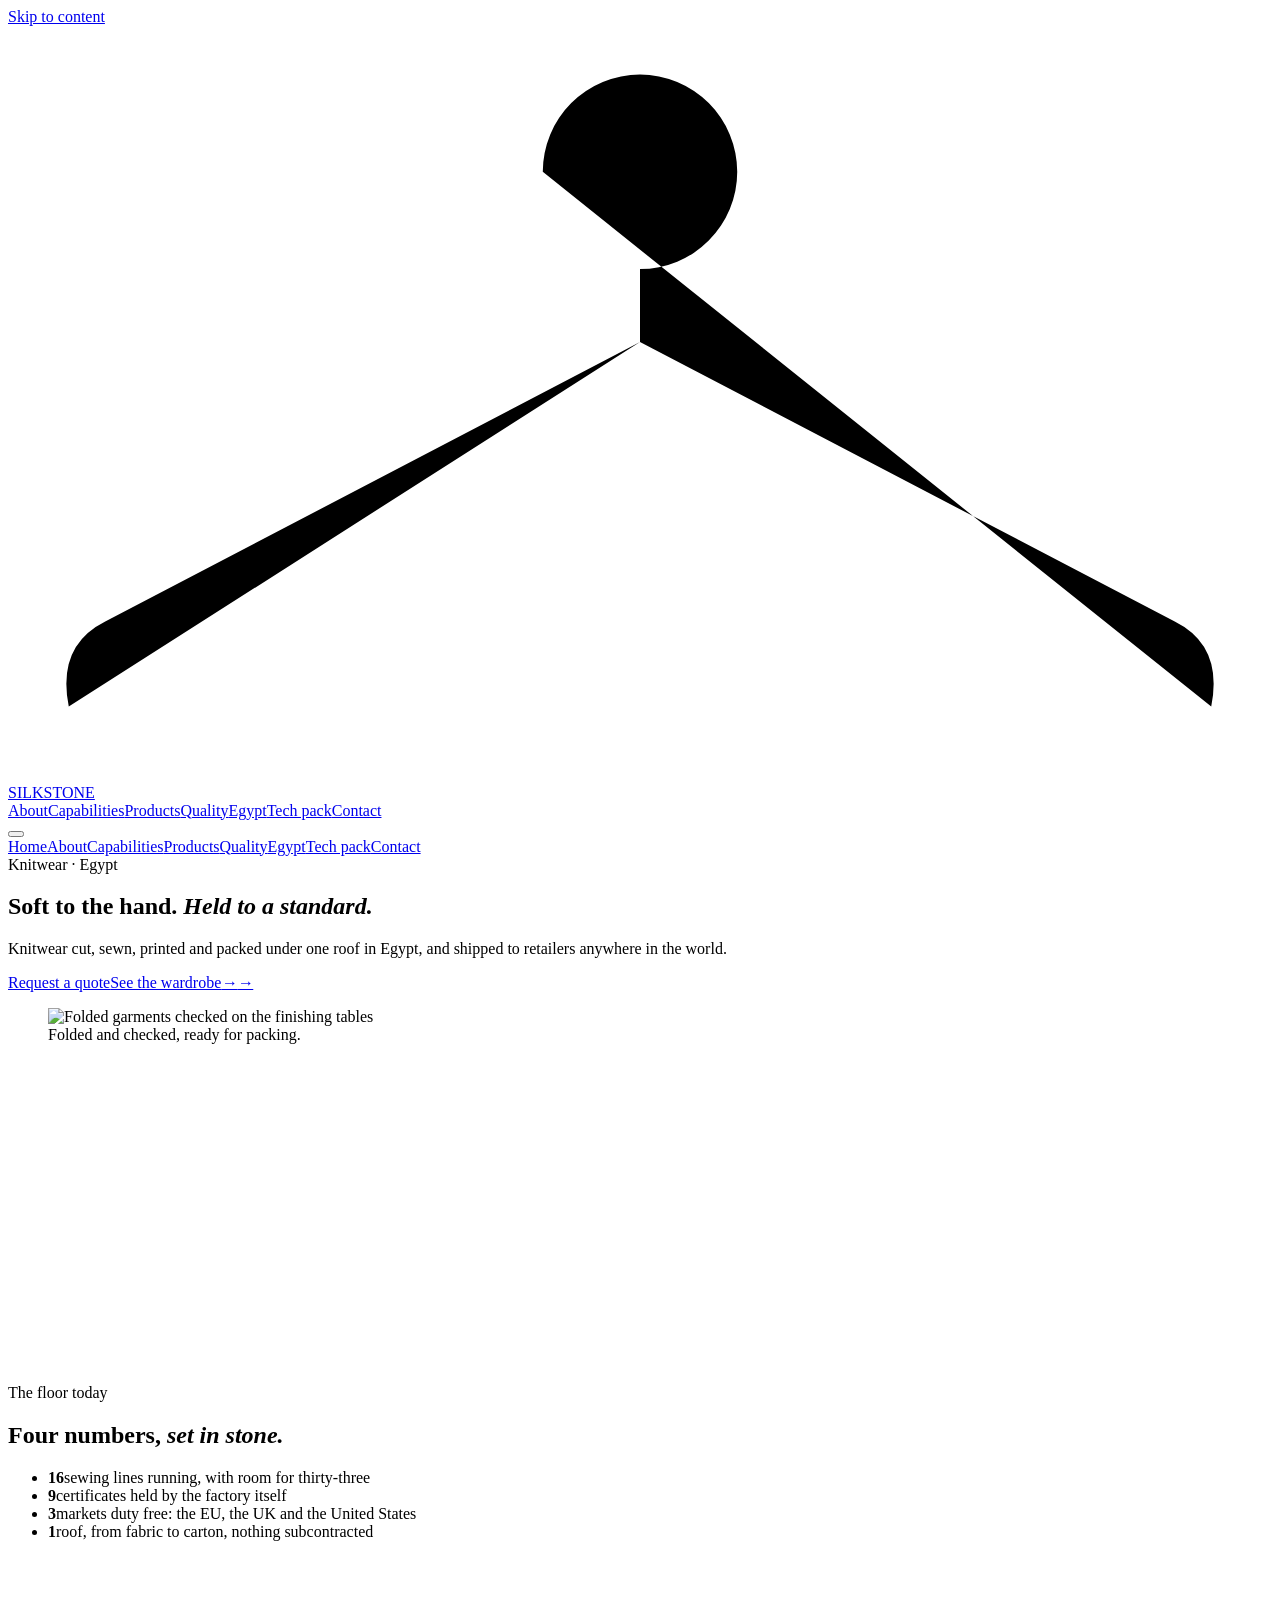
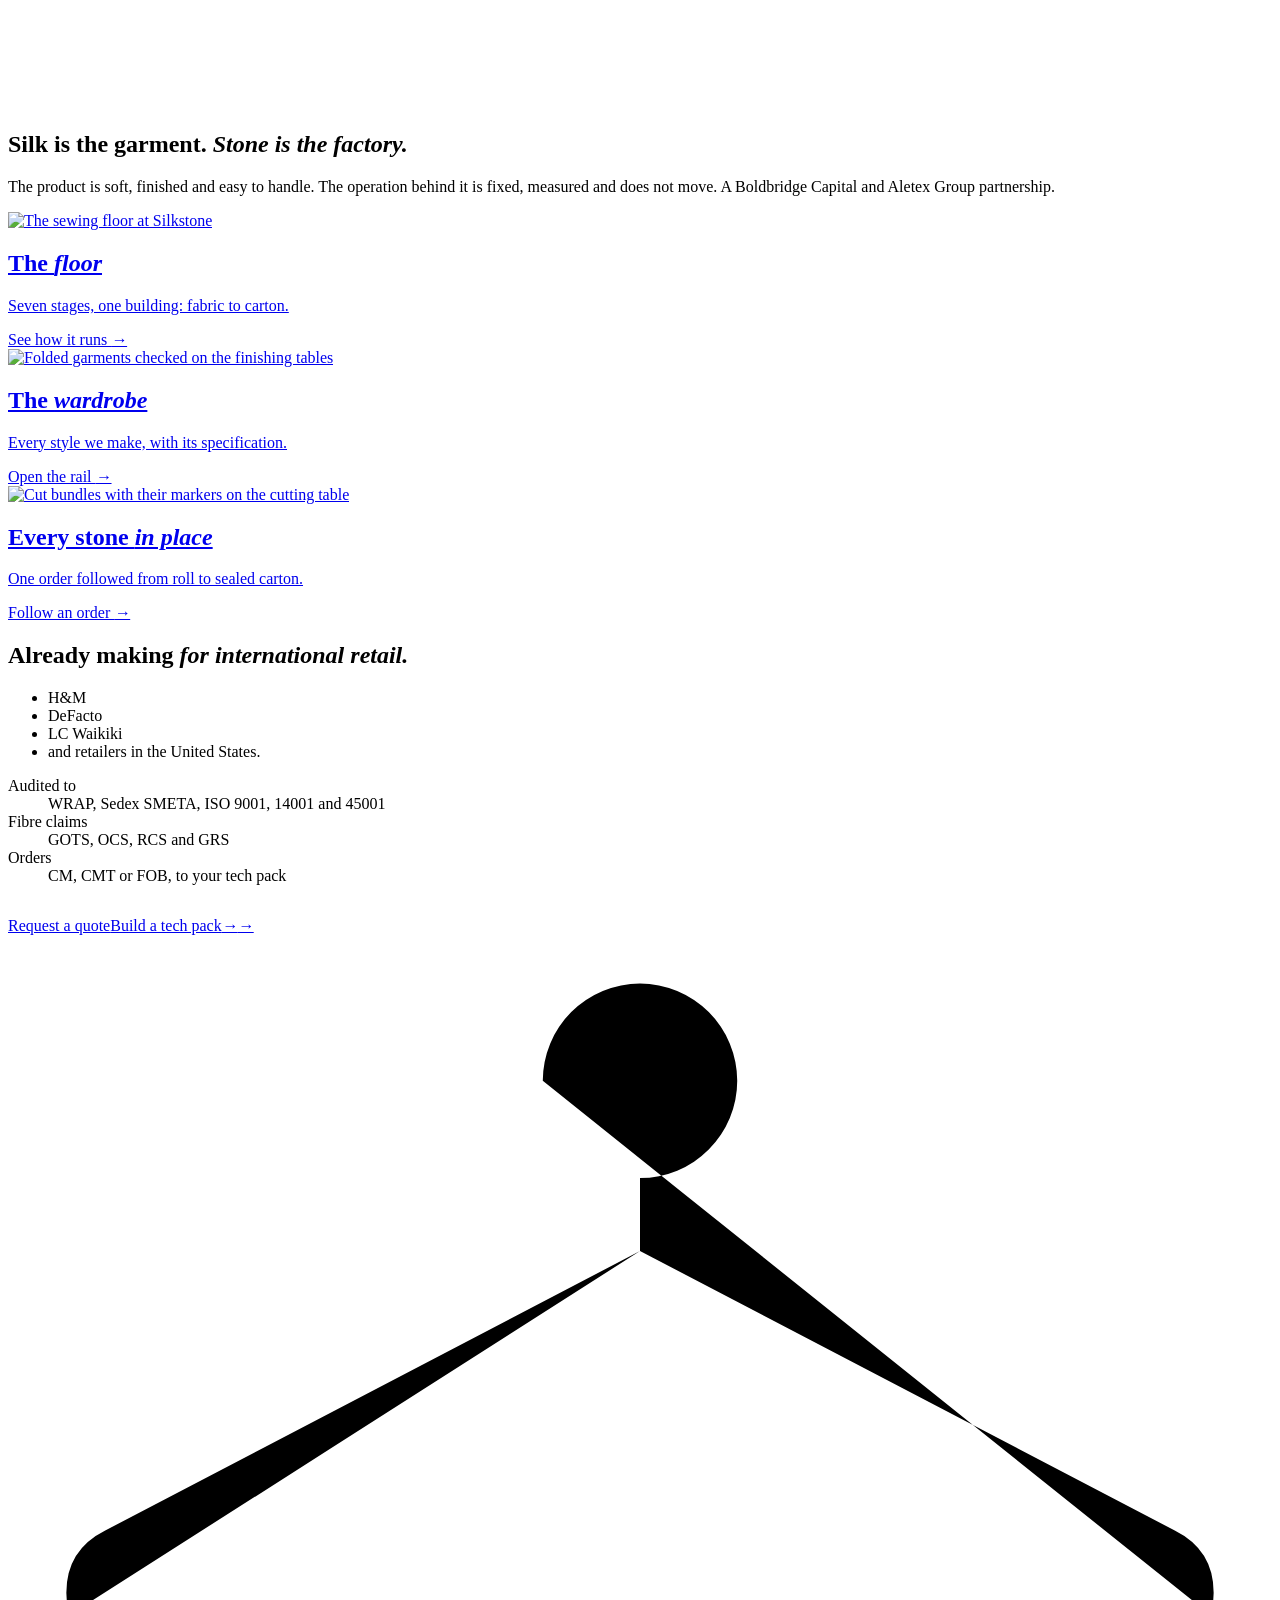
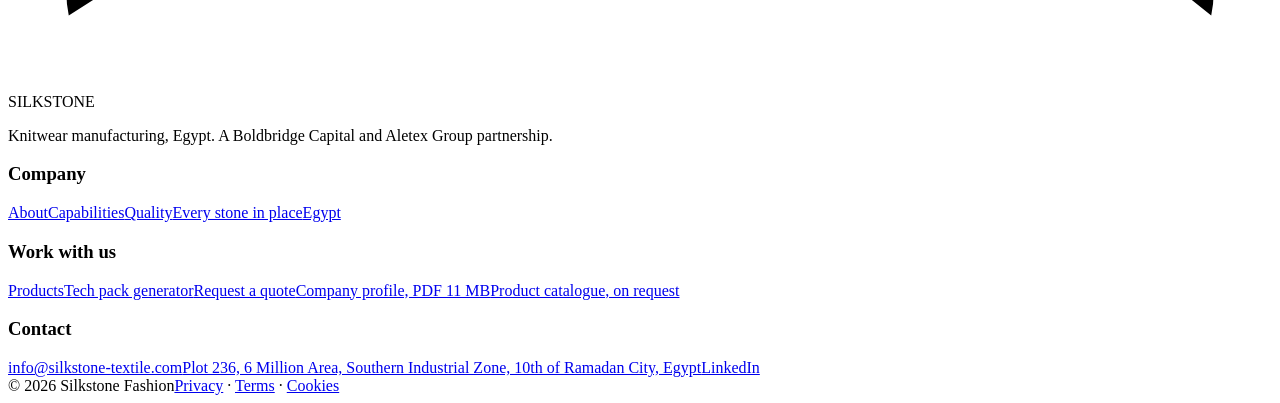
==== index.html @ 03b85264 "Add files via upload" ====
<!DOCTYPE html>
<html lang="en">
<head>
<meta charset="UTF-8">
<meta name="viewport" content="width=device-width, initial-scale=1.0">
<title>Silkstone Fashion · Knitwear manufacturing, Egypt</title>
<meta name="description" content="Silkstone Fashion makes knitwear in Egypt for European and American retail. 16 active lines, 33 at full capacity. WRAP, Sedex, ISO and GOTS certified. Cut, sewn, printed and packed under one roof.">
<link rel="canonical" href="https://silkstone-textile.com/">
<link rel="icon" href="assets/logos/favicon.svg" type="image/svg+xml">
<meta property="og:type" content="website">
<meta property="og:site_name" content="Silkstone Fashion">
<meta property="og:title" content="Silkstone Fashion · Knitwear manufacturing, Egypt">
<meta property="og:description" content="Silkstone Fashion makes knitwear in Egypt for European and American retail. 16 active lines, 33 at full capacity. WRAP, Sedex, ISO and GOTS certified. Cut, sewn, printed and packed under one roof.">
<meta property="og:url" content="https://silkstone-textile.com/">
<meta property="og:image" content="https://silkstone-textile.com/assets/og.jpg">
<meta property="og:image:width" content="1200">
<meta property="og:image:height" content="630">
<meta property="og:image:alt" content="Silkstone Fashion: knitwear made in Egypt, with the sewing floor">
<meta name="twitter:card" content="summary_large_image">
<link rel="apple-touch-icon" href="assets/logos/apple-touch-icon.png">
<link rel="preload" href="assets/fonts/boska-300.woff2" as="font" type="font/woff2" crossorigin>
<link rel="preload" href="assets/fonts/author-300.woff2" as="font" type="font/woff2" crossorigin>
<link rel="stylesheet" href="assets/styles.css?v=30">
<script type="application/ld+json">
{"@context":"https://schema.org","@type":"Organization","@id":"https://silkstone-textile.com/#org","name":"Silkstone Fashion","alternateName":"Silkstone Textile","url":"https://silkstone-textile.com/","logo":"https://silkstone-textile.com/assets/logos/silkstone.svg","email":"info@silkstone-textile.com","description":"Knitwear garment manufacturer in Egypt. T-shirts, sweatshirts, hoodies and jersey basics for European and American retailers. WRAP, Sedex, ISO 9001, ISO 14001, ISO 45001, GOTS, OCS, RCS and GRS certified.","address":{"@type":"PostalAddress","streetAddress":"Plot No. 236, 6 Million Area, Southern Industrial Zone","addressLocality":"10th of Ramadan City","addressCountry":"EG"},"sameAs":["https://www.linkedin.com/company/silkstone-fashion/"],"knowsAbout":["knitwear manufacturing","garment manufacturing","cut and sew","T-shirts","sweatshirts","hoodies","Egypt apparel export"]}
</script>
</head>
<body>

<a class="skip" href="#main">Skip to content</a>
<header class="nav"><div class="wrap">
  <a class="brand" href="index.html" aria-label="Silkstone home"><svg viewBox="0 0 104 62" aria-hidden="true"><path d="M44 12 A8 8 0 1 1 52 20 L52 26 L96 49 Q100 51 99 56 M52 26 L8 49 Q4 51 5 56"/></svg>SILKSTONE</a>
  <nav class="nav-links"><a href="about.html">About</a><a href="capabilities.html">Capabilities</a><a href="products.html">Products</a><a href="quality.html">Quality</a><a href="egypt.html">Egypt</a><a href="techpack.html">Tech pack</a><a class="nav-cta" href="contact.html">Contact</a></nav>
  <button class="burger" aria-label="Menu" aria-expanded="false"><span></span><span></span><span></span></button>
</div></header>
<div class="menu"><a href="index.html">Home</a><a href="about.html">About</a><a href="capabilities.html">Capabilities</a><a href="products.html">Products</a><a href="quality.html">Quality</a><a href="egypt.html">Egypt</a><a href="techpack.html">Tech pack</a><a href="contact.html">Contact</a></div>

<main id="main">
<section class="lw-hero"><div class="wrap">
  <span class="vert" aria-hidden="true">Knitwear · Egypt</span>
  <div class="txt">
    <h1>Soft to the hand. <em>Held to a standard.</em></h1>
    <p class="lead">Knitwear cut, sewn, printed and packed under one roof in Egypt, and shipped to retailers anywhere in the world.</p>
    <div class="hero-actions"><a class="btn solid" href="contact.html">Request a quote</a><a class="link arrow" href="products.html"><span>See the wardrobe</span><i aria-hidden="true"><b>→</b><b>→</b></i></a></div>
  </div>
  <figure class="lw-photo"><img src="assets/img/photo-floor-folded-1400.webp" srcset="assets/img/photo-floor-folded-800.webp 800w, assets/img/photo-floor-folded-1400.webp 1400w" sizes="(max-width:900px) 100vw, 40vw" alt="Folded garments checked on the finishing tables" width="922" height="1152" fetchpriority="high"><figcaption>Folded and checked, ready for packing.</figcaption></figure>
  <div class="strip" aria-hidden="true"><canvas id="silkStrip"></canvas></div>
</div></section>

<section class="lw-stones" style="padding-top:0"><div class="wrap">
  <canvas id="stones" role="img" aria-label="Four stones, each carrying one figure: 16, 9, 3 and 1"></canvas>
  <div>
    <p class="label">The floor today</p>
    <h2>Four numbers, <em>set in stone.</em></h2>
    <ul class="legend">
      <li><b>16</b><span>sewing lines running, with room for thirty-three</span></li>
      <li><b>9</b><span>certificates held by the factory itself</span></li>
      <li><b>3</b><span>markets duty free: the EU, the UK and the United States</span></li>
      <li><b>1</b><span>roof, from fabric to carton, nothing subcontracted</span></li>
    </ul>
  </div>
</div></section>

<section class="silkband-wrap" style="padding-top:0"><div class="wrap">
  <div class="silkband"><canvas id="silkBand" aria-hidden="true"></canvas>
    <div class="t"><h2>Silk is the garment. <em>Stone is the factory.</em></h2><p>The product is soft, finished and easy to handle. The operation behind it is fixed, measured and does not move. A Boldbridge Capital and Aletex Group partnership.</p></div>
  </div>
</div></section>

<section class="tight" style="padding-top:0"><div class="wrap">
  <div class="doors rv">
    <a class="door has-img" href="capabilities.html"><img src="assets/img/photo-floor-sewing-1400.webp" srcset="assets/img/photo-floor-sewing-800.webp 800w, assets/img/photo-floor-sewing-1400.webp 1400w" sizes="(max-width:900px) 100vw, 33vw" alt="The sewing floor at Silkstone" width="922" height="1152" loading="lazy"><div class="t"><h2>The <em>floor</em></h2><p>Seven stages, one building: fabric to carton.</p><span class="go">See how it runs <i aria-hidden="true">→</i></span></div></a>
    <a class="door has-img" href="products.html"><img src="assets/img/photo-floor-folded-1400.webp" srcset="assets/img/photo-floor-folded-800.webp 800w, assets/img/photo-floor-folded-1400.webp 1400w" sizes="(max-width:900px) 100vw, 33vw" alt="Folded garments checked on the finishing tables" width="922" height="1152" loading="lazy"><div class="t"><h2>The <em>wardrobe</em></h2><p>Every style we make, with its specification.</p><span class="go">Open the rail <i aria-hidden="true">→</i></span></div></a>
    <a class="door has-img" href="traced-order.html"><img src="assets/img/photo-floor-bundles-1400.webp" srcset="assets/img/photo-floor-bundles-800.webp 800w, assets/img/photo-floor-bundles-1400.webp 1400w" sizes="(max-width:900px) 100vw, 33vw" alt="Cut bundles with their markers on the cutting table" width="922" height="1152" loading="lazy"><div class="t"><h2>Every stone <em>in place</em></h2><p>One order followed from roll to sealed carton.</p><span class="go">Follow an order <i aria-hidden="true">→</i></span></div></a>
  </div>
</div></section>

<section class="closing white"><div class="wrap">
  <div class="close-grid">
    <div class="rv">
      <h2 class="close-title">Already making <em>for international retail.</em></h2>
      <ul class="clients" aria-label="Clients">
        <li>H&amp;M</li>
        <li>DeFacto</li>
        <li>LC Waikiki</li>
        <li class="silk">and retailers in the United States.</li>
      </ul>
    </div>
    <div class="close-side rv">
      <dl class="close-facts">
        <div><dt>Audited to</dt><dd>WRAP, Sedex SMETA, ISO 9001, 14001 and 45001</dd></div>
        <div><dt>Fibre claims</dt><dd>GOTS, OCS, RCS and GRS</dd></div>
        <div><dt>Orders</dt><dd>CM, CMT or FOB, to your tech pack</dd></div>
      </dl>
      <div class="hero-actions" style="margin-top:32px;justify-content:flex-start"><a class="btn solid" href="contact.html">Request a quote</a><a class="link arrow" href="techpack.html"><span>Build a tech pack</span><i aria-hidden="true"><b>→</b><b>→</b></i></a></div>
    </div>
  </div>
</div></section>
</main>

<footer><div class="wrap">
  <div class="cols">
    <div><div class="brand"><svg viewBox="0 0 104 62" aria-hidden="true"><path d="M44 12 A8 8 0 1 1 52 20 L52 26 L96 49 Q100 51 99 56 M52 26 L8 49 Q4 51 5 56"/></svg>SILKSTONE</div><p class="small" style="margin-top:16px">Knitwear manufacturing, Egypt. A Boldbridge Capital and Aletex Group partnership.</p></div>
    <div><h3>Company</h3><a href="about.html">About</a><a href="capabilities.html">Capabilities</a><a href="quality.html">Quality</a><a href="traced-order.html">Every stone in place</a><a href="egypt.html">Egypt</a></div>
    <div><h3>Work with us</h3><a href="products.html">Products</a><a href="techpack.html">Tech pack generator</a><a href="contact.html">Request a quote</a><a href="profile/Silkstone_Company_Profile_2026.pdf" download>Company profile, PDF 11 MB</a><a href="contact.html">Product catalogue, on request</a></div>
    <div><h3>Contact</h3><a href="mailto:info@silkstone-textile.com">info@silkstone-textile.com</a><a href="contact.html">Plot 236, 6 Million Area, Southern Industrial Zone, 10th of Ramadan City, Egypt</a><a href="https://www.linkedin.com/company/silkstone-fashion/" target="_blank" rel="noopener">LinkedIn</a></div>
  </div>
  <div class="bottom"><span>© 2026 Silkstone Fashion</span><span><a href="legal.html#privacy">Privacy</a> · <a href="legal.html#terms">Terms</a> · <a href="legal.html#cookies">Cookies</a></span></div>
</div></footer>

<script src="assets/site.js?v=30"></script>
<script src="assets/kit.js?v=30"></script>
<script src="assets/home.js?v=30"></script>
</body>
</html>
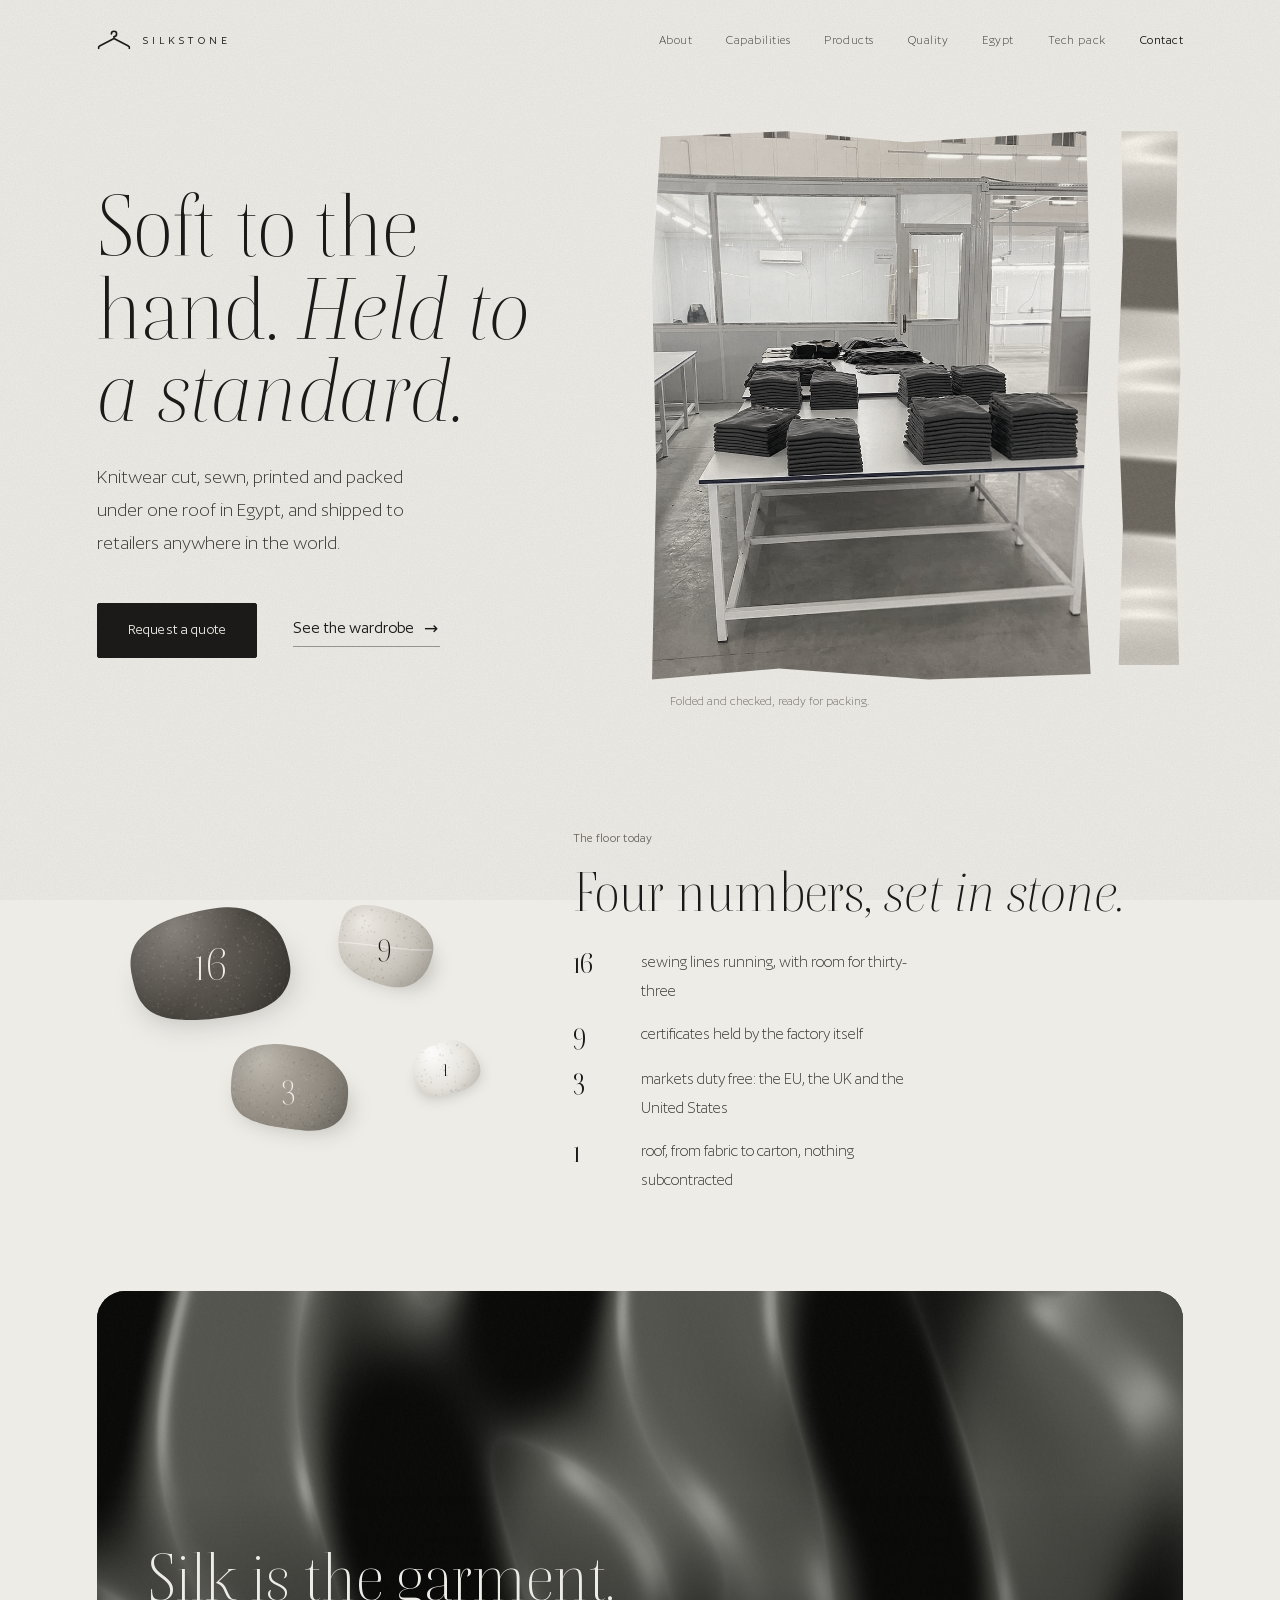
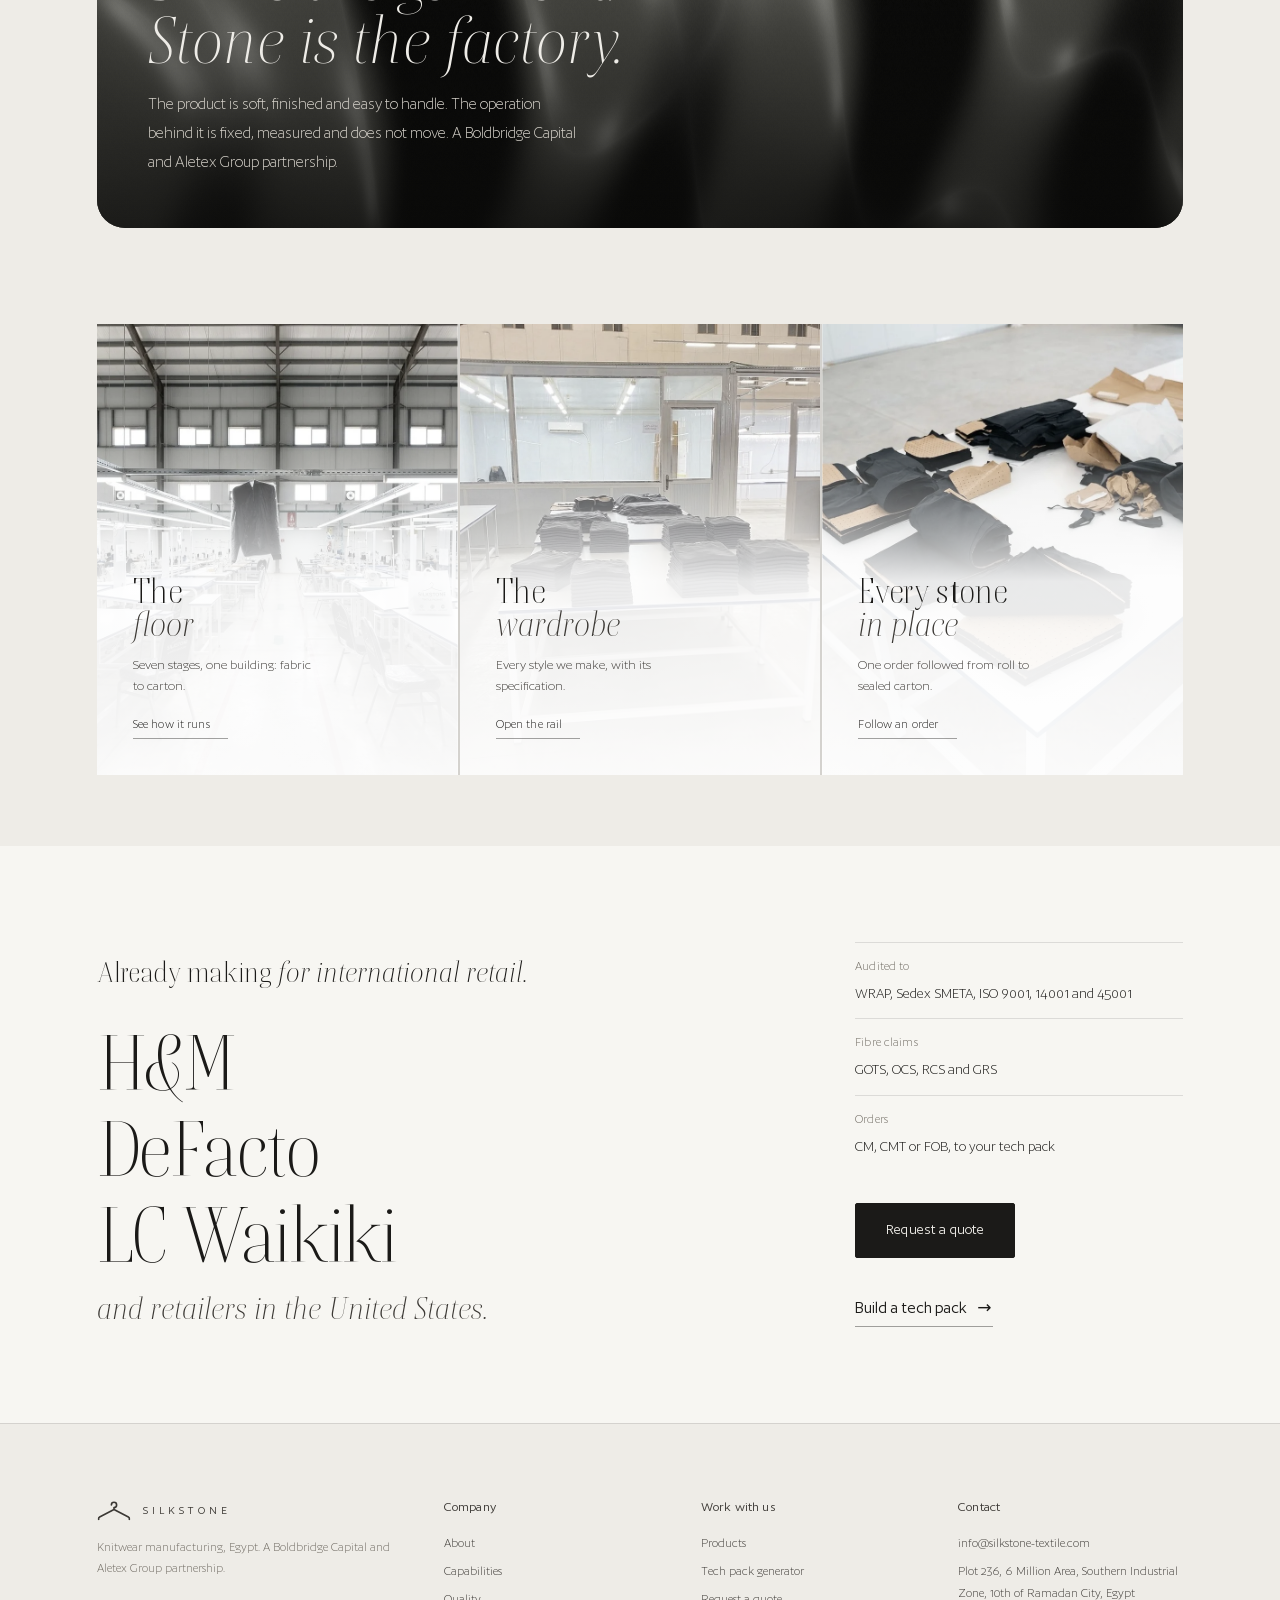
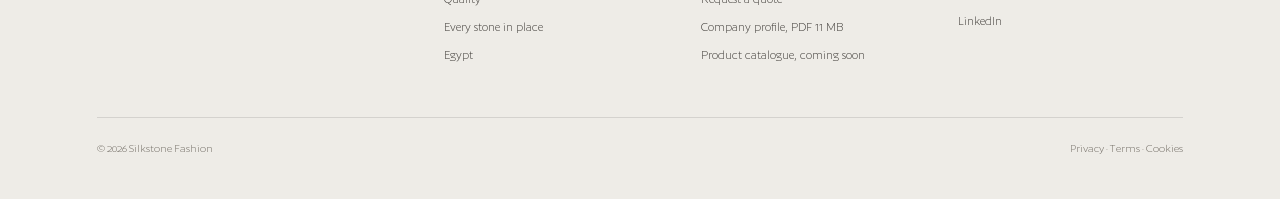
==== commit ae48a901: "Silkstone website, release version: full site with styles, photos, fonts and scripts" ====
--- a/index.html
+++ b/index.html
@@ -4,15 +4,15 @@
 <meta charset="UTF-8">
 <meta name="viewport" content="width=device-width, initial-scale=1.0">
 <title>Silkstone Fashion · Knitwear manufacturing, Egypt</title>
-<meta name="description" content="Silkstone Fashion makes knitwear in Egypt for European and American retail. 16 active lines, 33 at full capacity. WRAP, Sedex, ISO and GOTS certified. Cut, sewn, printed and packed under one roof.">
+<meta name="description" content="Silkstone Fashion makes knitwear in Egypt for international retail: 16 sewing lines, WRAP, Sedex, ISO and GOTS certified, cut, sewn and packed under one roof.">
 <link rel="canonical" href="https://silkstone-textile.com/">
 <link rel="icon" href="assets/logos/favicon.svg" type="image/svg+xml">
 <meta property="og:type" content="website">
 <meta property="og:site_name" content="Silkstone Fashion">
 <meta property="og:title" content="Silkstone Fashion · Knitwear manufacturing, Egypt">
-<meta property="og:description" content="Silkstone Fashion makes knitwear in Egypt for European and American retail. 16 active lines, 33 at full capacity. WRAP, Sedex, ISO and GOTS certified. Cut, sewn, printed and packed under one roof.">
+<meta property="og:description" content="Silkstone Fashion makes knitwear in Egypt for international retail: 16 sewing lines, WRAP, Sedex, ISO and GOTS certified, cut, sewn and packed under one roof.">
 <meta property="og:url" content="https://silkstone-textile.com/">
-<meta property="og:image" content="https://silkstone-textile.com/assets/og.jpg">
+<meta property="og:image" content="https://silkstone-textile.com/assets/og.jpg?v=2">
 <meta property="og:image:width" content="1200">
 <meta property="og:image:height" content="630">
 <meta property="og:image:alt" content="Silkstone Fashion: knitwear made in Egypt, with the sewing floor">
@@ -20,9 +20,9 @@
 <link rel="apple-touch-icon" href="assets/logos/apple-touch-icon.png">
 <link rel="preload" href="assets/fonts/boska-300.woff2" as="font" type="font/woff2" crossorigin>
 <link rel="preload" href="assets/fonts/author-300.woff2" as="font" type="font/woff2" crossorigin>
-<link rel="stylesheet" href="assets/styles.css?v=30">
+<link rel="stylesheet" href="assets/styles.css?v=31">
 <script type="application/ld+json">
-{"@context":"https://schema.org","@type":"Organization","@id":"https://silkstone-textile.com/#org","name":"Silkstone Fashion","alternateName":"Silkstone Textile","url":"https://silkstone-textile.com/","logo":"https://silkstone-textile.com/assets/logos/silkstone.svg","email":"info@silkstone-textile.com","description":"Knitwear garment manufacturer in Egypt. T-shirts, sweatshirts, hoodies and jersey basics for European and American retailers. WRAP, Sedex, ISO 9001, ISO 14001, ISO 45001, GOTS, OCS, RCS and GRS certified.","address":{"@type":"PostalAddress","streetAddress":"Plot No. 236, 6 Million Area, Southern Industrial Zone","addressLocality":"10th of Ramadan City","addressCountry":"EG"},"sameAs":["https://www.linkedin.com/company/silkstone-fashion/"],"knowsAbout":["knitwear manufacturing","garment manufacturing","cut and sew","T-shirts","sweatshirts","hoodies","Egypt apparel export"]}
+{"@context":"https://schema.org","@type":"Organization","@id":"https://silkstone-textile.com/#org","name":"Silkstone Fashion","alternateName":"Silkstone Textile","url":"https://silkstone-textile.com/","logo":"https://silkstone-textile.com/assets/logos/silkstone.svg","email":"info@silkstone-textile.com","description":"Knitwear garment manufacturer in Egypt. T-shirts, sweatshirts, hoodies and jersey basics for international retailers. WRAP, Sedex, ISO 9001, ISO 14001, ISO 45001, GOTS, OCS, RCS and GRS certified.","address":{"@type":"PostalAddress","streetAddress":"Plot No. 236, 6 Million Area, Southern Industrial Zone","addressLocality":"10th of Ramadan City","addressCountry":"EG"},"sameAs":["https://www.linkedin.com/company/silkstone-fashion/"],"knowsAbout":["knitwear manufacturing","garment manufacturing","cut and sew","T-shirts","sweatshirts","hoodies","Egypt apparel export"]}
 </script>
 </head>
 <body>
@@ -102,7 +102,7 @@
   <div class="cols">
     <div><div class="brand"><svg viewBox="0 0 104 62" aria-hidden="true"><path d="M44 12 A8 8 0 1 1 52 20 L52 26 L96 49 Q100 51 99 56 M52 26 L8 49 Q4 51 5 56"/></svg>SILKSTONE</div><p class="small" style="margin-top:16px">Knitwear manufacturing, Egypt. A Boldbridge Capital and Aletex Group partnership.</p></div>
     <div><h3>Company</h3><a href="about.html">About</a><a href="capabilities.html">Capabilities</a><a href="quality.html">Quality</a><a href="traced-order.html">Every stone in place</a><a href="egypt.html">Egypt</a></div>
-    <div><h3>Work with us</h3><a href="products.html">Products</a><a href="techpack.html">Tech pack generator</a><a href="contact.html">Request a quote</a><a href="profile/Silkstone_Company_Profile_2026.pdf" download>Company profile, PDF 11 MB</a><a href="contact.html">Product catalogue, on request</a></div>
+    <div><h3>Work with us</h3><a href="products.html">Products</a><a href="techpack.html">Tech pack generator</a><a href="contact.html">Request a quote</a><a href="profile/Silkstone_Company_Profile_2026.pdf" download>Company profile, PDF 11 MB</a><a href="products.html#catalogue">Product catalogue, coming soon</a></div>
     <div><h3>Contact</h3><a href="mailto:info@silkstone-textile.com">info@silkstone-textile.com</a><a href="contact.html">Plot 236, 6 Million Area, Southern Industrial Zone, 10th of Ramadan City, Egypt</a><a href="https://www.linkedin.com/company/silkstone-fashion/" target="_blank" rel="noopener">LinkedIn</a></div>
   </div>
   <div class="bottom"><span>© 2026 Silkstone Fashion</span><span><a href="legal.html#privacy">Privacy</a> · <a href="legal.html#terms">Terms</a> · <a href="legal.html#cookies">Cookies</a></span></div>
--- a/assets/styles.css
+++ b/assets/styles.css
@@ -0,0 +1,1017 @@
+/* Silkstone Fashion · site styles
+   Ziad's mix (28 Sep 2026): Limewash colours and type, Quarry silk and photo framing, River certificates.
+   Palette: limewash, stone, driftwood, ash, charcoal, soot. Type: Boska (display), Author (text), both self-hosted. */
+
+@font-face{font-family:"Boska";src:url("fonts/boska-300.woff2") format("woff2");font-weight:300;font-style:normal;font-display:swap}
+@font-face{font-family:"Boska";src:url("fonts/boska-300i.woff2") format("woff2");font-weight:300;font-style:italic;font-display:swap}
+@font-face{font-family:"Boska";src:url("fonts/boska-400.woff2") format("woff2");font-weight:400;font-style:normal;font-display:swap}
+@font-face{font-family:"Boska";src:url("fonts/boska-400i.woff2") format("woff2");font-weight:400;font-style:italic;font-display:swap}
+@font-face{font-family:"Author";src:url("fonts/author-300.woff2") format("woff2");font-weight:300;font-display:swap}
+@font-face{font-family:"Author";src:url("fonts/author-400.woff2") format("woff2");font-weight:400;font-display:swap}
+@font-face{font-family:"Author";src:url("fonts/author-500.woff2") format("woff2");font-weight:500;font-display:swap}
+
+:root{
+  --white:#F7F6F2;
+  --bone:#EEECE7;
+  --sand:#E2DED7;
+  --stone:#D6D2CA;
+  --drift:#A39D93;
+  --ash:#6E6961;
+  --ash-soft:#716C64;
+  --graphite:#3B3834;
+  --black:#1B1A18;
+  --error:#8A2F2A;
+  --line:rgba(27,26,24,.12);
+  --line-strong:rgba(27,26,24,.4);
+  --shadow:0 30px 70px rgba(27,26,24,.08), 0 2px 6px rgba(27,26,24,.04);
+  --font:"Author",system-ui,-apple-system,"Segoe UI",Helvetica,Arial,sans-serif;
+  --display:"Boska",Georgia,"Times New Roman",serif;
+  --silk:"Boska",Georgia,serif;
+  --radius:28px;
+  --ease:cubic-bezier(.22,1,.36,1);
+  --t-fast:.2s;
+  --t-med:.45s;
+  --t-slow:.9s;
+  --wrap:1240px;
+  --gap:clamp(28px,4vw,64px);
+  --gutter:clamp(20px,6vw,104px);
+  --grain:url("data:image/svg+xml,%3Csvg xmlns='http://www.w3.org/2000/svg' width='220' height='220'%3E%3Cfilter id='n'%3E%3CfeTurbulence type='fractalNoise' baseFrequency='.85' numOctaves='3' stitchTiles='stitch'/%3E%3CfeColorMatrix values='0 0 0 0 .45 0 0 0 0 .43 0 0 0 0 .40 0 0 0 .55 0'/%3E%3C/filter%3E%3Crect width='100%25' height='100%25' filter='url(%23n)'/%3E%3C/svg%3E");
+}
+*{box-sizing:border-box}
+html{scroll-behavior:smooth;-webkit-text-size-adjust:100%}
+@view-transition{navigation:auto}
+::view-transition-old(root){animation:vt-out .28s var(--ease) both}
+::view-transition-new(root){animation:vt-in .42s var(--ease) both}
+@keyframes vt-out{to{opacity:0}}
+@keyframes vt-in{from{opacity:0;transform:translateY(6px)}to{opacity:1;transform:none}}
+@media (prefers-reduced-motion:reduce){::view-transition-old(root),::view-transition-new(root){animation:none}}
+body{margin:0;background:var(--bone);color:var(--black);font-family:var(--font);font-weight:300;font-size:17px;line-height:1.7;-webkit-font-smoothing:antialiased;overflow-x:hidden;position:relative}
+body::after{content:"";position:fixed;inset:0;pointer-events:none;z-index:60;opacity:.3;mix-blend-mode:multiply;background-image:var(--grain)}
+img{max-width:100%;display:block}
+a{color:inherit;text-decoration:none}
+h1,h2,h3,h4{font-family:var(--display);font-weight:300;margin:0;letter-spacing:-.01em;text-wrap:balance;line-height:1.02}
+h1{font-size:clamp(46px,6.6vw,104px);line-height:.98}
+h2{font-size:clamp(36px,4.2vw,62px);line-height:1.04}
+h3{font-size:26px;font-weight:400}
+h4{font-size:19px;font-weight:400;letter-spacing:0}
+h1 em,h2 em,h3 em,.silk{font-family:var(--silk);font-style:italic;font-weight:300;letter-spacing:0;color:inherit}
+h1 em,h2 em{font-size:1em}
+p{margin:0 0 1.2em;max-width:60ch}
+strong,b{font-weight:500}
+ul{padding-left:0;list-style:none;margin:0}
+.wrap{max-width:var(--wrap);margin:0 auto;padding:0 var(--gutter)}
+.label{font-size:13px;letter-spacing:.02em;color:var(--ash);font-weight:400}
+.muted{color:var(--graphite)}
+.small{font-size:13px;color:var(--ash);line-height:1.6}
+.lead{font-size:clamp(18px,1.6vw,21px);line-height:1.6;max-width:52ch;color:var(--graphite)}
+.hr{height:1px;background:var(--line);border:0;margin:0}
+section{padding:clamp(64px,7.5vw,112px) 0}
+section.tight{padding:clamp(48px,5.5vw,80px) 0}
+section.rule{border-top:1px solid var(--line)}
+.sand{background:var(--sand)}
+.white{background:var(--white)}
+.two{display:grid;grid-template-columns:minmax(0,1fr) minmax(0,1fr);gap:var(--gap);align-items:start}
+.two.tightgap{gap:clamp(24px,4vw,56px)}
+.three{display:grid;grid-template-columns:repeat(3,minmax(0,1fr));gap:var(--gap)}
+.four{display:grid;grid-template-columns:repeat(4,minmax(0,1fr));gap:clamp(24px,3vw,40px)}
+@media (max-width:900px){.two,.three{grid-template-columns:1fr}.four{grid-template-columns:1fr 1fr}}
+@media (max-width:560px){.four{grid-template-columns:1fr}}
+.stack>*+*{margin-top:clamp(20px,3vw,36px)}
+
+/* links and buttons */
+.link{display:inline-block;padding-bottom:3px;border-bottom:1px solid var(--line-strong);transition:border-color var(--t-med) var(--ease);font-weight:400}
+.link:hover{border-color:var(--black)}
+.btn{display:inline-block;line-height:1.5;padding:15px 30px;border:1px solid var(--black);font-size:15px;letter-spacing:.01em;font-weight:400;border-radius:2px;transition:background var(--t-med) var(--ease),color var(--t-med) var(--ease)}
+.btn:hover{background:var(--black);color:var(--bone)}
+.btn.solid{background:var(--black);color:var(--bone)}
+.btn.solid:hover{background:var(--graphite);border-color:var(--graphite)}
+.btn.quiet{border-color:var(--line-strong)}
+.btn.quiet:hover{border-color:var(--black)}
+button{font-family:inherit;font-weight:inherit;cursor:pointer}
+button.btn{background:transparent;color:var(--black)}
+button.btn.solid{background:var(--black);color:var(--bone)}
+:focus-visible{outline:2px solid var(--black);outline-offset:4px}
+
+/* nav */
+.nav{position:fixed;top:0;left:0;right:0;z-index:50;transition:background var(--t-med) var(--ease),box-shadow var(--t-med) var(--ease)}
+.nav.scrolled{background:rgba(243,241,236,.9);backdrop-filter:blur(12px);-webkit-backdrop-filter:blur(12px);box-shadow:0 1px 0 var(--line)}
+.nav .wrap{display:flex;align-items:center;height:80px;gap:34px}
+.brand{display:flex;align-items:center;gap:12px;margin-right:auto;font-size:12px;letter-spacing:.34em;font-weight:400}
+.brand svg{width:34px;height:auto;overflow:visible}
+.brand svg path{fill:none;stroke:currentColor;stroke-width:5;stroke-linecap:round;stroke-linejoin:round}
+.nav-links{display:flex;gap:34px;font-size:13px;letter-spacing:.04em;color:var(--graphite)}
+.nav-links a{padding:4px 0;position:relative;transition:color var(--t-med) var(--ease)}
+.nav-links a::after{content:"";position:absolute;left:0;right:0;bottom:0;height:1px;background:var(--black);transform:scaleX(0);transform-origin:left;transition:transform var(--t-med) var(--ease)}
+.nav-links a:hover::after,.nav-links a.on::after,.nav-links a:focus-visible::after{transform:scaleX(1)}
+.nav-links a:hover,.nav-links a.on{color:var(--black)}
+.nav-cta{color:var(--black)!important;border-color:var(--black)!important;font-weight:400}
+.burger{display:none;background:none;border:0;width:40px;height:40px;position:relative;margin-left:auto}
+.burger span{position:absolute;left:8px;right:8px;height:1px;background:var(--black);transition:transform var(--t-med) var(--ease),opacity var(--t-fast) var(--ease)}
+.burger span:nth-child(1){top:14px}.burger span:nth-child(2){top:20px}.burger span:nth-child(3){top:26px}
+.menu{position:fixed;inset:0;background:var(--bone);z-index:49;display:flex;flex-direction:column;justify-content:center;padding:0 var(--gutter);gap:22px;opacity:0;pointer-events:none;transition:opacity var(--t-med) var(--ease)}
+.menu.open{opacity:1;pointer-events:auto}
+.menu a{font-size:30px;font-weight:300;border-bottom:1px solid var(--line);padding-bottom:12px}
+@media (max-width:980px){.nav-links{display:none}.burger{display:block}}
+body.menu-open{overflow:hidden}
+body.menu-open .burger span:nth-child(1){transform:translateY(6px) rotate(45deg)}
+body.menu-open .burger span:nth-child(2){opacity:0}
+body.menu-open .burger span:nth-child(3){transform:translateY(-6px) rotate(-45deg)}
+
+@keyframes draw{to{stroke-dashoffset:0}}
+
+/* landing: header on stone */
+.hero-stone{position:relative;min-height:min(86vh,900px);display:grid;align-items:center;text-align:center;padding:clamp(150px,18vw,200px) 0 clamp(80px,9vw,120px);background:var(--bone) url(img/limestone.jpg) center/cover no-repeat;isolation:isolate}
+.hero-stone::before{content:"";position:absolute;inset:0;background:linear-gradient(180deg,rgba(243,241,236,.86) 0%,rgba(243,241,236,.72) 45%,rgba(243,241,236,.8) 78%,var(--bone) 100%);z-index:-1}
+.hero-stone .label{display:block;margin-bottom:26px;color:var(--graphite)}
+.hero-stone h1{font-size:clamp(32px,4.3vw,62px);max-width:17ch;line-height:1;margin:0 auto;color:var(--black)}
+.hero-stone .silk-line{display:block;margin-top:22px;font-size:clamp(24px,2.6vw,38px);color:var(--black);line-height:1.2}
+.hero-stone .lead{margin:26px auto 0;color:var(--graphite);max-width:42ch;font-size:17px}
+.hero-stone .hero-actions{margin-top:40px;justify-content:center}
+@supports (background-image:image-set(url("a.webp") type("image/webp"))){
+  .hero-stone{background-image:image-set(url(img/limestone-2000.webp) type("image/webp"),url(img/limestone.jpg) type("image/jpeg"))}
+}
+@media (max-width:700px){.hero-stone{background-position:62% 50%;min-height:auto;padding-top:130px}}
+
+/* landing: stone slab and silk */
+.slab-wrap{position:relative;padding:clamp(64px,7vw,104px) 0 clamp(64px,7.5vw,112px)}
+.slab{position:relative;background:radial-gradient(120% 140% at 20% 0%,#2E2C28 0%,#1B1A17 55%,#151513 100%);color:var(--bone);padding:clamp(56px,7vw,96px) clamp(24px,5vw,72px);box-shadow:var(--shadow)}
+.slab .figs{border:0;display:grid;grid-template-columns:1fr 1fr 1fr 1fr;gap:clamp(24px,4vw,64px);align-items:start}
+.slab .figs>div{border:0;padding:0}
+.slab .figs b{font-family:var(--display);font-weight:400;font-size:clamp(44px,5.2vw,76px);color:var(--white);margin:0 0 4px;letter-spacing:-.03em;white-space:nowrap;font-variant-numeric:tabular-nums}
+.slab .figs i{display:block;font-family:var(--silk);font-style:italic;font-size:clamp(18px,1.6vw,22px);color:var(--bone);font-variation-settings:"opsz" 48}
+.slab .figs small{color:#B4AFA3;margin-top:8px}
+@media (prefers-reduced-motion:no-preference){
+}
+.slab-line{text-align:center;margin-top:clamp(40px,5vw,64px)}
+.slab-line .silk{font-size:clamp(26px,3vw,40px);color:var(--black)}
+.slab-line p{margin:14px auto 0;max-width:52ch;color:var(--graphite)}
+@media (max-width:900px){.slab .figs{grid-template-columns:1fr 1fr;gap:36px 24px}}
+@media (max-width:560px){.slab .figs{grid-template-columns:1fr 1fr;gap:30px 20px}.slab .figs b{font-size:40px}.slab .figs i{font-size:17px}}
+
+/* landing: three doors */
+.doors{display:grid;grid-template-columns:repeat(3,minmax(0,1fr));gap:2px;background:var(--line)}
+.door{position:relative;display:block;aspect-ratio:4/5;overflow:hidden;background:var(--white);color:var(--black)}
+.door img{width:100%;height:100%;object-fit:cover;filter:saturate(.6);transition:transform 1.6s var(--ease)}
+.door:hover img{transform:scale(1.04)}
+.door .blank{position:absolute;inset:0;display:grid;place-items:center;color:var(--ash);font-size:12px;letter-spacing:.24em;text-transform:uppercase;text-align:center;line-height:1.8;padding:24px;background:repeating-linear-gradient(135deg,transparent 0 22px,rgba(21,21,19,.035) 22px 23px)}
+.door .blank{align-content:start;justify-items:start;padding:clamp(16px,2.4vw,28px) clamp(20px,3vw,36px)}.door .blank span{transform:none;text-align:left;line-height:1.5}
+.door .t{position:absolute;left:clamp(20px,3vw,36px);right:clamp(20px,3vw,36px);bottom:clamp(20px,3vw,36px);z-index:1}
+.door .t .label{display:block;margin-bottom:10px}
+.door .t h2{font-size:clamp(24px,2.6vw,36px);color:var(--black);line-height:1}
+.door .t h2 em{color:var(--graphite)}
+.door .t p{margin:12px 0 0;color:var(--graphite);font-size:14px;max-width:30ch;line-height:1.55}
+.door .t .go{display:inline-block;margin-top:16px;font-size:12px;letter-spacing:.2em;text-transform:uppercase;color:var(--black);border-bottom:1px solid var(--line-strong);padding-bottom:3px;transition:border-color var(--t-med) var(--ease)}
+.door:hover .t .go{border-color:var(--black)}
+@media (max-width:900px){.doors{grid-template-columns:1fr}.door{aspect-ratio:auto;min-height:300px}.door .t{position:relative;left:auto;right:auto;bottom:auto;padding:150px clamp(20px,3vw,36px) clamp(24px,3vw,36px) }.door .blank{bottom:auto;height:120px}}
+
+/* hero */
+.hero{padding-top:clamp(150px,20vw,240px);padding-bottom:clamp(60px,8vw,120px)}
+.hero .label{margin-bottom:28px;display:block}
+.hero h1{max-width:14ch}
+.hero .lead{margin-top:32px}
+.hero-actions{display:flex;gap:36px;align-items:center;margin-top:44px;flex-wrap:wrap}
+.hero-image{margin-top:clamp(56px,8vw,120px);position:relative}
+.hero-image img{width:100%;aspect-ratio:16/7;object-fit:cover}
+.pagehead{padding-top:clamp(150px,18vw,220px);padding-bottom:clamp(40px,6vw,80px)}
+.pagehead .label{display:block;margin-bottom:26px}
+.pagehead .lead{margin-top:28px}
+
+
+/* images and placeholders */
+.fig{margin:0}
+.fig img{width:100%;height:auto;border-radius:var(--radius);filter:grayscale(1) contrast(1.06)}
+.fig figcaption{font-size:12px;color:var(--ash);margin-top:12px;letter-spacing:.04em}
+.ph{background:var(--white);border:1px solid var(--line);display:grid;place-items:center;text-align:center;padding:24px;color:var(--ash);font-size:12px;letter-spacing:.14em;text-transform:uppercase;line-height:1.7}
+.ph.tall{aspect-ratio:3/4}.ph.wide{aspect-ratio:16/9}.ph.square{aspect-ratio:1}.ph.portrait{aspect-ratio:4/5}
+.shadowed{box-shadow:var(--shadow)}
+
+/* definition rows */
+.rows{border-top:1px solid var(--line)}
+.row{display:grid;grid-template-columns:minmax(0,.9fr) minmax(0,2fr);gap:24px;padding:22px 0;border-bottom:1px solid var(--line)}
+.row .k{color:var(--ash);font-size:13px;letter-spacing:.06em;padding-top:3px}
+.row .v{color:var(--black)}
+.row .v p:last-child{margin-bottom:0}
+@media (max-width:640px){.row{grid-template-columns:1fr;gap:6px}}
+
+/* list with hairline bullets */
+.dash{padding:0}
+.dash li{position:relative;padding:14px 0 14px 32px;border-bottom:1px solid var(--line);color:var(--graphite)}
+.dash li::before{content:"";position:absolute;left:0;top:27px;width:14px;height:1px;background:var(--black)}
+.dash li b{color:var(--black);font-weight:400}
+
+/* logos */
+.logo-row{display:flex;flex-wrap:wrap;gap:clamp(28px,5vw,72px);align-items:center}
+.logo-row img{height:34px;width:auto;filter:grayscale(1);opacity:.75;transition:opacity var(--t-med) var(--ease)}
+.logo-row img:hover{opacity:1}
+.logo-row img.tall{height:56px}
+.cert-row{display:flex;flex-wrap:wrap;gap:22px;align-items:center}
+.cert-row a,.cert-row span{display:grid;place-items:center;width:104px;height:104px;background:var(--white);border:1px solid var(--line)}
+.cert-row img{max-width:74px;max-height:74px;filter:grayscale(1);opacity:.8;transition:opacity var(--t-med) var(--ease),filter var(--t-med) var(--ease)}
+.cert-row a:hover img{filter:none;opacity:1}
+.cert-row small{display:block}
+
+
+.item{display:grid;grid-template-columns:minmax(0,1fr) minmax(0,1.3fr);gap:clamp(24px,4vw,64px);padding:clamp(28px,4vw,56px) clamp(20px,4vw,48px);border-top:1px solid var(--line);align-items:start}
+@media (max-width:900px){.item{grid-template-columns:1fr}}
+.item h3{font-size:clamp(24px,2.6vw,34px);font-weight:300}
+.item .actions{display:flex;flex-wrap:wrap;gap:12px;margin-top:22px}
+.item .actions .btn{padding:11px 18px;font-size:12px;letter-spacing:.16em}
+.tabs{display:flex;gap:26px;border-bottom:1px solid var(--line);font-size:12px;letter-spacing:.14em;text-transform:uppercase;color:var(--ash)}
+.tabs button{background:none;border:0;padding:0 0 12px;color:inherit;font:inherit;letter-spacing:inherit;text-transform:inherit;margin-bottom:-1px;border-bottom:1px solid transparent}
+.tabs button.on{color:var(--black);border-color:var(--black)}
+.pane{display:none;padding-top:22px}
+.pane.on{display:block}
+.spec{width:100%;border-collapse:collapse;font-size:14px}
+.spec td{padding:10px 0;border-bottom:1px solid var(--line);vertical-align:top}
+.spec td:first-child{color:var(--ash);width:38%;font-size:13px;letter-spacing:.04em}
+model-viewer{width:100%;height:420px;background:var(--bone);--poster-color:transparent}
+.mv-note{font-size:12px;color:var(--ash);margin-top:10px}
+
+/* traced order */
+.order-head{display:grid;grid-template-columns:repeat(4,minmax(0,1fr));gap:20px;border-top:1px solid var(--line);border-bottom:1px solid var(--line);padding:26px 0}
+.order-head .k{font-size:12px;letter-spacing:.24em;text-transform:uppercase;color:var(--ash)}
+.order-head .v{font-size:18px;margin-top:6px}
+@media (max-width:760px){.order-head{grid-template-columns:1fr 1fr}}
+.dept{display:grid;grid-template-columns:220px minmax(0,1fr);gap:clamp(24px,4vw,64px);margin-top:56px}
+@media (max-width:900px){.dept{grid-template-columns:minmax(0,1fr)}}
+.dept-nav{display:flex;flex-direction:column;gap:0;border-top:1px solid var(--line)}
+.dept-nav button{text-align:left;background:none;border:0;border-bottom:1px solid var(--line);padding:16px 0;font:inherit;font-size:14px;color:var(--ash);display:flex;justify-content:space-between;align-items:center;transition:color var(--t-med) var(--ease)}
+.dept-nav button.on,.dept-nav button:hover{color:var(--black)}
+.dept-nav button small{font-size:12px;letter-spacing:.14em}
+.dept-pane{display:none}.dept-pane.on{display:block}
+.dept-pane h2{font-weight:300;font-size:26px;margin-bottom:6px;letter-spacing:0}
+.dept-pane .when{font-size:13px;color:var(--ash);letter-spacing:0;margin-bottom:26px}
+.data{width:100%;border-collapse:collapse;font-size:13.5px;font-variant-numeric:tabular-nums}
+.data th{text-align:left;font-weight:400;font-size:12px;letter-spacing:.18em;text-transform:uppercase;color:var(--ash);padding:0 12px 12px 0;border-bottom:1px solid var(--black)}
+.data td{padding:12px 12px 12px 0;border-bottom:1px solid var(--line);vertical-align:top}
+.data td.num,.data th.num{text-align:right;padding-right:0}
+.ok{color:var(--graphite)}
+.flag{display:inline-block;font-size:12px;letter-spacing:.12em;text-transform:uppercase;padding:2px 8px;border:1px solid var(--line-strong);color:var(--graphite)}
+.chart{width:100%;height:auto;margin:10px 0 6px}
+.chart rect{fill:var(--black)}
+.chart text{font-family:var(--font);font-size:11px;fill:var(--ash)}
+.chart line{stroke:var(--line)}
+.scroll{overflow-x:auto}
+
+/* map */
+.map{position:relative;background:var(--white);border:1px solid var(--line);padding:clamp(16px,3vw,40px)}
+.map img{width:100%;height:auto;opacity:.5;filter:grayscale(1)}
+.map .pin{position:absolute;width:8px;height:8px;border-radius:50%;background:var(--black);transform:translate(-50%,-50%)}
+.map .pin.home{width:12px;height:12px;background:transparent;border:1px solid var(--black)}
+.map .pin span{position:absolute;left:14px;top:-8px;white-space:nowrap;font-size:12px;letter-spacing:.14em;text-transform:uppercase;color:var(--graphite)}
+.map .pin.left span{left:auto;right:14px}
+
+/* contact conversation */
+.choices{display:flex;flex-wrap:wrap;gap:12px}
+.choices button{background:transparent;border:1px solid var(--line-strong);padding:14px 22px;font:inherit;font-size:15px;transition:border-color var(--t-med) var(--ease),background var(--t-med) var(--ease),color var(--t-med) var(--ease)}
+.choices button:hover{border-color:var(--black)}
+.choices button.on{background:var(--black);color:var(--bone);border-color:var(--black)}
+.field{width:100%;background:transparent;border:0;border-bottom:1px solid var(--line-strong);padding:14px 0;font:inherit;font-size:clamp(20px,2.4vw,30px);font-weight:300;color:var(--black);outline:0}
+.field:focus{border-color:var(--black);box-shadow:0 1px 0 var(--black)}
+textarea.field{font-size:18px;line-height:1.6;resize:vertical;min-height:120px}
+.q-actions{display:flex;gap:26px;align-items:center;margin-top:34px}
+.q-actions .back{font-size:13px;color:var(--ash);background:none;border:0;padding:0;font-family:inherit;letter-spacing:.1em;text-transform:uppercase}
+
+
+/* footer */
+footer{border-top:1px solid var(--line);padding:clamp(48px,6vw,80px) 0 40px;font-size:13px;color:var(--graphite)}
+footer .cols{display:grid;grid-template-columns:1.4fr 1fr 1fr 1fr;gap:32px}
+footer h3{font-family:var(--font);font-size:12px;letter-spacing:.28em;text-transform:uppercase;color:var(--ash);font-weight:400;margin-bottom:14px}
+footer a{display:block;padding:3px 0}
+footer a:hover{color:var(--black)}
+footer .bottom{margin-top:48px;padding-top:20px;border-top:1px solid var(--line);display:flex;justify-content:space-between;flex-wrap:wrap;gap:10px;font-size:12px;color:var(--ash)}
+footer .bottom a{display:inline;padding:0}
+@media (max-width:900px){footer .cols{grid-template-columns:1fr 1fr}}
+@media (max-width:560px){footer .cols{grid-template-columns:1fr}}
+
+/* reveal */
+.rv{opacity:1;transform:none}
+@media (prefers-reduced-motion:no-preference){
+  /* blocks that are objects settle in; text is never held back */
+  .motion .rv:is(.slab,.frame,.stamps,.clocks,.order-head,.dept,.contact-facts,.routemap,.rail-wall,.close-side,.partner){opacity:0;transform:translateY(18px);transition:opacity var(--t-slow) var(--ease),transform var(--t-slow) var(--ease)}
+  .motion .rv.in{opacity:1;transform:none}
+  /* photographs are drawn back like fabric */
+  .motion .rv .fig img,.motion .rv.fig img,.motion .doors.rv .door img{clip-path:inset(0 0 100% 0);transition:clip-path 1.2s var(--ease),transform 1.6s var(--ease),filter var(--t-slow) var(--ease)}
+  .motion .rv.in .fig img,.motion .rv.fig.in img,.motion .doors.rv.in .door img{clip-path:inset(0)}
+  .motion .doors.rv .door:nth-child(2) img{transition-delay:.12s,0s,0s}
+  .motion .doors.rv .door:nth-child(3) img{transition-delay:.24s,0s,0s}
+}
+@media (prefers-reduced-motion:reduce){
+  *{animation:none!important;transition:none!important}
+  .loader{display:none}
+}
+
+/* 404 */
+.lost{min-height:82vh;display:grid;place-items:center;text-align:center;padding:120px var(--gutter) 80px}
+.lost svg{width:120px;margin:0 auto 40px;overflow:visible}
+.lost path{fill:none;stroke:var(--black);stroke-width:2.6;stroke-linecap:round;stroke-linejoin:round}
+.lost .swing{transform-origin:50% 8%;animation:swing 4s ease-in-out infinite}
+@keyframes swing{0%,100%{transform:rotate(-3deg)}50%{transform:rotate(3deg)}}
+
+/* print: tech pack */
+@media print{
+  body{background:#fff}
+  .nav,.menu,.loader,footer,.tp-form,.tp-actions,.pagehead,.no-print{display:none!important}
+  .tp{display:block}
+  .tp-sheet{position:static;border:0;box-shadow:none;padding:0}
+  section{padding:0}
+  @page{size:A4;margin:16mm}
+}
+
+/* ---------- products: the rail ---------- */
+.pagehead.short{padding-bottom:clamp(28px,4vw,48px)}
+.cat-tabs{display:flex;gap:clamp(18px,3vw,40px);flex-wrap:wrap;margin-bottom:18px;font-size:12px;letter-spacing:.16em;text-transform:uppercase;color:var(--ash)}
+.cat-tabs button{background:none;border:0;padding:8px 0;color:inherit;font:inherit;letter-spacing:inherit;text-transform:inherit;border-bottom:1px solid transparent;transition:color var(--t-med) var(--ease),border-color var(--t-med) var(--ease);min-height:44px}
+.cat-tabs button:hover,.cat-tabs button.on{color:var(--black);border-color:var(--black)}
+.rail-stage{position:relative;height:clamp(420px,62vh,700px);background:var(--bone);border:1px solid var(--line);overflow:hidden}
+.rail-stage canvas{display:block;width:100%;height:100%;touch-action:pan-y;outline:none}
+.rail-stage canvas:focus-visible{box-shadow:inset 0 0 0 1px var(--black)}
+.rail-labels{position:absolute;inset:0;pointer-events:none}
+.rail-label{position:absolute;left:0;top:0;text-align:center;font-size:12px;letter-spacing:.2em;text-transform:uppercase;color:var(--ash);white-space:nowrap;transition:color var(--t-med) var(--ease),opacity var(--t-fast) var(--ease)}
+.rail-label b{display:block;font-weight:400;color:var(--graphite)}
+.rail-label span{display:block;font-size:12px;letter-spacing:.14em;margin-top:2px}
+.rail-label.on b{color:var(--black)}
+.rail-hint{position:absolute;left:0;right:0;top:20px;margin:0;max-width:none;text-align:center;font-size:13px;letter-spacing:.04em;color:var(--ash);pointer-events:none}
+.rail-fallback{display:none}
+.rail-stage.fallback canvas,.rail-stage.fallback .rail-labels,.rail-stage.fallback .rail-hint{display:none}
+.rail-stage.fallback{height:auto;border:0;background:transparent;overflow:visible}
+.rail-stage.fallback .rail-fallback{display:block}
+.rail-scroller{display:flex;gap:14px;overflow-x:auto;scroll-snap-type:x mandatory;padding:4px 0 14px;-webkit-overflow-scrolling:touch}
+.rail-scroller button{flex:0 0 78%;scroll-snap-align:start;background:var(--white);border:1px solid var(--line);padding:0 0 14px;text-align:center;font:inherit;color:var(--graphite);font-size:12px;letter-spacing:.16em;text-transform:uppercase}
+.rail-scroller button.on{border-color:var(--black);color:var(--black)}
+.rail-scroller img{width:100%;height:auto;display:block;margin-bottom:12px}
+.blank-hanger{aspect-ratio:800/523;display:grid;place-items:center;margin-bottom:12px;background:repeating-linear-gradient(135deg,transparent 0 22px,rgba(21,21,19,.035) 22px 23px)}
+.blank-hanger svg{width:34%;overflow:visible}
+.blank-hanger path{fill:none;stroke:var(--black);stroke-width:2.2;stroke-linecap:round;stroke-linejoin:round}
+.blank{display:grid;place-items:center;text-align:center;color:var(--ash);font-size:13px;letter-spacing:.04em;line-height:1.7;padding:24px;background:var(--white);border:1px solid var(--line);background-image:repeating-linear-gradient(135deg,transparent 0 22px,rgba(21,21,19,.035) 22px 23px)}
+.blank.wide{aspect-ratio:16/9}.blank.tall{aspect-ratio:4/3}
+
+/* item panel */
+:root{--panel-open-dur:520ms;--panel-close-dur:320ms;--panel-translate-y:28px;--panel-blur:2px;--panel-ease:cubic-bezier(.22,1,.36,1)}
+.t-panel-slide{transform:translateY(var(--panel-translate-y));opacity:0;filter:blur(var(--panel-blur));pointer-events:none;transition:transform var(--panel-close-dur) var(--panel-ease),opacity var(--panel-close-dur) var(--panel-ease),filter var(--panel-close-dur) var(--panel-ease)}
+.t-panel-slide[data-open="true"]{transform:none;opacity:1;filter:blur(0);pointer-events:auto;transition-duration:var(--panel-open-dur)}
+.item-panel{margin-top:32px}
+.item{display:grid;grid-template-columns:minmax(0,1fr) minmax(0,1fr);gap:var(--gap);padding:clamp(28px,4vw,48px) 0 0;align-items:start}
+.item[hidden]{display:none}
+.item-head h2{font-size:clamp(28px,3vw,42px)}
+.item-head p{margin-top:16px}
+.item .actions{display:flex;flex-wrap:wrap;gap:12px;margin-top:24px}
+.item .actions .btn{padding:12px 20px;font-size:12px;letter-spacing:.16em;min-height:44px}
+.item-body model-viewer{height:440px}
+@media (max-width:900px){.item{grid-template-columns:1fr}.rail-stage{height:auto}}
+@media (prefers-reduced-motion:reduce){.t-panel-slide{transition:none!important}}
+
+/* accessibility */
+.skip{position:absolute;left:16px;top:-60px;z-index:100;background:var(--black);color:var(--bone);padding:10px 16px;font-size:13px;letter-spacing:.08em;transition:top var(--t-fast) var(--ease)}
+.skip:focus{top:16px}
+button,a,[role="button"]{touch-action:manipulation}
+
+/* ---------- capabilities: drawn process ---------- */
+.pstages{position:relative}
+.pthread{position:absolute;left:0;top:0;pointer-events:none;overflow:visible}
+.pthread path{fill:none;stroke:var(--black);stroke-width:1;stroke-dasharray:4 5;opacity:.5}
+.pstage{position:relative;display:grid;grid-template-columns:minmax(0,1fr) minmax(0,1fr);gap:var(--gap);align-items:center;padding:clamp(40px,6vw,80px) 0}
+.pstage:nth-child(odd) figure{order:2}
+.pstage figure{margin:0;position:relative;color:var(--black)}
+.pstage figure svg{width:100%;max-width:none;height:auto;display:block;margin:0}
+.pstage .anchor{position:absolute;left:50%;top:50%;width:1px;height:1px}
+.pstage .ptext h2{font-size:clamp(26px,3vw,40px)}
+.pstage .ptext p{margin-top:16px;color:var(--graphite);max-width:48ch}
+.pstage .ptext{opacity:0;transform:translateY(10px);transition:opacity var(--t-slow) var(--ease),transform var(--t-slow) var(--ease)}
+.pstage.text .ptext,.pstage.drawn .ptext{opacity:1;transform:none}
+@media (prefers-reduced-motion:reduce){.pstage .ptext{opacity:1;transform:none}}
+@media (max-width:820px){.pstage{grid-template-columns:1fr;gap:20px}.pstage:nth-child(odd) figure{order:0}.pstage figure svg{max-width:300px}.pthread{display:none}}
+
+/* floor plan */
+.plan-wrap{display:grid;grid-template-columns:calc((100% - 2*var(--gap))/3*2 + var(--gap)) minmax(0,1fr);gap:var(--gap);align-items:start;margin-top:40px}
+.plan{width:100%;height:auto;display:block;font-family:var(--font)}
+.plan .shell{fill:none;stroke:var(--black);stroke-width:1.2}
+.plan g[data-room] rect{fill:var(--white);stroke:var(--line-strong);stroke-width:1;transition:fill var(--t-med) var(--ease),stroke var(--t-med) var(--ease);cursor:pointer}
+.plan g[data-room]:hover rect,.plan g[data-room].on rect{fill:var(--bone);stroke:var(--black)}
+.plan g[data-room]:focus-visible{outline:none}
+.plan g[data-room]:focus-visible rect{stroke:var(--black);stroke-width:2}
+.plan text{font-size:16px;fill:var(--black);text-anchor:middle;font-weight:400;pointer-events:none}
+.plan text.sub{font-size:12px;fill:var(--ash);letter-spacing:.02em}
+.plan .lines line{stroke:var(--line);stroke-width:1;pointer-events:none}
+.plan-notes{position:relative;min-height:180px}
+.plan-note{position:absolute;inset:0;opacity:0;transform:translateY(10px);transition:opacity var(--t-med) var(--ease),transform var(--t-med) var(--ease);pointer-events:none}
+.plan-note.on{opacity:1;transform:none;pointer-events:auto}
+.plan-note h3{font-size:22px;margin-bottom:12px}
+.plan-note p{color:var(--graphite)}
+@media (max-width:900px){.plan-wrap{grid-template-columns:1fr}.plan text{font-size:20px}.plan text.sub{font-size:13px}}
+
+/* ---------- quality ---------- */
+.needle-rail{position:fixed;left:clamp(10px,2vw,28px);top:0;bottom:0;width:24px;pointer-events:none;z-index:5;display:none}
+@media (min-width:1100px){.needle-rail{display:block}}
+.needle-thread{position:absolute;left:0;top:0;width:24px;height:100%}
+.needle-thread path{fill:none;stroke:var(--black);stroke-width:1;stroke-dasharray:3 4;opacity:.45}
+.needle{position:absolute;left:0;top:0;width:24px;height:60px;transform:translateY(-60px)}
+.needle path{fill:none;stroke:var(--black);stroke-width:1.6;stroke-linecap:round}
+.qwrap{display:grid;grid-template-columns:minmax(0,1fr) minmax(0,1fr);gap:var(--gap);align-items:center}
+.qgarment{position:relative;padding:0;display:block}
+.qgarment figure{margin:0;color:var(--black)}
+.qgarment figure svg{width:100%;max-width:none;height:auto;display:block;margin:0}
+.qspot{position:absolute;width:44px;height:44px;margin:-22px 0 0 -22px;background:none;border:0;padding:0;display:grid;place-items:center;cursor:pointer}
+.qspot i{width:12px;height:12px;border-radius:50%;background:var(--bone);border:1px solid var(--black);transition:background var(--t-med) var(--ease),transform var(--t-med) var(--ease);position:relative}
+.qspot i::after{content:"";position:absolute;inset:-9px;border-radius:50%;border:1px solid var(--black);opacity:.35;animation:pulse 2.6s ease-out infinite}
+.qspot.on i{background:var(--black);transform:scale(1.15)}
+.qspot.on i::after{animation:none;opacity:0}
+@keyframes pulse{0%{transform:scale(.6);opacity:.5}100%{transform:scale(1.6);opacity:0}}
+.qnotes{position:relative}
+.qnote{display:none}
+.qnote.on{display:block}
+.qwhen{display:block;font-family:var(--silk);font-style:italic;font-size:22px;color:var(--graphite);margin-bottom:10px}
+.qnote h2{font-size:clamp(28px,3.2vw,44px)}
+.qnote p{margin-top:18px;color:var(--graphite);max-width:46ch}
+.qtabs{display:flex;gap:26px;margin-top:28px;font-size:12px;letter-spacing:.16em;text-transform:uppercase;color:var(--ash)}
+.qtabs button{background:none;border:0;padding:8px 0;color:inherit;font:inherit;letter-spacing:inherit;text-transform:inherit;border-bottom:1px solid transparent;min-height:44px}
+.qtabs button.on,.qtabs button:hover{color:var(--black);border-color:var(--black)}
+@media (max-width:820px){.qwrap{grid-template-columns:1fr}}
+.frames{display:grid;grid-template-columns:repeat(3,minmax(0,1fr));gap:var(--gap);margin-top:48px}
+.frame{display:grid;grid-template-rows:auto auto 3.4em auto;background:var(--white);border:1px solid var(--black);padding:10px;box-shadow:0 18px 40px rgba(21,21,19,.10),0 2px 4px rgba(21,21,19,.06);text-align:center;transition:transform var(--t-slow) var(--ease),box-shadow var(--t-slow) var(--ease)}
+.frame:hover{transform:translateY(-3px);box-shadow:0 26px 50px rgba(21,21,19,.14),0 2px 4px rgba(21,21,19,.06)}
+.frame .mat{border:1px solid var(--line);padding:26px;display:grid;place-items:center;aspect-ratio:4/3;background:var(--white)}
+.frame .mat img{max-height:76px;max-width:70%;filter:grayscale(1);opacity:.85}
+.frame b{display:block;font-family:var(--display);font-weight:400;font-size:15px;margin:16px 0 4px}
+.frame span{display:block;font-size:13px;color:var(--graphite);padding:0 10px}
+.frame small{display:block;font-size:12px;letter-spacing:.14em;text-transform:uppercase;color:var(--ash);margin:10px 0 6px}
+@media (max-width:900px){.frames{grid-template-columns:repeat(2,minmax(0,1fr))}}
+@media (max-width:560px){.frames{grid-template-columns:repeat(2,minmax(0,1fr));gap:14px}.frame .mat{padding:14px}.frame .mat img{max-height:56px}.frame span{font-size:12px;padding:0 4px}.frame{grid-template-rows:auto auto 4.2em auto}}
+
+/* ---------- egypt: routes and stamps ---------- */
+.routemap{position:relative;background:var(--white);border:1px solid var(--line);padding:clamp(12px,2vw,28px)}
+.routemap img{width:100%;height:auto;opacity:.22;filter:grayscale(1)}
+.routes{position:absolute;inset:clamp(12px,2vw,28px);width:calc(100% - 2*clamp(12px,2vw,28px));height:auto;font-family:var(--font)}
+.routes .r path{fill:none;stroke:var(--black);stroke-width:1.2;stroke-dasharray:4 4}
+.routes .r circle{fill:var(--black)}
+.routes .r text{font-size:7.5px;letter-spacing:.02em;fill:var(--graphite);opacity:0;transition:opacity var(--t-med) var(--ease)}
+.routes .r.in text{opacity:1}
+.routes .home circle{fill:var(--black)}
+.routes .home .ring{fill:none;stroke:var(--black);stroke-width:1;opacity:.5}
+.routes .home text{font-size:8px;letter-spacing:.08em;fill:var(--black);font-weight:500}
+@media (max-width:700px){.routes .r text{font-size:12px}.routes .home text{font-size:12px}}
+.routemap .crop{position:relative;overflow:hidden;aspect-ratio:530/225}
+.routemap .inner{position:absolute;width:179.2%;left:-23%;top:-52%}
+.routemap .inner img{width:100%}
+.routemap .inner .routes{inset:0;width:100%;height:100%}
+@media (max-width:700px){.routemap .crop{aspect-ratio:1/1}.routemap .inner{width:288%;left:-69.7%;top:-27.3%}}
+.clocks{display:grid;grid-template-columns:repeat(4,minmax(0,1fr));gap:var(--gap);margin-top:clamp(40px,5vw,64px);padding-top:32px;border-top:1px solid var(--line)}
+.clock{display:grid;grid-template-columns:56px 1fr;grid-template-rows:auto auto auto;column-gap:16px;align-items:center}
+.clock svg{grid-row:1/span 3;width:56px;height:56px;overflow:visible}
+.clock svg circle{fill:none;stroke:var(--black);stroke-width:1.2}
+.clock svg circle.c{fill:var(--black)}
+.clock svg line{stroke:var(--black);stroke-width:1.6;stroke-linecap:round;transition:transform var(--t-slow) var(--ease)}
+.clock svg line.h{stroke-width:2.4}
+.clock b{font-family:var(--display);font-weight:400;font-size:15px;letter-spacing:-.01em}
+.clock .time{font-variant-numeric:tabular-nums;font-size:22px;font-weight:300;line-height:1.1}
+.clock small{font-size:12px;letter-spacing:.14em;text-transform:uppercase;color:var(--ash)}
+.clock.home svg circle:first-child{stroke-width:2.2}
+.clocks-note{grid-column:1/-1;margin:8px 0 0;color:var(--graphite);font-size:15px;max-width:60ch}
+@media (max-width:900px){.clocks{grid-template-columns:1fr 1fr}}
+@media (max-width:480px){.clocks{grid-template-columns:1fr}}
+.stamps{display:flex;gap:clamp(20px,4vw,48px);flex-wrap:wrap}
+.stamp{width:176px;aspect-ratio:1;border:1px solid var(--black);border-radius:50%;display:grid;place-content:center;text-align:center;padding:14px;box-shadow:inset 0 0 0 4px var(--white),inset 0 0 0 5px var(--black)}
+.stamp b{font-family:var(--display);font-weight:400;font-size:26px;display:block;line-height:1}
+.stamp span{display:block;font-family:var(--silk);font-style:italic;font-size:16px;color:var(--graphite);margin-top:4px}
+.stamp small{display:block;font-size:12px;letter-spacing:0;text-transform:none;color:var(--ash);margin-top:8px;line-height:1.4}
+
+/* ---------- about ---------- */
+.about-hero{display:grid;grid-template-columns:minmax(0,1fr) minmax(0,1fr);gap:var(--gap);align-items:start}
+.about-facts h2{margin-bottom:18px}
+.facts{display:grid;grid-template-columns:1fr 1fr;gap:18px 32px;margin:28px 0 0}
+.facts div{margin:0}
+.facts dt{font-size:12px;letter-spacing:.2em;text-transform:uppercase;color:var(--ash);margin-bottom:4px}
+.facts dd{margin:0;font-size:15px;color:var(--black)}
+.partners{display:grid;grid-template-columns:1fr 1fr;gap:var(--gap);margin-top:48px;align-items:start}
+.partner{display:grid;grid-template-rows:120px auto 1fr auto;gap:18px;height:100%}
+.partner .plogo{height:120px;display:flex;align-items:center}
+.partner .plogo img{height:100px;width:auto}
+.partner .plogo.dark{background:var(--black);padding:0 24px;width:max-content}
+.partner .plogo.dark img{height:auto;width:120px}
+.partner h3{font-size:24px}
+.partner p{color:var(--graphite);margin:0}
+.leader{display:grid;grid-template-columns:repeat(3,minmax(0,1fr));gap:var(--gap);margin-top:48px;align-items:start}
+.leader h3{font-size:28px;margin-bottom:6px}
+.blank.portrait{aspect-ratio:4/5}
+@media (max-width:900px){.about-hero,.partners,.leader{grid-template-columns:1fr}.facts{grid-template-columns:1fr}}
+
+/* ---------- contact ---------- */
+.qstep{display:block;font-family:var(--silk);font-style:italic;font-size:18px;color:var(--graphite);margin-bottom:14px}
+
+/* ---------- tech pack tabs ---------- */
+.order-head{border:0;padding:0;gap:28px}
+.order-head .v{font-family:var(--display);font-size:20px}
+.dept-nav{border-top:0}
+.dept-nav button{border-bottom:0;padding:10px 0}
+.dept-nav button.on{color:var(--black);font-weight:500}
+
+/* traced illustrations */
+.pstage figure svg.traced{width:100%;height:auto;display:block}
+.pstage figure svg.traced path{fill:currentColor;fill-opacity:0;stroke:currentColor;stroke-width:1.4;stroke-linejoin:round;stroke-linecap:round;transition:fill-opacity var(--t-slow) var(--ease),stroke-width var(--t-slow) var(--ease)}
+.pstage.drawn figure svg.traced path{fill-opacity:1;stroke-width:.4}
+
+/* paired image and text share top and bottom edges */
+.two{align-items:stretch}
+.fig.match,.blank.match{height:100%;margin:0;display:flex;flex-direction:column}
+.fig.match img{flex:1;min-height:0;height:100%;object-fit:cover}
+.fig.match figcaption{flex:0 0 auto}
+.blank.match{aspect-ratio:auto;min-height:320px}
+.about-hero{align-items:stretch}
+
+/* partners: identical blocks */
+.partner{grid-template-rows:120px auto 1fr auto}
+.partner .plogo{height:120px;display:flex;align-items:center}
+.partner .plogo img{height:100px;width:auto}
+.partner .plogo .dark{background:var(--black);height:100px;display:flex;align-items:center;padding:0 26px}
+.partner .plogo .dark img{height:auto;width:130px}
+.partner p{max-width:none}
+
+/* product panel */
+.item{grid-template-columns:1fr;gap:0}
+.item-head{display:grid;grid-template-columns:minmax(0,1fr) minmax(0,1fr);gap:var(--gap);align-items:start;padding-bottom:28px}
+.item-head h2{grid-column:1}
+.item-head p{grid-column:2;grid-row:1/span 2;margin:8px 0 0}
+.item .actions{grid-column:1;margin-top:18px}
+.item-body{grid-column:1/-1}
+.tabs button{white-space:nowrap}
+@media (max-width:900px){.item-head{grid-template-columns:1fr}.item-head p{grid-column:1;grid-row:auto}}
+
+/* contact: open layout */
+.contact-facts{display:grid;grid-template-columns:repeat(3,minmax(0,1fr));gap:var(--gap);margin-top:clamp(48px,6vw,80px);padding-top:28px;border-top:1px solid var(--line);font-size:15px;color:var(--graphite)}
+.contact-facts .k{display:block;font-size:12px;letter-spacing:.2em;text-transform:uppercase;color:var(--ash);margin-bottom:8px}
+@media (max-width:900px){.contact-facts{grid-template-columns:1fr 1fr}}
+@media (max-width:560px){.contact-facts{grid-template-columns:1fr}}
+@keyframes qenter{from{opacity:0;transform:translateY(14px);filter:blur(2px)}to{opacity:1;transform:none;filter:blur(0)}}
+.t-shake{animation:shake .45s cubic-bezier(.36,.07,.19,.97)}
+@keyframes shake{10%,90%{transform:translateX(-1px)}20%,80%{transform:translateX(2px)}30%,50%,70%{transform:translateX(-4px)}40%,60%{transform:translateX(4px)}}
+.btn.send{position:relative}
+.btn.send .t-check{position:absolute;inset:0;margin:auto;width:22px;height:22px;fill:none;stroke:var(--bone);stroke-width:2;stroke-linecap:round;stroke-linejoin:round;stroke-dasharray:30;stroke-dashoffset:30;opacity:0}
+.btn.send.sent .t-text{opacity:0}
+.btn.send.sent .t-check{opacity:1;transition:stroke-dashoffset var(--t-med) var(--ease) .1s;stroke-dashoffset:0}
+
+/* buttons: expanding fill from the pointer */
+.btn{position:relative;overflow:hidden;isolation:isolate;--fx:50%;--fy:50%}
+.btn::before{content:"";position:absolute;left:var(--fx);top:var(--fy);width:300%;aspect-ratio:1;border-radius:50%;background:var(--black);transform:translate(-50%,-50%) scale(0);transition:transform var(--t-med) var(--ease);z-index:-1}
+.btn:hover::before,.btn:focus-visible::before{transform:translate(-50%,-50%) scale(1)}
+.btn:hover,.btn:focus-visible{color:var(--bone);background:transparent}
+.btn.solid::before{background:var(--graphite)}
+.btn.solid:hover{background:var(--black)}
+.btn.quiet:hover{border-color:var(--black)}
+
+/* arrow relay links */
+.link.arrow{display:inline-flex;align-items:center;gap:10px}
+.link.arrow i{position:relative;display:inline-block;width:16px;height:1.4em;line-height:1.4em;overflow:hidden;font-style:normal}
+.link.arrow i b{position:absolute;left:0;top:0;font-weight:400;transition:transform var(--t-med) var(--ease),opacity var(--t-med) var(--ease)}
+.link.arrow i b:last-child{transform:translateX(-120%);opacity:0}
+.link.arrow:hover i b:first-child{transform:translateX(120%);opacity:0}
+.link.arrow:hover i b:last-child{transform:none;opacity:1}
+
+/* digit pop-in (transitions-dev) */
+:root{--digit-dur:500ms;--digit-distance:10px;--digit-stagger:60ms;--digit-blur:2px;--digit-ease:cubic-bezier(.22,1,.36,1)}
+.t-digit-group .t-digit{display:inline-block;opacity:0;transform:translateY(var(--digit-distance));filter:blur(var(--digit-blur))}
+.t-digit-group.is-animating .t-digit{animation:digit var(--digit-dur) var(--digit-ease) forwards;animation-delay:calc(var(--i) * var(--digit-stagger))}
+@keyframes digit{to{opacity:1;transform:none;filter:blur(0)}}
+
+/* quality flat */
+.qgarment figure svg.traced{width:100%;height:auto}
+.qgarment figure svg.traced path{fill:currentColor;fill-rule:evenodd}
+
+@media (prefers-reduced-motion:reduce){.t-digit-group .t-digit{opacity:1;transform:none;filter:none;animation:none}.q.enter{animation:none}.btn::before{transition:none}}
+/* doors: titles share one baseline block */
+.door .t h2{min-height:2em;display:flex;flex-direction:column;justify-content:flex-end}
+.door .t .go{position:relative}.door .t .go::after{content:"";position:absolute;left:0;right:0;bottom:-1px;height:1px;background:var(--black);transform:scaleX(0);transform-origin:left;transition:transform var(--t-med) var(--ease)}.door:hover .t .go::after{transform:scaleX(1)}
+.item-head p{margin-top:0}
+@media (max-width:700px){.tp-bar .wrap{display:grid;grid-template-columns:1fr 1fr;gap:8px}.tp-bar .note{display:none}.tp-bar .btn{text-align:center;padding:12px 8px}}
+
+/* ---------- products: the photographic rail ---------- */
+.rail-wall{position:relative;background:var(--white);border:1px solid var(--line);padding:0;overflow:hidden}
+.rail-wall .steel{position:absolute;left:0;right:0;top:clamp(18px,2vw,26px);height:6px;background:linear-gradient(180deg,#8f8b84,#c9c5bd 45%,#6f6b63);border-radius:3px;z-index:2;pointer-events:none;display:flex;justify-content:space-between;padding:0 10%}
+.rail-wall .steel i{width:3px;height:clamp(18px,2vw,26px);margin-top:calc(-1*clamp(18px,2vw,26px) + 3px);background:linear-gradient(90deg,#7a766f,#b9b5ad,#7a766f)}
+.rail-strip{display:flex;gap:2px;overflow-x:auto;scroll-snap-type:x proximity;scrollbar-width:none;-webkit-overflow-scrolling:touch;cursor:grab;--swing:0deg}
+.rail-strip::-webkit-scrollbar{display:none}
+.rail-strip.grab{cursor:grabbing;scroll-snap-type:none}
+.rail-strip button{flex:0 0 clamp(220px,25%,320px);scroll-snap-align:center;background:none;border:0;padding:0 0 22px;text-align:center;font:inherit;color:var(--ash);font-size:12px;letter-spacing:.2em;text-transform:uppercase;position:relative;transition:color var(--t-med) var(--ease)}
+.rail-strip button img,.rail-strip button .blank-hanger{width:100%;aspect-ratio:4/5;object-fit:cover;object-position:50% 0;display:block;margin:0 0 14px;transform-origin:50% 8%;transform:rotate(var(--swing));transition:transform var(--t-med) var(--ease),filter var(--t-med) var(--ease),opacity var(--t-med) var(--ease);filter:saturate(.35);opacity:.78}
+.rail-strip button .blank-hanger{background:var(--bone);display:grid;place-items:center;aspect-ratio:4/5}
+.rail-strip button:hover img,.rail-strip button.on img,.rail-strip button:focus-visible img,.rail-strip button:hover .blank-hanger,.rail-strip button.on .blank-hanger{filter:saturate(1);opacity:1}
+.rail-strip button.on{color:var(--black)}
+.rail-strip button span{position:relative;display:inline-block;padding-bottom:4px}
+.rail-strip button span::after{content:"";position:absolute;left:0;right:0;bottom:0;height:1px;background:var(--black);transform:scaleX(0);transform-origin:left;transition:transform var(--t-med) var(--ease)}
+.rail-strip button.on span::after{transform:scaleX(1)}
+.rail-strip button:focus-visible{outline:none}
+.rail-strip button:focus-visible span{outline:1px solid var(--black);outline-offset:4px}
+.rail-foot{display:flex;justify-content:space-between;align-items:center;gap:20px;margin-top:14px}
+.rail-nav{display:flex;gap:6px}
+.rail-nav button{width:40px;height:40px;border:1px solid var(--line-strong);background:rgba(255,255,255,.85);font:inherit;font-size:16px;color:var(--black);transition:border-color var(--t-med) var(--ease),background var(--t-med) var(--ease)}
+.rail-nav button:hover{border-color:var(--black);background:var(--white)}
+.rail-hint{position:static;margin:0;text-align:left;font-size:13px;color:var(--ash);pointer-events:auto}
+@media (max-width:700px){.rail-strip button{flex-basis:62%}.rail-nav{display:none}.rail-wall .steel{padding:0 6%}}
+@media (prefers-reduced-motion:reduce){.rail-strip button img,.rail-strip button .blank-hanger{transform:none!important}}
+
+/* ---------- contact: three-step brief with a live sheet ---------- */
+.brief-grid{display:grid;grid-template-columns:calc((100% - 2*var(--gap))/3*2 + var(--gap)) minmax(0,1fr);gap:var(--gap);align-items:start}
+.brief{margin:0;padding:0;border:0;min-width:0}
+.brief-steps{list-style:none;margin:0 0 36px;padding:0 0 18px;display:flex;gap:clamp(18px,3vw,40px);border-bottom:1px solid var(--line);font-size:13px;color:var(--ash);letter-spacing:.02em}
+.brief-steps li{display:flex;align-items:center;gap:10px;cursor:pointer;transition:color var(--t-fast) var(--ease);white-space:nowrap}
+.brief-steps li i{font-style:normal;font-family:var(--display);font-size:12px;width:24px;height:24px;border:1px solid var(--line-strong);display:grid;place-items:center;transition:background var(--t-fast) var(--ease),color var(--t-fast) var(--ease),border-color var(--t-fast) var(--ease)}
+.brief-steps li.on{color:var(--black)}
+.brief-steps li.on i{background:var(--black);color:var(--bone);border-color:var(--black)}
+.brief-steps li.done i{border-color:var(--black);font-size:0}
+.brief-steps li.done i::before{content:"✓";font-family:var(--font);font-size:12px}
+.bstep{display:none;border:0;padding:0;margin:0;min-width:0}
+.bstep.on{display:block}
+.bstep.enter{animation:qenter .5s var(--ease)}
+.bstep legend{padding:0;margin:0 0 26px}
+.bstep legend h2{font-size:clamp(30px,3.6vw,48px)}
+.bstep .choices button{min-height:52px}
+.bstep .choices.multi button{min-height:44px;padding:10px 18px;font-size:14px}
+.bstep .choices button:focus-visible{outline:1px solid var(--black);outline-offset:3px}
+.fgrid{display:grid;grid-template-columns:1fr 1fr;gap:24px clamp(24px,4vw,48px)}
+.fgrid .full{grid-column:1/-1}
+.fgrid .field{font-size:20px;padding:10px 0}
+.fgrid select.field{appearance:none;-webkit-appearance:none;background:url("data:image/svg+xml,%3Csvg xmlns='http://www.w3.org/2000/svg' width='12' height='7'%3E%3Cpath d='M1 1l5 5 5-5' fill='none' stroke='%23151513'/%3E%3C/svg%3E") right center no-repeat;padding-right:20px;cursor:pointer;border-radius:0}
+.fgrid textarea.field{font-size:17px;min-height:90px}
+.fgrid .hint{display:block;font-size:12px;color:var(--ash);margin-top:8px}
+.field.bad,.doc-field.bad{border-color:var(--error)}
+/* form messages: errors say what to fix, status says what happened */
+::placeholder{color:var(--ash);opacity:1}
+.req{font-size:12px;letter-spacing:.04em;text-transform:none;color:var(--ash);margin-left:6px}
+.err{font-size:13px;line-height:1.5;color:var(--error);margin:8px 0 0}
+.err::before{content:"";display:inline-block;width:6px;height:6px;border-radius:50%;background:currentColor;margin-right:8px;vertical-align:2px}
+.send-status{margin-top:22px;padding:16px 18px;background:var(--white);border-left:2px solid var(--black);font-size:15px;line-height:1.6;color:var(--graphite)}
+.send-status strong{color:var(--black);font-weight:500}
+.linkbtn{font:inherit;color:var(--black);background:none;border:0;padding:0;text-decoration:underline;text-underline-offset:3px;cursor:pointer}
+.btn.busy{opacity:.6;pointer-events:none}
+.hp{position:absolute;left:-9999px;width:1px;height:1px;opacity:0}
+.tbc{background:repeating-linear-gradient(135deg,transparent 0 5px,rgba(21,21,19,.06) 5px 6px);box-shadow:inset 0 -1px 0 var(--ash);padding:0 3px}
+.tbc::after{content:" · to be confirmed";font-size:.78em;color:var(--ash);letter-spacing:.02em}
+.brief-sheet{background:var(--white);border:1px solid var(--line);padding:clamp(22px,2.6vw,32px);position:sticky;top:100px;box-shadow:var(--shadow)}
+.sheet-head{display:flex;justify-content:space-between;align-items:center;padding-bottom:16px;border-bottom:1px solid var(--black);margin-bottom:6px}
+.sheet-head .brand{margin:0;font-size:12px}
+.sheet-head .brand svg{width:26px}
+.sheet-rows{margin:0}
+.sheet-rows div{display:grid;grid-template-columns:96px 1fr;gap:12px;padding:12px 0;border-bottom:1px solid var(--line);font-size:14px}
+.sheet-rows dt{color:var(--ash);font-size:12px;letter-spacing:.14em;text-transform:uppercase;padding-top:3px}
+.sheet-rows dd{margin:0;color:var(--ash);transition:color var(--t-med) var(--ease);overflow-wrap:anywhere}
+.sheet-rows dd.set{color:var(--black)}
+.sheet-foot{margin:16px 0 0;font-size:12px;color:var(--ash)}
+@media (max-width:900px){.brief-grid{grid-template-columns:1fr}.brief-sheet{position:static}.fgrid{grid-template-columns:1fr}.brief-steps{overflow-x:auto;scrollbar-width:none}.brief-steps::-webkit-scrollbar{display:none}}
+.doc-label{display:block;font-size:12px;letter-spacing:.18em;text-transform:uppercase;color:var(--ash);margin-bottom:4px}
+
+@media (max-width:700px){.cat-tabs{flex-wrap:nowrap;overflow-x:auto;scrollbar-width:none;margin-left:calc(-1*var(--gutter));margin-right:calc(-1*var(--gutter));padding:0 var(--gutter)}.cat-tabs::-webkit-scrollbar{display:none}.cat-tabs button{white-space:nowrap;flex:0 0 auto}.stamps{justify-content:space-between;gap:10px;flex-wrap:nowrap}.stamp{width:30%;padding:8px;box-shadow:inset 0 0 0 3px var(--white),inset 0 0 0 4px var(--black)}.stamp b{font-size:20px}.stamp span{font-size:13px}.stamp small{display:none}}
+
+/* doors with photographs */
+.door.has-img::after{content:"";position:absolute;left:0;right:0;bottom:0;height:62%;background:linear-gradient(180deg,rgba(255,255,255,0) 0%,rgba(255,255,255,.82) 45%,rgba(255,255,255,.96) 100%);pointer-events:none}
+.door.has-img .t{z-index:1}
+.door.has-img img{filter:saturate(.7)}
+.door.has-img:hover img{filter:saturate(.85)}
+@media (max-width:900px){.door.has-img{aspect-ratio:4/5;min-height:0}.door.has-img .t{position:absolute;left:clamp(20px,3vw,36px);right:clamp(20px,3vw,36px);bottom:clamp(20px,3vw,36px);padding:0}}
+
+/* ================= review build 2026-09-23 ================= */
+/* 2 · order tables slide sideways on phones instead of squeezing */
+.scroll{-webkit-overflow-scrolling:touch}
+.scroll>table.data{min-width:600px}
+
+/* 5 · home closing band */
+.closing{padding:clamp(64px,7.5vw,112px) 0}
+.close-grid{display:grid;grid-template-columns:calc((100% - 2*var(--gap))/3*2 + var(--gap)) minmax(0,1fr);gap:var(--gap);align-items:end}
+.close-title{font-size:clamp(22px,2.2vw,30px);margin-bottom:clamp(20px,3vw,34px)}
+.clients{margin:0;padding:0}
+.clients li{font-family:var(--display);font-size:clamp(40px,6vw,88px);line-height:1;letter-spacing:-.03em;padding:.06em 0}
+.clients li.silk{font-family:var(--silk);font-size:clamp(22px,2.4vw,34px);letter-spacing:0;padding-top:.5em;color:var(--graphite)}
+.close-facts{margin:0}
+.close-facts div{padding:12px 0;border-top:1px solid var(--line)}
+.close-facts dt{font-size:12px;letter-spacing:.2em;text-transform:uppercase;color:var(--ash);margin-bottom:4px}
+.close-facts dd{margin:0;font-size:15px}
+@media (max-width:700px){.close-grid{grid-template-columns:1fr}}
+
+/* 3 · About: owner beside reception, flags band */
+.leader-text{align-self:end}
+.flags-band{margin-top:clamp(40px,5vw,72px)}
+.flags-band img{aspect-ratio:21/9;object-fit:cover;width:100%;height:auto}
+
+/* 4 · tablet is designed, not a stretched phone */
+@media (min-width:701px) and (max-width:900px){
+  .two{grid-template-columns:minmax(0,1fr) minmax(0,1fr)}
+  .three{grid-template-columns:repeat(3,minmax(0,1fr))}
+  .doors{grid-template-columns:repeat(3,minmax(0,1fr))}
+  .door.has-img{aspect-ratio:3/4}
+  .door .t h2{font-size:22px}
+  .door .t p{font-size:13px}
+  .about-hero,.partners{grid-template-columns:minmax(0,1fr) minmax(0,1fr)}
+  .facts{grid-template-columns:1fr}
+  .frames{grid-template-columns:repeat(3,minmax(0,1fr));gap:20px}
+  .qwrap{grid-template-columns:minmax(0,1fr) minmax(0,1fr)}
+  .pstage{grid-template-columns:minmax(0,1fr) minmax(0,1fr);gap:32px}
+  .pstage:nth-child(odd) figure{order:2}
+  .pstage figure svg{max-width:none}
+  .pthread{display:block}
+  .dept{grid-template-columns:170px minmax(0,1fr)}
+  .item-head{grid-template-columns:minmax(0,1fr) minmax(0,1fr)}
+  .item-head p{grid-column:2;grid-row:1/span 2}
+  .slab .figs{grid-template-columns:repeat(4,minmax(0,1fr))}
+}
+
+/* ================= motion build 2026-09-23 ================= */
+/* 15 · headlines arrive line by line */
+.motion h1.lines .w,.motion h2.lines .w{display:inline-block;opacity:0;transform:translateY(.42em);transition:opacity var(--t-slow) var(--ease),transform var(--t-slow) var(--ease);transition-delay:calc(var(--l,0) * 110ms)}
+.motion h1.lines.in .w,.motion h2.lines.in .w{opacity:1;transform:none}
+
+/* 16 · slow light across the stone */
+.hero-stone{overflow:hidden}
+.hero-stone::after{content:"";position:absolute;inset:0 -30%;z-index:-1;pointer-events:none;background:linear-gradient(105deg,transparent 38%,rgba(255,255,255,.5) 50%,transparent 62%);transform:translateX(-30%);animation:stonelight 34s ease-in-out infinite alternate}
+@keyframes stonelight{to{transform:translateX(30%)}}
+
+/* 14 · press states and touch equivalents */
+.btn{transition:background var(--t-med) var(--ease),color var(--t-med) var(--ease),border-color var(--t-med) var(--ease),transform var(--t-fast) var(--ease)}
+.btn:active,.choices button:active,.rail-nav button:active{transform:scale(.97)}
+.cat-tabs button:active,.tabs button:active,.qtabs button:active,.tpsteps button:active,.brief-steps li:active{color:var(--black)}
+.door:active img{transform:scale(1.03)}
+.rail-strip button:active img{transform:rotate(var(--swing)) scale(.98)}
+a,button,.brief-steps li{-webkit-tap-highlight-color:transparent}
+@media (hover:none){
+  .btn:active::before,.choices button:active::before{transform:translate(-50%,-50%) scale(1)}
+  .btn:active,.choices button:active{color:var(--bone)}
+  .door.touch-in .t{transform:translateY(-6px)}
+  .door.touch-in .t .go i{opacity:1;transform:none}
+  .door.touch-in .t .go::after{transform:scaleX(1)}
+  .link.arrow.touch-in i b:first-child{transform:translateX(120%);opacity:0}
+  .link.arrow.touch-in i b:last-child{transform:none;opacity:1}
+}
+
+/* 20 · choice buttons get the expanding fill; tabs get a drawn underline */
+.choices button{position:relative;overflow:hidden;isolation:isolate;--fx:50%;--fy:50%;transition:color var(--t-med) var(--ease),border-color var(--t-med) var(--ease),transform var(--t-fast) var(--ease)}
+.choices button::before{content:"";position:absolute;left:var(--fx);top:var(--fy);width:300%;aspect-ratio:1;border-radius:50%;background:var(--black);transform:translate(-50%,-50%) scale(0);transition:transform var(--t-med) var(--ease);z-index:-1}
+.choices button:hover::before,.choices button:focus-visible::before,.choices button.on::before{transform:translate(-50%,-50%) scale(1)}
+.choices button:hover,.choices button:focus-visible{color:var(--bone);border-color:var(--black)}
+.choices button.on{background:transparent}
+.cat-tabs button,.tabs button,.qtabs button{position:relative;border-bottom-color:transparent!important}
+.cat-tabs button::after,.tabs button::after,.qtabs button::after{content:"";position:absolute;left:0;right:0;bottom:-1px;height:1px;background:var(--black);transform:scaleX(0);transform-origin:left;transition:transform var(--t-med) var(--ease)}
+.cat-tabs button:hover::after,.cat-tabs button.on::after,.tabs button:hover::after,.tabs button.on::after,.qtabs button:hover::after,.qtabs button.on::after{transform:scaleX(1)}
+
+/* 21 · home tiles: caption lifts, arrow slides in */
+.door .t{transition:transform var(--t-med) var(--ease)}
+.door:hover .t,.door:focus-visible .t{transform:translateY(-6px)}
+.door .t .go i{display:inline-block;font-style:normal;margin-left:4px;opacity:0;transform:translateX(-6px);transition:opacity var(--t-med) var(--ease),transform var(--t-med) var(--ease)}
+.door:hover .t .go i,.door:focus-visible .t .go i{opacity:1;transform:none}
+
+/* 13 · the needle used by every stitch */
+.st-needle{position:absolute;display:block;width:14px;height:34px;pointer-events:none}
+.st-needle svg{width:14px;height:34px;display:block;overflow:visible}
+.st-needle ellipse,.st-needle path{fill:none;stroke:var(--black);stroke-width:1.3;stroke-linecap:round;stroke-linejoin:round}
+.st-line{position:absolute;display:block;pointer-events:none}
+
+/* 13 · stitch tracks: traced order, tech pack steps, contact steps */
+.stitch-track{position:relative}
+.stitch-track.v .st-line{left:-14px;top:0;bottom:0;width:1px;background:repeating-linear-gradient(180deg,var(--black) 0 6px,transparent 6px 11px);clip-path:inset(0 0 calc(100% - var(--len,0px)) 0);transition:clip-path var(--t-slow) var(--ease)}
+.stitch-track.v .st-needle{left:-21px;top:0;transform:translateY(calc(var(--len,0px) - 31px));transition:transform var(--t-slow) var(--ease)}
+.stitch-track.h .st-line{left:0;bottom:-1px;height:1px;width:max(100%,var(--len,0px));background:repeating-linear-gradient(90deg,var(--black) 0 6px,transparent 6px 11px);clip-path:inset(0 calc(100% - var(--len,0px)) 0 0);transition:clip-path var(--t-slow) var(--ease)}
+.stitch-track.h .st-needle{left:0;bottom:-17px;transform:translateX(calc(var(--len,0px) - 24px)) rotate(-90deg);transition:transform var(--t-slow) var(--ease)}
+.brief-steps.stitch-track{border-bottom-color:var(--line)}
+
+/* 13 · home seam along the foot of the figures band */
+.slab .seam{position:absolute;left:clamp(24px,5vw,72px);right:clamp(24px,5vw,72px);bottom:clamp(18px,2.2vw,30px);height:1px}
+.seam .thread,.needle-top .thread{position:absolute;inset:0;display:block;background:repeating-linear-gradient(90deg,rgba(243,241,236,.55) 0 8px,transparent 8px 14px);clip-path:inset(0 calc((1 - var(--p,0)) * 100%) 0 0)}
+.seam .st-needle{left:calc(var(--p,0) * 100%);top:-17px;margin-left:-24px;transform:rotate(-90deg);opacity:0;transition:opacity var(--t-med) var(--ease)}
+.seam .st-needle ellipse,.seam .st-needle path{stroke:var(--bone)}
+.seam.sewing .st-needle{opacity:1}
+
+/* 13 · quality: needle and thread follow the page where the margin needle does not fit */
+.needle-top{position:fixed;left:0;right:0;top:6px;height:1px;z-index:60;pointer-events:none}
+.needle-top .thread{background:repeating-linear-gradient(90deg,var(--black) 0 6px,transparent 6px 11px);opacity:.55}
+.needle-top .st-needle{left:calc(var(--p,0) * 100%);top:-17px;margin-left:-24px;transform:rotate(-90deg);opacity:0;transition:opacity var(--t-med) var(--ease)}
+.needle-top.sewing .st-needle{opacity:1}
+@media (min-width:1100px){.needle-top{display:none}}
+
+/* 13 · capabilities: scissors cut the dashed line and leave */
+.cut-section{position:relative;overflow-x:clip}
+.cutline{position:absolute;left:0;right:0;top:-1px;height:1px;pointer-events:none;opacity:0}
+.cutline .cl-dash{position:absolute;inset:0;display:block;background:repeating-linear-gradient(90deg,var(--black) 0 7px,transparent 7px 12px)}
+.cutline .scissors{position:absolute;top:0;left:0;width:56px;height:28px;overflow:visible;transform:translate(-28px,-50%)}
+.cutline .scissors circle,.cutline .scissors path{fill:var(--white);stroke:var(--black);stroke-width:1.3;stroke-linecap:round}
+.cutline .scissors .pivot{fill:var(--black);stroke:none}
+.cutline .blade{transform-origin:0 0}
+.motion .cutline.in{animation:cutshow 3.2s var(--ease) forwards}
+.motion .cutline.in .cl-dash{animation:cutdash 2.8s cubic-bezier(.45,0,.35,1) .2s both}
+.motion .cutline.in .scissors{animation:cutmove 2.8s cubic-bezier(.45,0,.35,1) .2s both}
+.motion .cutline.in .blade.a{animation:snipa .26s ease-in-out .2s 11 alternate}
+.motion .cutline.in .blade.b{animation:snipb .26s ease-in-out .2s 11 alternate}
+@keyframes cutshow{0%{opacity:0}6%{opacity:1}88%{opacity:1}100%{opacity:0}}
+@keyframes cutdash{from{clip-path:inset(0 0 0 0)}to{clip-path:inset(0 0 0 100%)}}
+@keyframes cutmove{from{left:0}to{left:100%}}
+@keyframes snipa{from{transform:rotate(-12deg)}to{transform:rotate(0)}}
+@keyframes snipb{from{transform:rotate(12deg)}to{transform:rotate(0)}}
+
+/* 13 · products: details unroll off a fabric roll */
+.item-panel{position:relative}
+.item-panel .roll{position:absolute;left:-10px;right:-10px;top:0;height:18px;border-radius:9px;background:linear-gradient(180deg,#bdb8ae 0%,#ece9e2 30%,#fff 48%,#e2ded5 72%,#a7a196 100%);box-shadow:0 10px 16px rgba(21,21,19,.14);transform:translateY(-50%);opacity:0;pointer-events:none;z-index:3}
+.item-panel.unroll .roll{animation:rolldown 1.15s var(--ease) both}
+.item-panel.unroll .item:not([hidden]){animation:unroll 1.15s var(--ease) both}
+@keyframes unroll{from{clip-path:inset(0 0 100% 0)}to{clip-path:inset(0 0 0 0)}}
+@keyframes rolldown{0%{top:0;opacity:1;transform:translateY(-50%) scaleY(1.25)}88%{opacity:1}100%{top:100%;opacity:0;transform:translateY(-50%) scaleY(.6)}}
+
+/* 13 · about: the thread between the partners */
+.partners{position:relative}
+.join-thread{position:absolute;left:0;top:0;pointer-events:none;overflow:visible}
+.join-thread path{fill:none;stroke:var(--graphite);stroke-width:1.2;transition:stroke-dashoffset 1.8s var(--ease) .2s}
+.join-thread circle{fill:var(--graphite);opacity:0;transition:opacity var(--t-med) var(--ease)}
+.join-thread.in circle:last-child{opacity:1;transition-delay:1.8s}
+.join-thread.in circle:nth-of-type(1){opacity:1;transition-delay:.15s}
+
+/* 18 · page fade where view transitions are not supported */
+.pt body{animation:ptin var(--t-med) var(--ease) both}
+.pt.leaving body{opacity:0;transition:opacity .18s var(--ease)}
+@keyframes ptin{from{opacity:0}to{opacity:1}}
+
+/* 17 · temporary motion tuner (?tune) */
+.tuner{position:fixed;left:16px;bottom:16px;z-index:300;width:280px;background:var(--white);border:1px solid var(--black);padding:16px;font-size:13px;box-shadow:var(--shadow);display:grid;gap:10px}
+.tuner strong{font-family:var(--display);font-weight:400;font-size:15px}
+.tuner label{display:grid;gap:4px}
+.tuner label b{font-weight:400;float:right}
+.tuner input,.tuner select{width:100%;accent-color:var(--black)}
+.tuner button{border:1px solid var(--black);background:var(--black);color:var(--bone);padding:8px;font:inherit;font-size:12px;cursor:pointer}
+.tuner code{font-size:12px;color:var(--graphite);overflow-wrap:anywhere}
+
+@media (prefers-reduced-motion:reduce){
+  .hero-stone::after,.cutline,.item-panel .roll,.needle-top .st-needle,.seam .st-needle,.stitch-track .st-needle{display:none}
+  .motion h1.lines .w,.motion h2.lines .w{opacity:1;transform:none}
+}
+
+/* contact: buyer questions */
+.faq{margin-top:calc(var(--gap)*1.6);max-width:860px}
+.faq h2{font-family:var(--display);font-size:clamp(26px,3vw,38px);line-height:1.1;margin:0 0 20px}
+.faq-item{border-top:1px solid var(--line)}
+.faq-item:last-child{border-bottom:1px solid var(--line)}
+.faq-item summary{cursor:pointer;list-style:none;padding:20px 40px 20px 0;position:relative;font-size:18px;font-weight:400;color:var(--black)}
+.faq-item summary::-webkit-details-marker{display:none}
+.faq-item summary::after{content:"";position:absolute;right:6px;top:50%;width:12px;height:12px;border-right:1px solid var(--black);border-bottom:1px solid var(--black);transform:translateY(-70%) rotate(45deg);transition:transform var(--t-fast) var(--ease)}
+.faq-item[open] summary::after{transform:translateY(-30%) rotate(-135deg)}
+.faq-item summary:focus-visible{outline:2px solid var(--black);outline-offset:4px}
+.faq-item p{margin:0 0 22px;max-width:68ch;color:var(--graphite)}
+/* touch areas: at least 24px without changing the look */
+.nav .brand{padding-block:8px;margin-block:-8px}
+footer .bottom a{display:inline-block;padding-block:6px;margin-block:-6px}
+
+
+/* ---------- round 3: Limewash first screen, stones, Quarry silk band ---------- */
+.lw-hero{padding:calc(80px + clamp(24px,4vw,56px)) 0 clamp(80px,9vw,140px)}
+.lw-hero .wrap{display:grid;grid-template-columns:repeat(12,minmax(0,1fr));gap:24px;align-items:end;position:relative}
+.lw-hero .txt{grid-column:1/7;align-self:center}
+.lw-hero h1{font-size:clamp(52px,6.6vw,108px);line-height:.98}
+.lw-hero .lead{margin:28px 0 36px;max-width:32ch;color:var(--graphite)}
+.lw-hero .hero-actions{justify-content:flex-start}
+.lw-hero .lw-photo{grid-column:7/12;margin:0}
+.lw-hero .lw-photo img{width:100%;height:auto;aspect-ratio:4/5;object-fit:cover;filter:grayscale(.75) sepia(.06) contrast(.96);clip-path:polygon(2% 1%,31% 0,58% 2%,99% 0,100% 34%,98% 71%,100% 99%,63% 100%,29% 98%,0 100%,1% 62%,0 27%)}
+.lw-hero .lw-photo figcaption{font-size:13px;color:var(--ash);margin:10px 0 0 4%}
+.lw-hero .strip{grid-column:12/13;align-self:stretch;min-height:420px;position:relative}
+.lw-hero .strip canvas{position:absolute;inset:0 0 8% 0;width:100%;height:92%;clip-path:polygon(10% 0,92% 0,90% 20%,96% 45%,88% 70%,94% 100%,6% 100%,12% 74%,4% 48%,12% 22%)}
+.lw-hero .vert{position:absolute;left:calc(var(--gutter) * -.55);top:40px;writing-mode:vertical-rl;transform:rotate(180deg);font-size:12px;letter-spacing:.2em;color:var(--ash)}
+@media (max-width:900px){.lw-hero .txt,.lw-hero .lw-photo{grid-column:1/-1}.lw-hero .strip,.lw-hero .vert{display:none}.lw-hero .lw-photo img{aspect-ratio:4/3}}
+.lw-stones .wrap{display:grid;grid-template-columns:5fr 7fr;gap:40px;align-items:center}
+.lw-stones canvas{width:100%;aspect-ratio:1.35/1;display:block}
+.legend{margin:28px 0 0;display:grid;gap:14px;max-width:38ch}
+.legend li{display:grid;grid-template-columns:56px 1fr;gap:12px;color:var(--graphite)}
+.legend b{font-family:var(--display);font-weight:400;font-size:28px;line-height:1.1;color:var(--black)}
+@media (max-width:900px){.lw-stones .wrap{grid-template-columns:1fr}}
+.silkband{position:relative;height:clamp(380px,42vw,560px);border-radius:var(--radius);overflow:hidden;background:#1b1a18}
+.silkband canvas{position:absolute;inset:0;width:100%;height:100%}
+.silkband::after{content:"";position:absolute;inset:0;background:linear-gradient(0deg,rgba(10,10,9,.78),rgba(10,10,9,0) 62%)}
+.silkband .t{position:absolute;z-index:1;inset:auto clamp(24px,4vw,64px) clamp(24px,4vw,56px);color:var(--bone)}
+.silkband h2{font-size:clamp(40px,5vw,80px);line-height:.98;max-width:16ch}
+.silkband p{max-width:48ch;color:var(--stone);margin:18px 0 0}
+
+
+/* ---------- round 3: rail, every hook on the bar ---------- */
+.rail-wall{background:#F2F0EB;border:0;border-radius:var(--radius);--bar:clamp(22px,2.2vw,30px)}
+.rail-wall .steel{top:var(--bar);height:5px;padding:0;background:linear-gradient(180deg,#6f6b63,#bdb8af 45%,#5d5953);border-radius:3px;left:-2%;right:-2%}
+.rail-strip{gap:0;padding-top:0}
+.rail-strip button{flex:0 0 clamp(200px,22%,290px);padding:0 0 22px;font-size:14px;letter-spacing:.01em;text-transform:none;color:var(--ash)}
+.rail-strip button .hang{position:relative;display:block;width:100%;aspect-ratio:4/5;overflow:hidden;margin:0 0 14px;transform-origin:50% var(--bar);transform:rotate(var(--swing));transition:transform var(--t-med) var(--ease)}
+.rail-strip button .hang img{position:absolute;left:50%;top:calc(var(--bar) - 9px - var(--hook) * 118%);height:118%;width:auto;max-width:none;aspect-ratio:auto;transform:translateX(-50%);margin:0;object-fit:initial;filter:saturate(.45);opacity:.85;transition:filter var(--t-med) var(--ease),opacity var(--t-med) var(--ease)}
+.rail-strip button:hover .hang img,.rail-strip button.on .hang img,.rail-strip button:focus-visible .hang img{filter:none;opacity:1}
+.rail-strip button .blank-hanger{background:transparent;display:grid;place-items:start center;padding-top:calc(var(--bar) - 10px)}
+.rail-strip button .blank-hanger svg{width:44%;height:auto;fill:none;stroke:var(--graphite);stroke-width:1.6;stroke-linecap:round;stroke-linejoin:round}
+.rail-strip button .nm{position:relative;display:inline-block;padding-bottom:4px}
+.rail-strip button .nm::after{content:"";position:absolute;left:0;right:0;bottom:0;height:1px;background:var(--black);transform:scaleX(0);transform-origin:left;transition:transform var(--t-med) var(--ease)}
+.rail-strip button.on{color:var(--black)}
+.rail-strip button.on .nm::after{transform:scaleX(1)}
+.cat-tabs{font-size:15px;letter-spacing:.01em;text-transform:none}
+.rail-strip button .hang img{mix-blend-mode:multiply}
+
+
+/* ---------- round 3: quality, three checks on a moving line ---------- */
+.qline{display:grid;grid-template-columns:minmax(0,7fr) minmax(0,5fr);gap:clamp(28px,5vw,72px);align-items:center}
+.qstage{background:#F2F0EB;border-radius:var(--radius);padding:clamp(12px,2vw,24px)}
+.qstage svg{width:100%;height:auto;display:block;overflow:visible}
+.qstage text{font-family:var(--font);font-size:17px;fill:var(--black)}
+.qstage .q-soft{fill:var(--ash);font-size:14px}
+.q-ink{fill:none;stroke:var(--black);stroke-width:2.2;stroke-linecap:round}
+.q-ink-fill{fill:var(--graphite)}
+.q-paper{fill:#FBFAF7;stroke:var(--black);stroke-width:1.6}
+.q-roll{fill:var(--stone);stroke:var(--black);stroke-width:1.6}
+.q-weave path{stroke:var(--drift);stroke-width:1}
+.q-scan{fill:var(--black);opacity:.75}
+.q-fault{fill:var(--black)}
+.q-ring{fill:none;stroke:var(--black);stroke-width:2}
+.q-seam{fill:none;stroke:var(--black);stroke-width:3;stroke-dasharray:1;stroke-dashoffset:1}
+.q-tick{fill:none;stroke:var(--black);stroke-width:2.4;stroke-linecap:round;stroke-linejoin:round;stroke-dasharray:30;stroke-dashoffset:30}
+.q-arch{fill:none;stroke:var(--graphite);stroke-width:14;stroke-linejoin:round}
+.q-beam{fill:var(--drift);opacity:.3}
+.q-stamp-ring{fill:none;stroke:var(--black);stroke-width:2;stroke-dasharray:4 5}
+.qs{opacity:0;transition:opacity .5s var(--ease)}
+.qline[data-q="before"] .qs-before,.qline[data-q="during"] .qs-during,.qline[data-q="after"] .qs-after{opacity:1}
+.qline:not([data-q]) .qs-before{opacity:1}
+/* animations run each time a check comes up */
+.qline.run[data-q="before"] .q-weave{animation:q-feed 2.4s linear infinite}
+.qline.run[data-q="before"] .q-scan{animation:q-scan 1.6s var(--ease) infinite alternate}
+.q-ring,.q-fault,.q-card{opacity:0}
+.qline.run[data-q="before"] .q-fault{animation:q-show .3s 1.4s forwards}
+.qline.run[data-q="before"] .q-ring{transform-origin:332px 214px;animation:q-ring .6s 1.5s var(--ease) forwards}
+.qline.run[data-q="before"] .q-card{animation:q-rise .6s 1.9s var(--ease) forwards}
+.qline.run[data-q="during"] .q-seam1{animation:q-draw 1.4s .3s var(--ease) forwards}
+.qline.run[data-q="during"] .q-seam2{animation:q-draw 1.2s 1.7s var(--ease) forwards}
+.qline.run[data-q="during"] .q-needle{animation:q-needle .16s linear 18 alternate}
+.q-ticks g{opacity:0}
+.qline.run[data-q="during"] .q-ticks g{animation:q-rise .5s var(--ease) forwards}
+.qline.run[data-q="during"] .q-ticks g:nth-child(1){animation-delay:.6s}.qline.run[data-q="during"] .q-ticks g:nth-child(2){animation-delay:1.6s}.qline.run[data-q="during"] .q-ticks g:nth-child(3){animation-delay:2.8s}
+.qline.run[data-q="during"] .q-ticks g:nth-child(1) .q-tick{animation:q-tick .4s 1s forwards}.qline.run[data-q="during"] .q-ticks g:nth-child(2) .q-tick{animation:q-tick .4s 2s forwards}.qline.run[data-q="during"] .q-ticks g:nth-child(3) .q-tick{animation:q-tick .4s 3.2s forwards}
+.qline.run[data-q="after"] .q-parcel{animation:q-ride 3.2s var(--ease) forwards}
+.qline.run[data-q="after"] .q-beam{animation:q-beam .5s 1.2s 3 alternate}
+.q-stamp{opacity:0}
+.qline.run[data-q="after"] .q-stamp{transform-origin:520px 180px;animation:q-stamp .5s 2.6s var(--ease) forwards}
+@keyframes q-feed{to{transform:translateY(30px)}}
+@keyframes q-scan{from{transform:translateY(-90px)}to{transform:translateY(90px)}}
+@keyframes q-show{to{opacity:1}}
+@keyframes q-ring{from{opacity:0;transform:scale(2.2)}to{opacity:1;transform:scale(1)}}
+@keyframes q-rise{from{opacity:0;transform:translateY(10px)}to{opacity:1;transform:none}}
+@keyframes q-draw{to{stroke-dashoffset:0}}
+@keyframes q-needle{from{transform:translateY(-10px)}to{transform:translateY(0)}}
+@keyframes q-tick{to{stroke-dashoffset:0}}
+@keyframes q-ride{from{transform:translateX(40px)}to{transform:translateX(470px)}}
+@keyframes q-beam{to{opacity:.95;fill:var(--black)}}
+@keyframes q-stamp{from{opacity:0;transform:scale(1.4) rotate(-8deg)}to{opacity:1;transform:rotate(-8deg)}}
+@media (prefers-reduced-motion:reduce){.qline .q-fault,.qline .q-ring,.qline .q-card,.qline .q-ticks g,.qline .q-stamp{opacity:1;animation:none}.q-seam,.q-tick{stroke-dashoffset:0;animation:none}.q-parcel{transform:translateX(470px)}}
+.qthread{position:relative;display:grid;gap:0;margin:0 0 30px;padding:0}
+.qthread::before{content:"";position:absolute;left:21px;top:22px;bottom:22px;border-left:2px dashed var(--drift)}
+.qthread li{position:relative}
+.qthread button{display:flex;align-items:center;gap:16px;width:100%;background:none;border:0;padding:8px 0;text-align:left;color:var(--ash);font-size:16px;min-height:44px}
+.qthread b{display:grid;place-items:center;width:44px;height:44px;border-radius:50%;background:var(--bone);border:1px solid var(--line-strong);font-family:var(--display);font-weight:400;font-size:20px;color:var(--ash);transition:background var(--t-med) var(--ease),color var(--t-med) var(--ease)}
+.qthread button.on{color:var(--black)}
+.qthread button.on b{background:var(--black);border-color:var(--black);color:var(--bone)}
+.qline .qnote{display:none}
+.qline .qnote.on{display:block;animation:q-rise .5s var(--ease)}
+.qline .qnote h2{font-size:clamp(32px,3.4vw,48px);margin-bottom:16px}
+.qcontrols{display:flex;gap:10px;margin-top:24px}
+.qcontrols button{min-width:44px;min-height:44px;padding:0 16px;border:1px solid var(--line-strong);background:none;border-radius:2px;color:var(--black)}
+.qcontrols button:hover{border-color:var(--black)}
+@media (max-width:900px){.qline{grid-template-columns:1fr}}
+.qcerts{display:grid;grid-template-columns:minmax(0,5fr) minmax(0,7fr);gap:clamp(28px,5vw,72px);align-items:start}
+@media (max-width:900px){.qcerts{grid-template-columns:1fr}}
+.pills{display:flex;flex-wrap:wrap;gap:12px}
+.pills li{display:flex;align-items:center;gap:12px;padding:7px 22px 7px 7px;border-radius:999px;background:var(--sand);font-size:16px;color:var(--black)}
+.pills small{font-size:14px;color:var(--ash)}
+.pills .lg{display:grid;place-items:center;width:40px;height:40px;border-radius:50%;background:#fff;overflow:hidden}
+.pills .lg img{width:30px;height:30px;object-fit:contain}
+.qthread{list-style:none}
+
+
+/* ---------- round 3: Egypt, the whole world ---------- */
+.world-h1{font-size:clamp(56px,9vw,150px);line-height:.94;max-width:12ch}
+.routemap{background:#F2F0EB;border:0;border-radius:var(--radius)}
+.routemap.world .crop{aspect-ratio:950/560}
+.routemap.world .inner{width:100%;left:0;top:-3%}
+.routes .r text{font-size:11px}
+.routes .home text{font-size:12px}
+@media (max-width:700px){.routemap.world .crop{aspect-ratio:950/560}.routemap.world .inner{width:100%;left:0;top:-3%}.routes .r text{font-size:15px}.routes .home text{font-size:16px}}
+.duty{display:grid;grid-template-columns:repeat(4,minmax(0,1fr));column-gap:40px}
+.duty div{padding:18px 0;background:linear-gradient(90deg,var(--drift),transparent 85%) bottom/100% 1px no-repeat}
+.duty b{display:block;font-family:var(--display);font-weight:400;font-size:26px;line-height:1.15}
+.duty span{display:block;font-family:var(--display);font-style:italic;font-weight:300;font-size:20px;color:var(--graphite);margin-top:4px}
+.duty small{display:block;font-size:14px;color:var(--ash);margin-top:6px;line-height:1.45}
+@media (max-width:900px){.duty{grid-template-columns:1fr 1fr}}
+@media (max-width:560px){.duty{grid-template-columns:1fr}}
+@media (max-width:560px){.brief-steps{gap:14px;font-size:12px}.brief-steps li{white-space:normal;line-height:1.3}}
+
+/* ---------- round 3: small labels in sentence case, as in Limewash ---------- */
+.door .t .go,.tabs,.order-head .k,.data th,.flag,.q-actions .back,footer h3,.qtabs,.clock small,.facts dt,.contact-facts .k,.sheet-rows dt,.doc-label,.close-facts dt,.k{text-transform:none;letter-spacing:.01em;font-size:13px}
+footer h3{font-size:14px;color:var(--graphite)}
+.rail-strip .ri{flex:0 0 clamp(200px,22%,290px);scroll-snap-align:center;display:block}
+.rail-strip .ri button{width:100%}
+.next-steps{margin-top:clamp(64px,8vw,110px)}
+.next-steps ol{list-style:none;margin:28px 0 0;padding:0;display:grid;grid-template-columns:repeat(3,minmax(0,1fr));gap:clamp(20px,3vw,40px)}
+.next-steps li{display:grid;grid-template-columns:48px 1fr;gap:14px;align-items:start;color:var(--graphite)}
+.next-steps b{font-family:var(--display);font-weight:300;font-size:34px;line-height:1;color:var(--black)}
+@media (max-width:900px){.next-steps ol{grid-template-columns:1fr}}
+
+/* Release pass, 30 Sep 2026: spacing, tables, headings, legibility, touch */
+.next-steps,.faq{padding:0}
+.faq h2{font-size:clamp(36px,4.2vw,62px);line-height:1.04;margin:0 0 28px}
+.data th.num,.data td.num{padding-right:28px}
+.leader-text{align-self:center}
+.door.has-img::after{height:74%;background:linear-gradient(180deg,rgba(255,255,255,0) 0%,rgba(255,255,255,.9) 42%,rgba(255,255,255,.97) 100%)}
+.item .actions .btn{padding:12px 22px;font-size:14px;letter-spacing:.01em;min-height:44px}
+.routes .r text{font-size:9px;paint-order:stroke;stroke:var(--bone);stroke-width:3px;stroke-linejoin:round}
+.routes .home text{font-size:9.5px;paint-order:stroke;stroke:var(--bone);stroke-width:3px;stroke-linejoin:round}
+.sources-label{font-size:13px;color:var(--ash);margin:0 0 14px}
+@media (max-width:700px){footer .cols a{padding:9px 0}}
+@media (max-width:700px){ul.dash a{display:inline-block;padding:8px 0}}
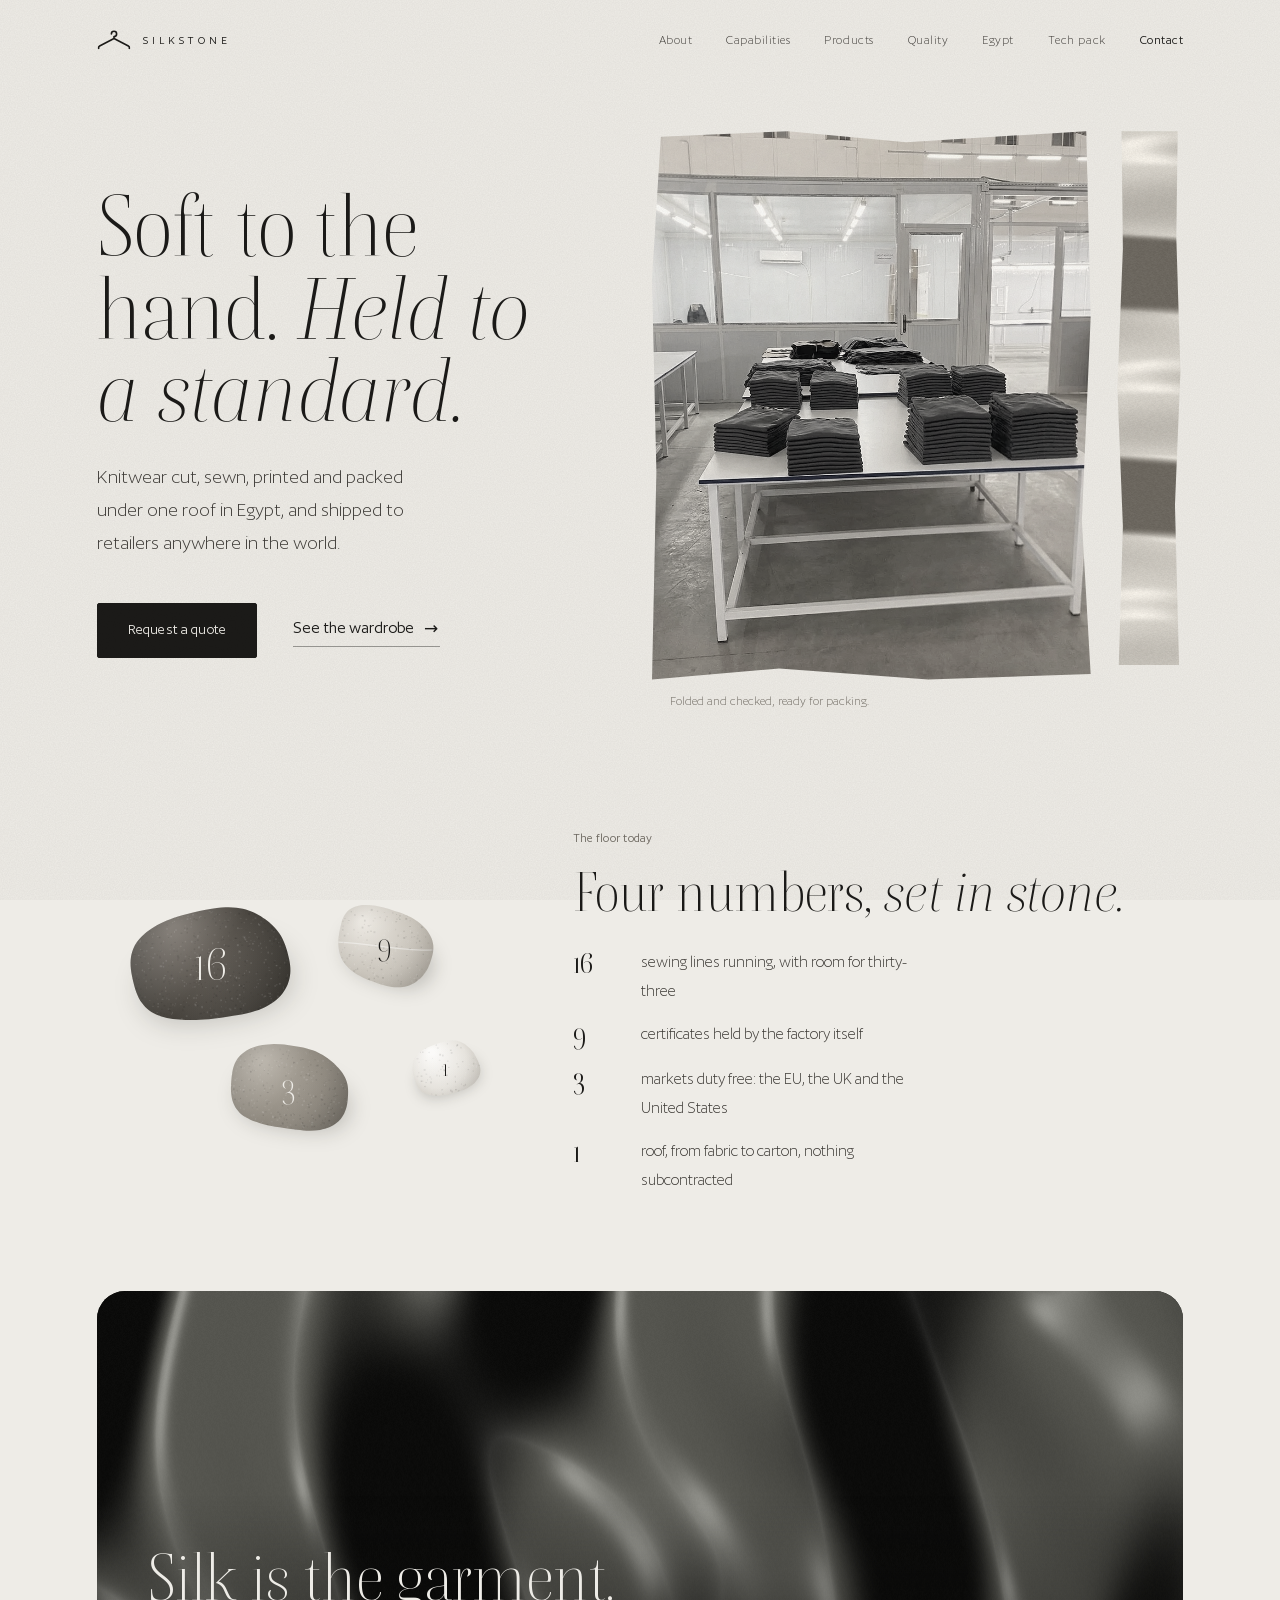
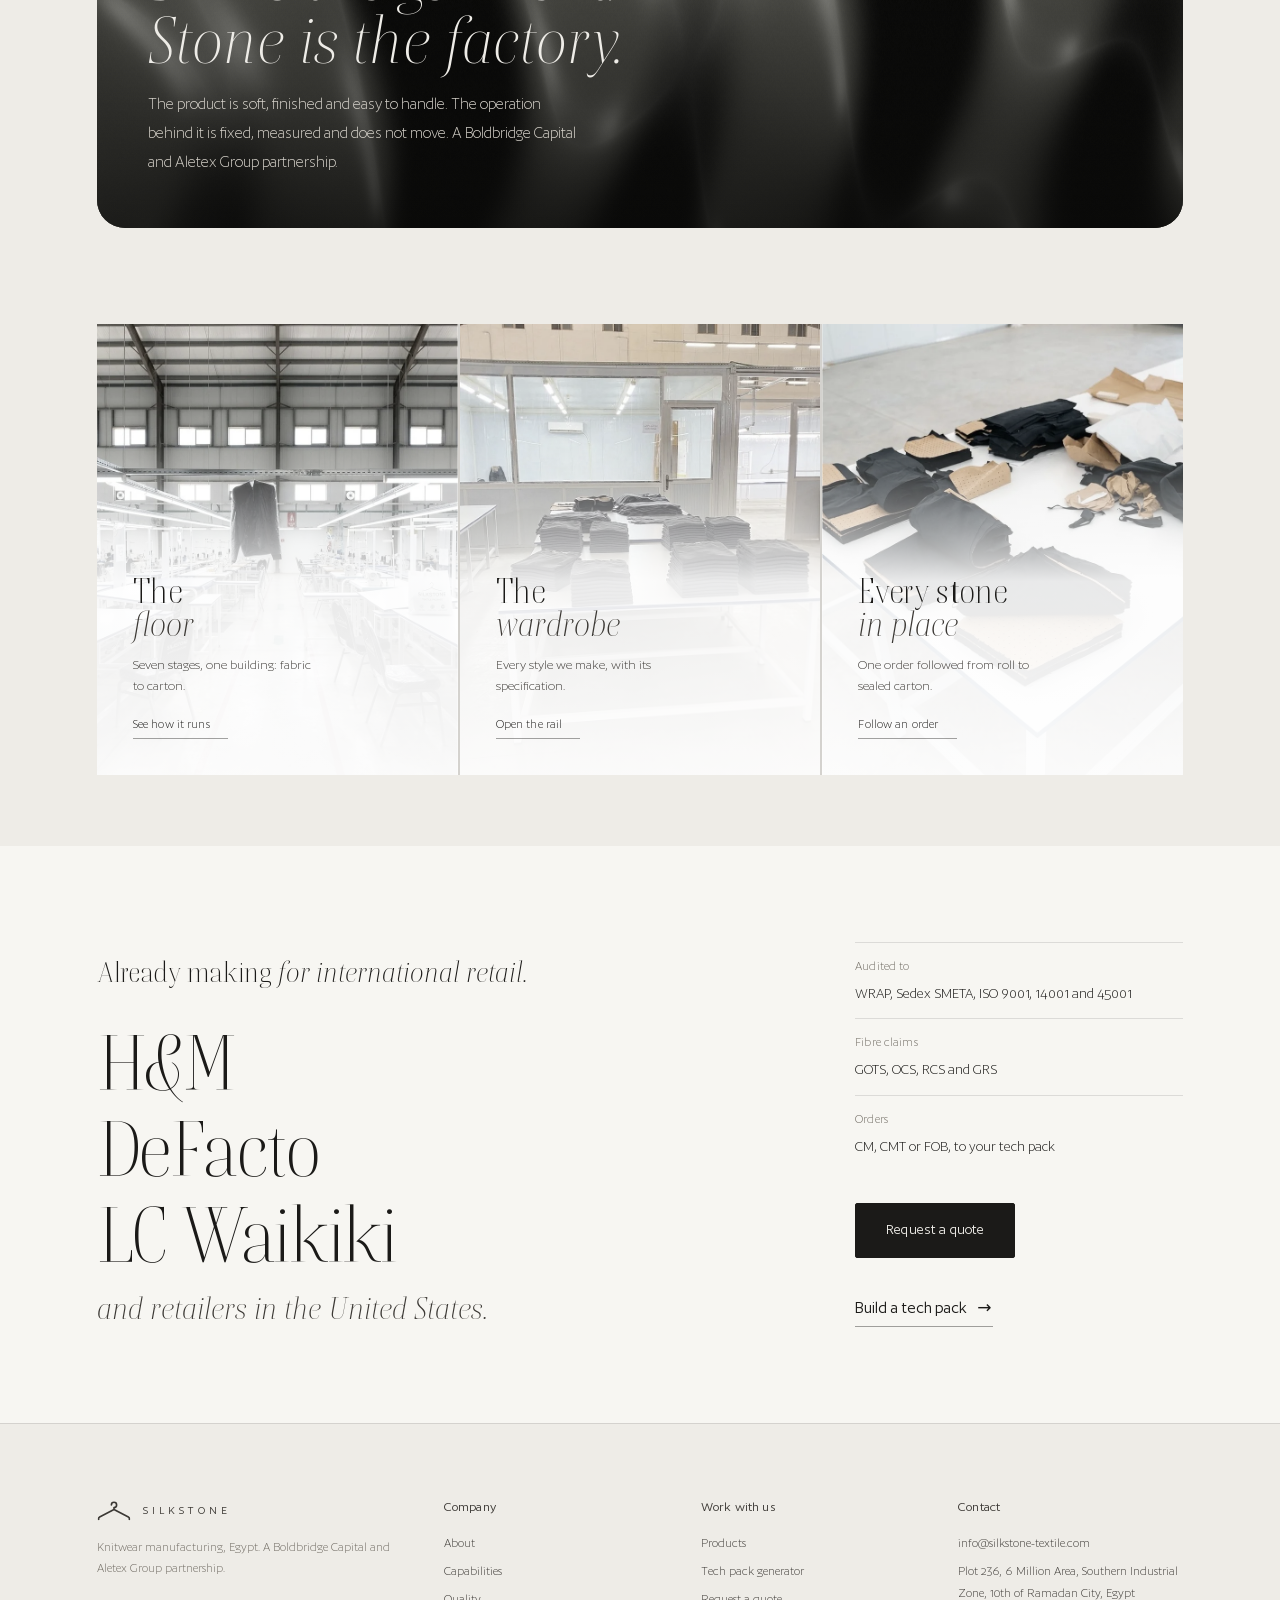
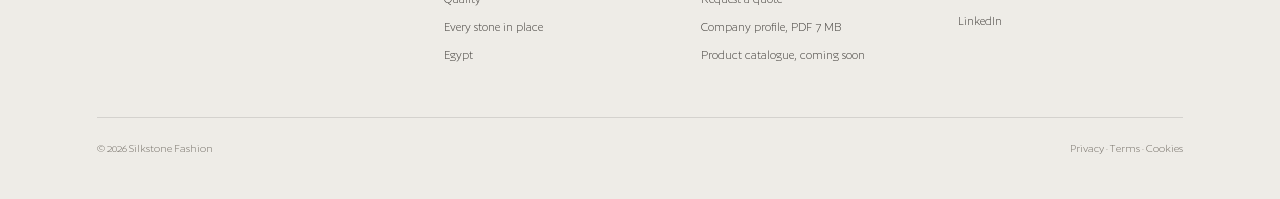
==== commit 23f1b3e3: "Company profile 2026 in the website's look; footer shows the new file size" ====
--- a/index.html
+++ b/index.html
@@ -102,7 +102,7 @@
   <div class="cols">
     <div><div class="brand"><svg viewBox="0 0 104 62" aria-hidden="true"><path d="M44 12 A8 8 0 1 1 52 20 L52 26 L96 49 Q100 51 99 56 M52 26 L8 49 Q4 51 5 56"/></svg>SILKSTONE</div><p class="small" style="margin-top:16px">Knitwear manufacturing, Egypt. A Boldbridge Capital and Aletex Group partnership.</p></div>
     <div><h3>Company</h3><a href="about.html">About</a><a href="capabilities.html">Capabilities</a><a href="quality.html">Quality</a><a href="traced-order.html">Every stone in place</a><a href="egypt.html">Egypt</a></div>
-    <div><h3>Work with us</h3><a href="products.html">Products</a><a href="techpack.html">Tech pack generator</a><a href="contact.html">Request a quote</a><a href="profile/Silkstone_Company_Profile_2026.pdf" download>Company profile, PDF 11 MB</a><a href="products.html#catalogue">Product catalogue, coming soon</a></div>
+    <div><h3>Work with us</h3><a href="products.html">Products</a><a href="techpack.html">Tech pack generator</a><a href="contact.html">Request a quote</a><a href="profile/Silkstone_Company_Profile_2026.pdf" download>Company profile, PDF 7 MB</a><a href="products.html#catalogue">Product catalogue, coming soon</a></div>
     <div><h3>Contact</h3><a href="mailto:info@silkstone-textile.com">info@silkstone-textile.com</a><a href="contact.html">Plot 236, 6 Million Area, Southern Industrial Zone, 10th of Ramadan City, Egypt</a><a href="https://www.linkedin.com/company/silkstone-fashion/" target="_blank" rel="noopener">LinkedIn</a></div>
   </div>
   <div class="bottom"><span>© 2026 Silkstone Fashion</span><span><a href="legal.html#privacy">Privacy</a> · <a href="legal.html#terms">Terms</a> · <a href="legal.html#cookies">Cookies</a></span></div>
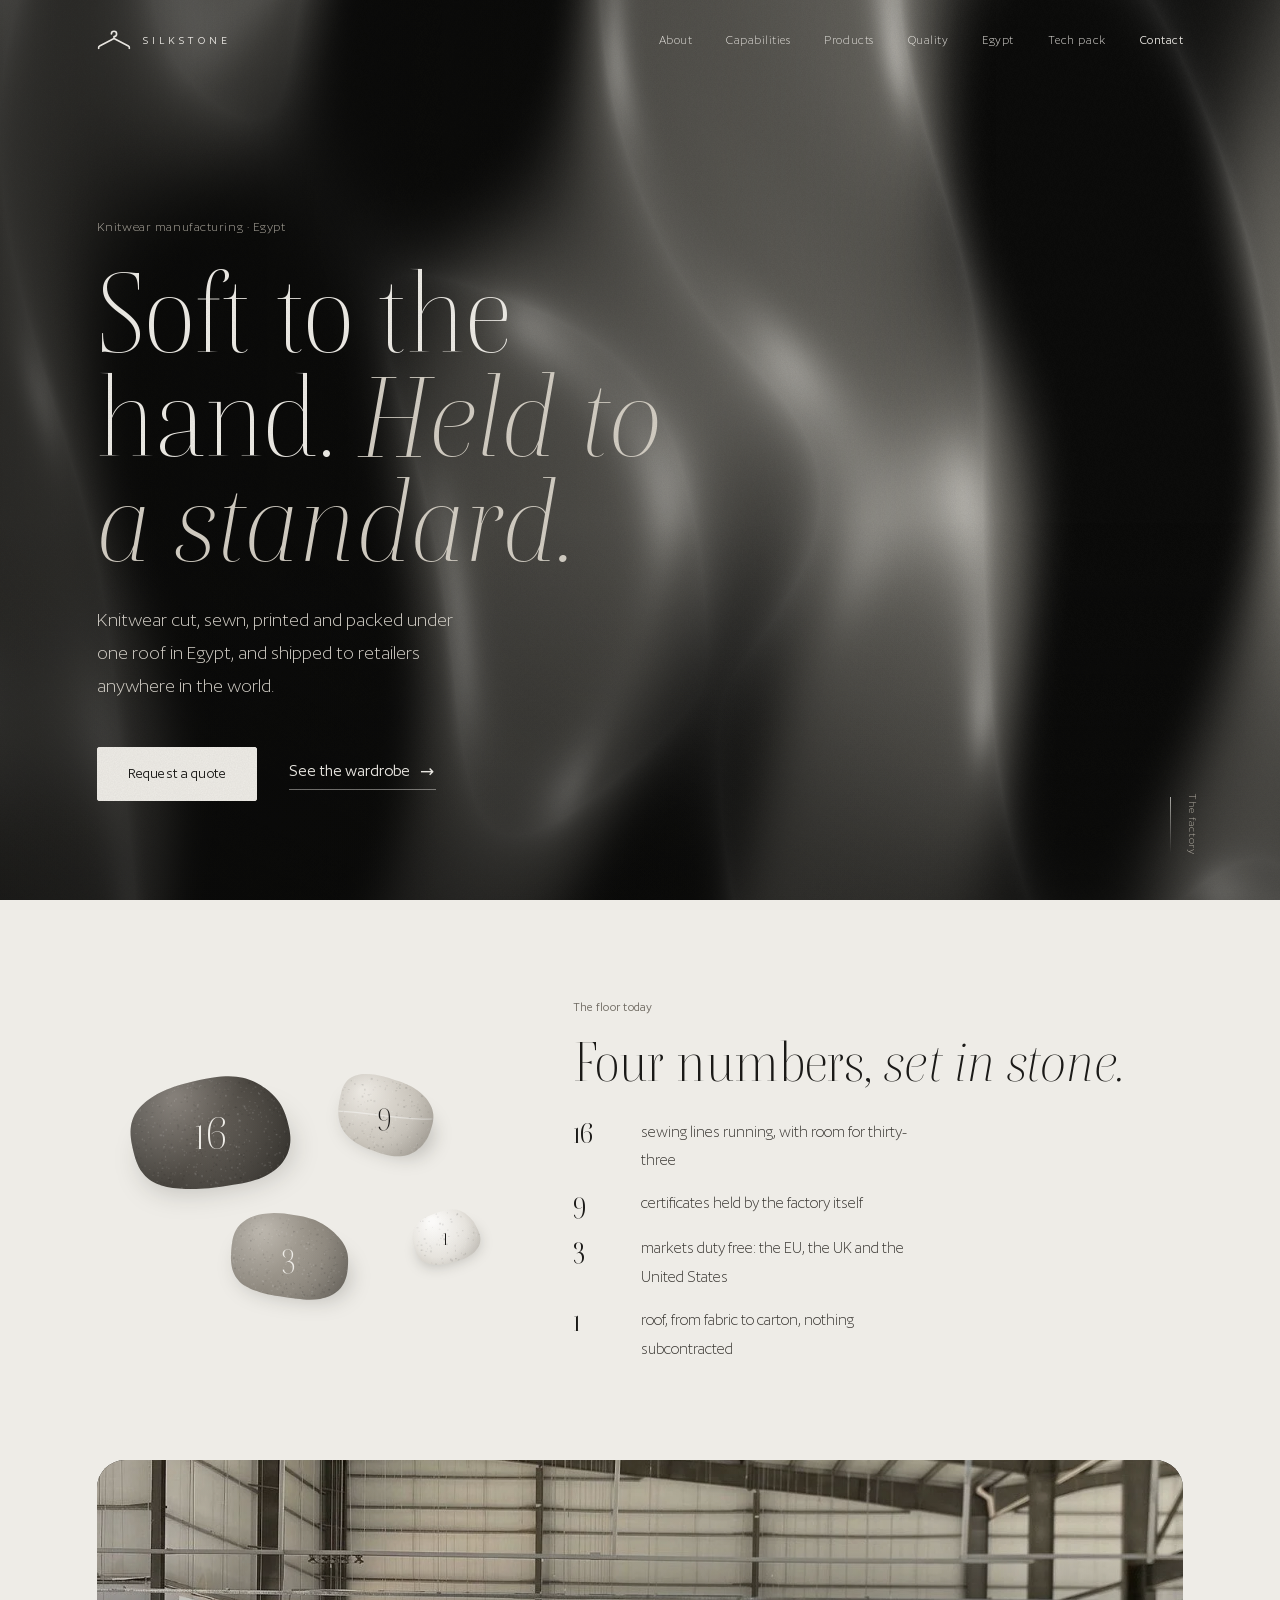
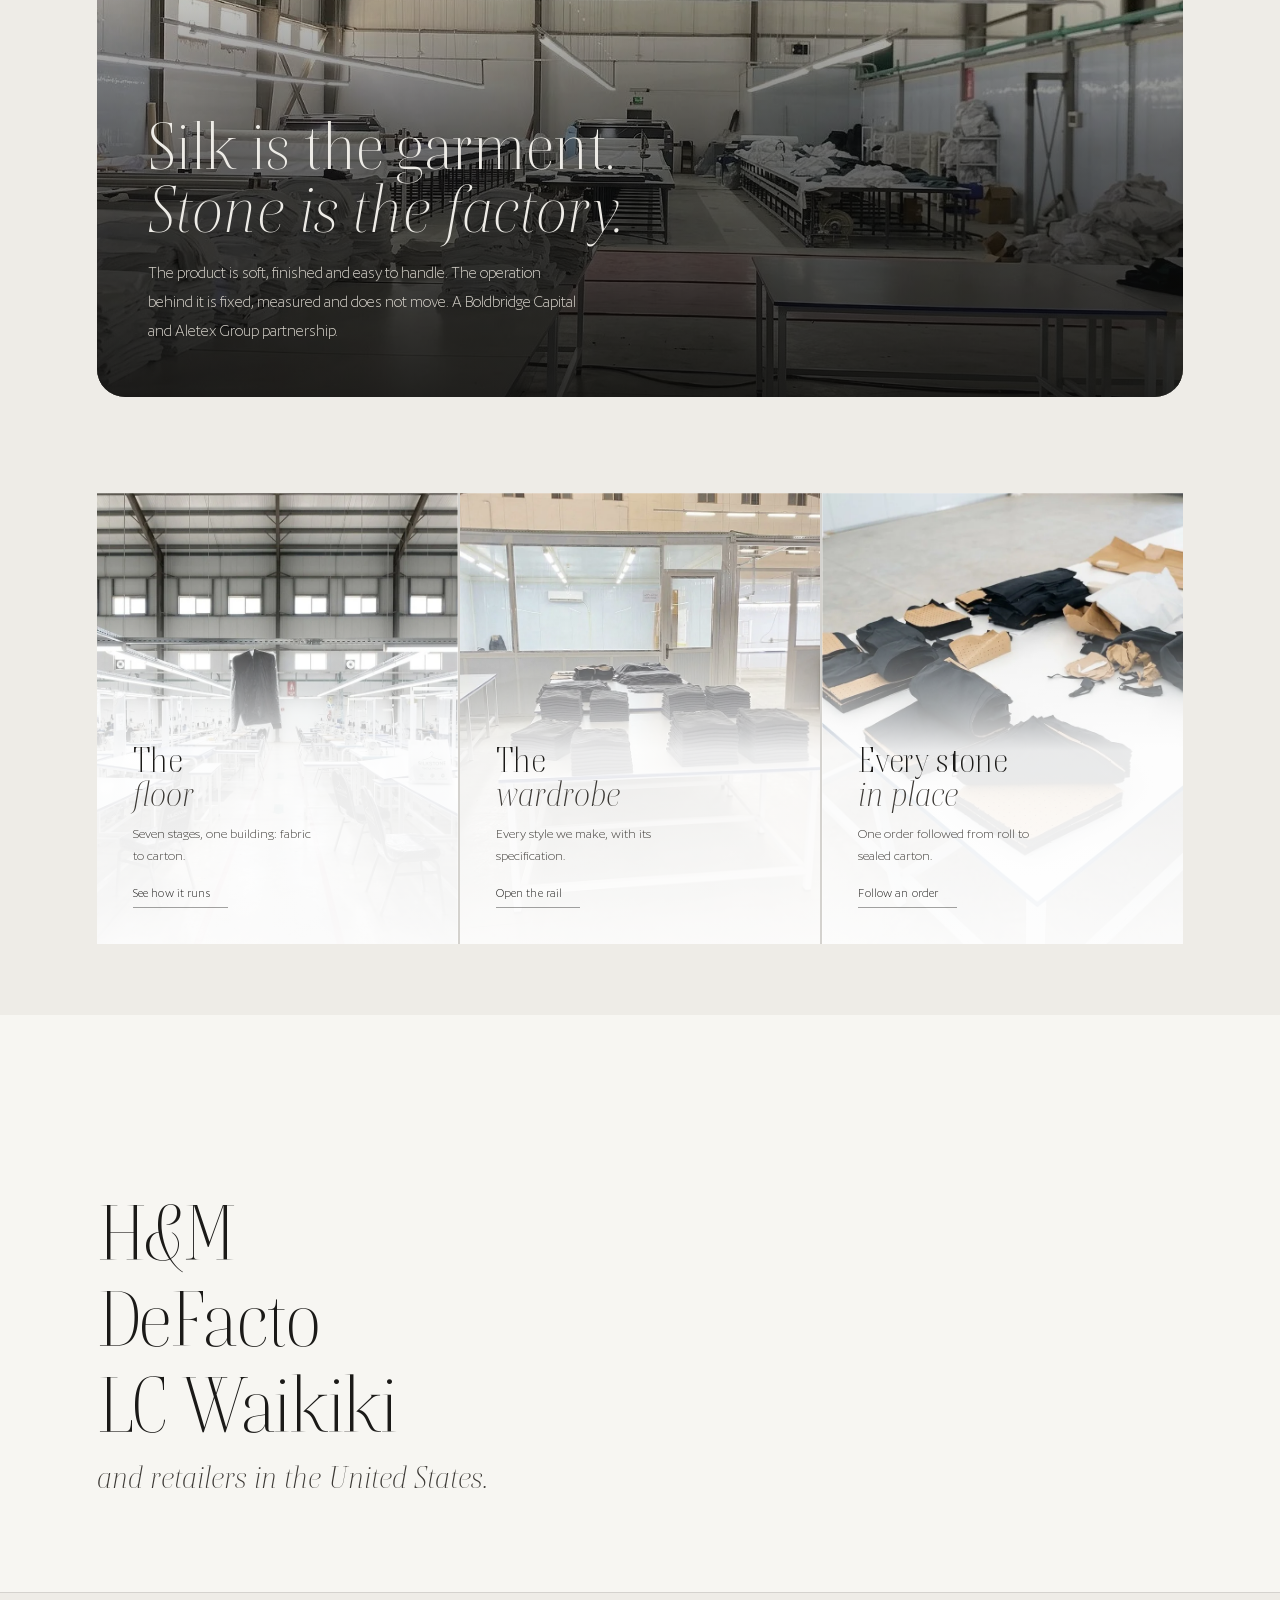
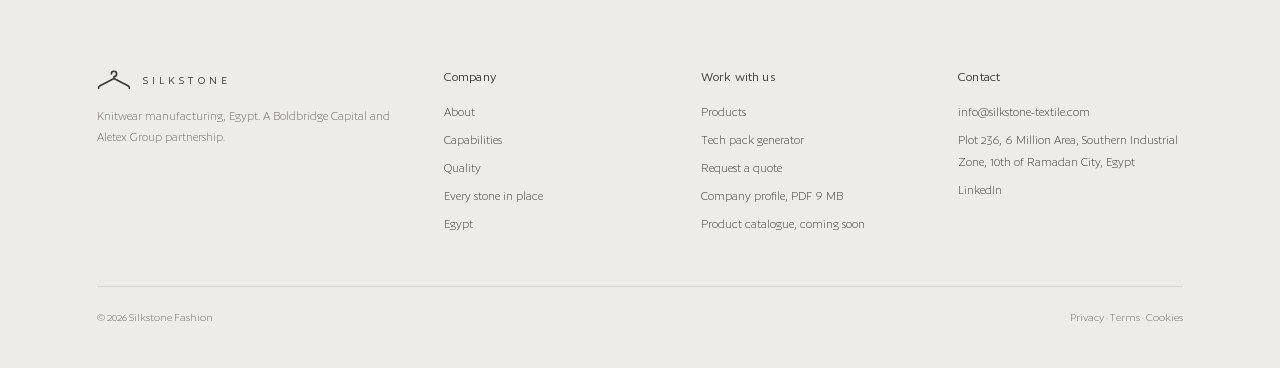
==== commit 0c0d63a8: "Silk opening screen on the home page, photographs in colour, profile cover in silk" ====
--- a/index.html
+++ b/index.html
@@ -12,7 +12,7 @@
 <meta property="og:title" content="Silkstone Fashion · Knitwear manufacturing, Egypt">
 <meta property="og:description" content="Silkstone Fashion makes knitwear in Egypt for international retail: 16 sewing lines, WRAP, Sedex, ISO and GOTS certified, cut, sewn and packed under one roof.">
 <meta property="og:url" content="https://silkstone-textile.com/">
-<meta property="og:image" content="https://silkstone-textile.com/assets/og.jpg?v=2">
+<meta property="og:image" content="https://silkstone-textile.com/assets/og.jpg?v=3">
 <meta property="og:image:width" content="1200">
 <meta property="og:image:height" content="630">
 <meta property="og:image:alt" content="Silkstone Fashion: knitwear made in Egypt, with the sewing floor">
@@ -20,7 +20,7 @@
 <link rel="apple-touch-icon" href="assets/logos/apple-touch-icon.png">
 <link rel="preload" href="assets/fonts/boska-300.woff2" as="font" type="font/woff2" crossorigin>
 <link rel="preload" href="assets/fonts/author-300.woff2" as="font" type="font/woff2" crossorigin>
-<link rel="stylesheet" href="assets/styles.css?v=31">
+<link rel="stylesheet" href="assets/styles.css?v=33">
 <script type="application/ld+json">
 {"@context":"https://schema.org","@type":"Organization","@id":"https://silkstone-textile.com/#org","name":"Silkstone Fashion","alternateName":"Silkstone Textile","url":"https://silkstone-textile.com/","logo":"https://silkstone-textile.com/assets/logos/silkstone.svg","email":"info@silkstone-textile.com","description":"Knitwear garment manufacturer in Egypt. T-shirts, sweatshirts, hoodies and jersey basics for international retailers. WRAP, Sedex, ISO 9001, ISO 14001, ISO 45001, GOTS, OCS, RCS and GRS certified.","address":{"@type":"PostalAddress","streetAddress":"Plot No. 236, 6 Million Area, Southern Industrial Zone","addressLocality":"10th of Ramadan City","addressCountry":"EG"},"sameAs":["https://www.linkedin.com/company/silkstone-fashion/"],"knowsAbout":["knitwear manufacturing","garment manufacturing","cut and sew","T-shirts","sweatshirts","hoodies","Egypt apparel export"]}
 </script>
@@ -36,18 +36,18 @@
 <div class="menu"><a href="index.html">Home</a><a href="about.html">About</a><a href="capabilities.html">Capabilities</a><a href="products.html">Products</a><a href="quality.html">Quality</a><a href="egypt.html">Egypt</a><a href="techpack.html">Tech pack</a><a href="contact.html">Contact</a></div>
 
 <main id="main">
-<section class="lw-hero"><div class="wrap">
-  <span class="vert" aria-hidden="true">Knitwear · Egypt</span>
-  <div class="txt">
-    <h1>Soft to the hand. <em>Held to a standard.</em></h1>
+<section class="silk-hero" aria-labelledby="hero-h">
+  <canvas id="silkHero" aria-hidden="true"></canvas>
+  <div class="wrap">
+    <p class="kicker">Knitwear manufacturing · Egypt</p>
+    <h1 id="hero-h">Soft to the hand. <em>Held to a standard.</em></h1>
     <p class="lead">Knitwear cut, sewn, printed and packed under one roof in Egypt, and shipped to retailers anywhere in the world.</p>
-    <div class="hero-actions"><a class="btn solid" href="contact.html">Request a quote</a><a class="link arrow" href="products.html"><span>See the wardrobe</span><i aria-hidden="true"><b>→</b><b>→</b></i></a></div>
+    <div class="hero-actions"><a class="btn light" href="contact.html">Request a quote</a><a class="link arrow light" href="products.html"><span>See the wardrobe</span><i aria-hidden="true"><b>→</b><b>→</b></i></a></div>
   </div>
-  <figure class="lw-photo"><img src="assets/img/photo-floor-folded-1400.webp" srcset="assets/img/photo-floor-folded-800.webp 800w, assets/img/photo-floor-folded-1400.webp 1400w" sizes="(max-width:900px) 100vw, 40vw" alt="Folded garments checked on the finishing tables" width="922" height="1152" fetchpriority="high"><figcaption>Folded and checked, ready for packing.</figcaption></figure>
-  <div class="strip" aria-hidden="true"><canvas id="silkStrip"></canvas></div>
-</div></section>
+  <a class="scroll-cue" href="#floor"><span>The factory</span><i aria-hidden="true"></i></a>
+</section>
 
-<section class="lw-stones" style="padding-top:0"><div class="wrap">
+<section class="lw-stones" id="floor"><div class="wrap">
   <canvas id="stones" role="img" aria-label="Four stones, each carrying one figure: 16, 9, 3 and 1"></canvas>
   <div>
     <p class="label">The floor today</p>
@@ -62,7 +62,7 @@
 </div></section>
 
 <section class="silkband-wrap" style="padding-top:0"><div class="wrap">
-  <div class="silkband"><canvas id="silkBand" aria-hidden="true"></canvas>
+  <div class="silkband"><img src="assets/img/photo-floor-wide-1400.webp" srcset="assets/img/photo-floor-wide-800.webp 800w, assets/img/photo-floor-wide-1400.webp 1400w" sizes="100vw" alt="The Silkstone sewing floor" width="1400" height="788" loading="lazy">
     <div class="t"><h2>Silk is the garment. <em>Stone is the factory.</em></h2><p>The product is soft, finished and easy to handle. The operation behind it is fixed, measured and does not move. A Boldbridge Capital and Aletex Group partnership.</p></div>
   </div>
 </div></section>
@@ -102,7 +102,7 @@
   <div class="cols">
     <div><div class="brand"><svg viewBox="0 0 104 62" aria-hidden="true"><path d="M44 12 A8 8 0 1 1 52 20 L52 26 L96 49 Q100 51 99 56 M52 26 L8 49 Q4 51 5 56"/></svg>SILKSTONE</div><p class="small" style="margin-top:16px">Knitwear manufacturing, Egypt. A Boldbridge Capital and Aletex Group partnership.</p></div>
     <div><h3>Company</h3><a href="about.html">About</a><a href="capabilities.html">Capabilities</a><a href="quality.html">Quality</a><a href="traced-order.html">Every stone in place</a><a href="egypt.html">Egypt</a></div>
-    <div><h3>Work with us</h3><a href="products.html">Products</a><a href="techpack.html">Tech pack generator</a><a href="contact.html">Request a quote</a><a href="profile/Silkstone_Company_Profile_2026.pdf" download>Company profile, PDF 7 MB</a><a href="products.html#catalogue">Product catalogue, coming soon</a></div>
+    <div><h3>Work with us</h3><a href="products.html">Products</a><a href="techpack.html">Tech pack generator</a><a href="contact.html">Request a quote</a><a href="profile/Silkstone_Company_Profile_2026.pdf" download>Company profile, PDF 9 MB</a><a href="products.html#catalogue">Product catalogue, coming soon</a></div>
     <div><h3>Contact</h3><a href="mailto:info@silkstone-textile.com">info@silkstone-textile.com</a><a href="contact.html">Plot 236, 6 Million Area, Southern Industrial Zone, 10th of Ramadan City, Egypt</a><a href="https://www.linkedin.com/company/silkstone-fashion/" target="_blank" rel="noopener">LinkedIn</a></div>
   </div>
   <div class="bottom"><span>© 2026 Silkstone Fashion</span><span><a href="legal.html#privacy">Privacy</a> · <a href="legal.html#terms">Terms</a> · <a href="legal.html#cookies">Cookies</a></span></div>
@@ -110,6 +110,6 @@
 
 <script src="assets/site.js?v=30"></script>
 <script src="assets/kit.js?v=30"></script>
-<script src="assets/home.js?v=30"></script>
+<script src="assets/home.js?v=32"></script>
 </body>
 </html>
--- a/assets/styles.css
+++ b/assets/styles.css
@@ -1015,3 +1015,34 @@
 .sources-label{font-size:13px;color:var(--ash);margin:0 0 14px}
 @media (max-width:700px){footer .cols a{padding:9px 0}}
 @media (max-width:700px){ul.dash a{display:inline-block;padding:8px 0}}
+
+/* 30 Sep 2026: silk opening screen, photographs in colour */
+.silk-hero{position:relative;min-height:100vh;min-height:100svh;display:flex;align-items:flex-end;padding:120px 0 clamp(72px,11vh,132px);background:#0E0E0D;color:var(--bone);overflow:hidden;isolation:isolate}
+.silk-hero canvas{position:absolute;inset:0;width:100%;height:100%;z-index:-2}
+.silk-hero::after{content:"";position:absolute;inset:0;z-index:-1;pointer-events:none;background:linear-gradient(90deg,rgba(10,10,9,.66) 0%,rgba(10,10,9,.3) 48%,rgba(10,10,9,0) 78%),linear-gradient(0deg,rgba(10,10,9,.5) 0%,rgba(10,10,9,0) 42%)}
+.silk-hero .wrap{width:100%}
+.silk-hero .kicker{font-size:14px;letter-spacing:.04em;color:#B8B3A9;margin:0 0 22px}
+.silk-hero h1{font-size:clamp(54px,8.6vw,148px);line-height:.95;color:var(--bone);max-width:10.5ch;margin:0}
+.silk-hero h1 em{color:#D3CEC4}
+.silk-hero .lead{color:#DAD6CE;max-width:38ch;margin:30px 0 38px}
+.silk-hero .hero-actions{display:flex;flex-wrap:wrap;align-items:center;gap:22px 32px}
+.btn.light{background:var(--bone);color:var(--black);border-color:var(--bone)}
+.btn.light:hover{background:transparent;color:var(--bone);border-color:var(--bone)}
+.link.light{color:var(--bone);border-color:rgba(238,236,231,.45)}
+.link.light:hover{border-color:var(--bone)}
+.scroll-cue{position:absolute;right:var(--gutter);bottom:clamp(28px,5vh,56px);display:flex;flex-direction:column;align-items:center;gap:12px;font-size:12px;letter-spacing:.06em;color:#B8B3A9;writing-mode:vertical-rl}
+.scroll-cue i{width:1px;height:56px;background:linear-gradient(180deg,rgba(238,236,231,.7),rgba(238,236,231,0));transform-origin:top;animation:cue 2.4s var(--ease) infinite}
+@keyframes cue{0%{transform:scaleY(0)}45%{transform:scaleY(1)}100%{transform:scaleY(1);opacity:0}}
+@media (prefers-reduced-motion:reduce){.scroll-cue i{animation:none}}
+@media (max-width:700px){.silk-hero{padding-bottom:88px}.scroll-cue{display:none}.silk-hero::after{background:linear-gradient(0deg,rgba(10,10,9,.7) 0%,rgba(10,10,9,.25) 60%,rgba(10,10,9,.1) 100%)}}
+.nav.on-dark .brand,.nav.on-dark .nav-links a,.nav.on-dark .nav-cta{color:var(--bone)!important}
+.nav.on-dark .nav-cta{border-color:rgba(238,236,231,.6)!important}
+.nav.on-dark .nav-links a::after{background:var(--bone)}
+.nav.on-dark .burger span{background:var(--bone)}
+.nav.on-dark.scrolled{background:rgba(14,14,13,.55);box-shadow:none}
+body.menu-open .nav.on-dark .brand{color:var(--black)!important}
+body.menu-open .nav.on-dark .burger span{background:var(--black)}
+body.menu-open .nav.on-dark.scrolled{background:transparent}
+.silkband img{position:absolute;inset:0;width:100%;height:100%;object-fit:cover}
+.fig img,.door img,.door.has-img img,.door.has-img:hover img,.rail-strip button img,.rail-strip button .hang img{filter:none}
+.silkband:has(img)::after{background:linear-gradient(0deg,rgba(10,10,9,.86) 0%,rgba(10,10,9,.6) 45%,rgba(10,10,9,.1) 85%)}
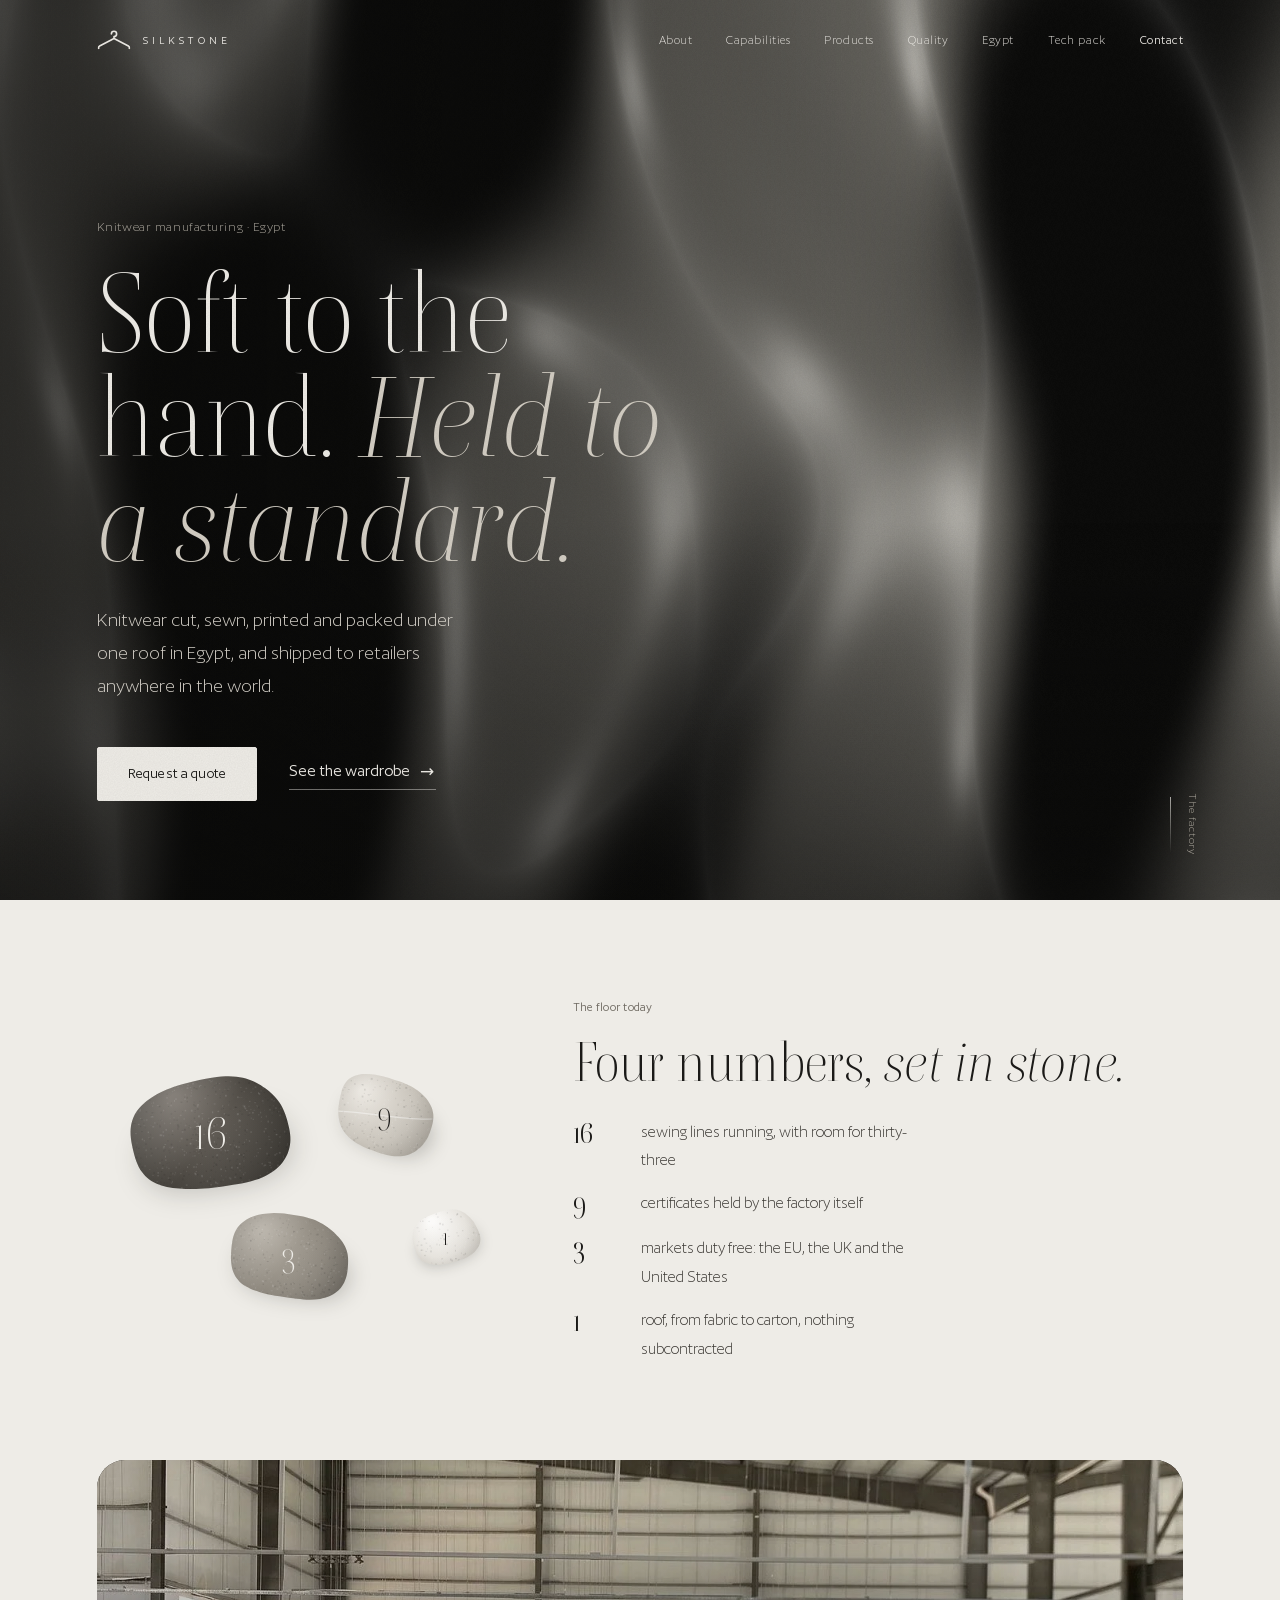
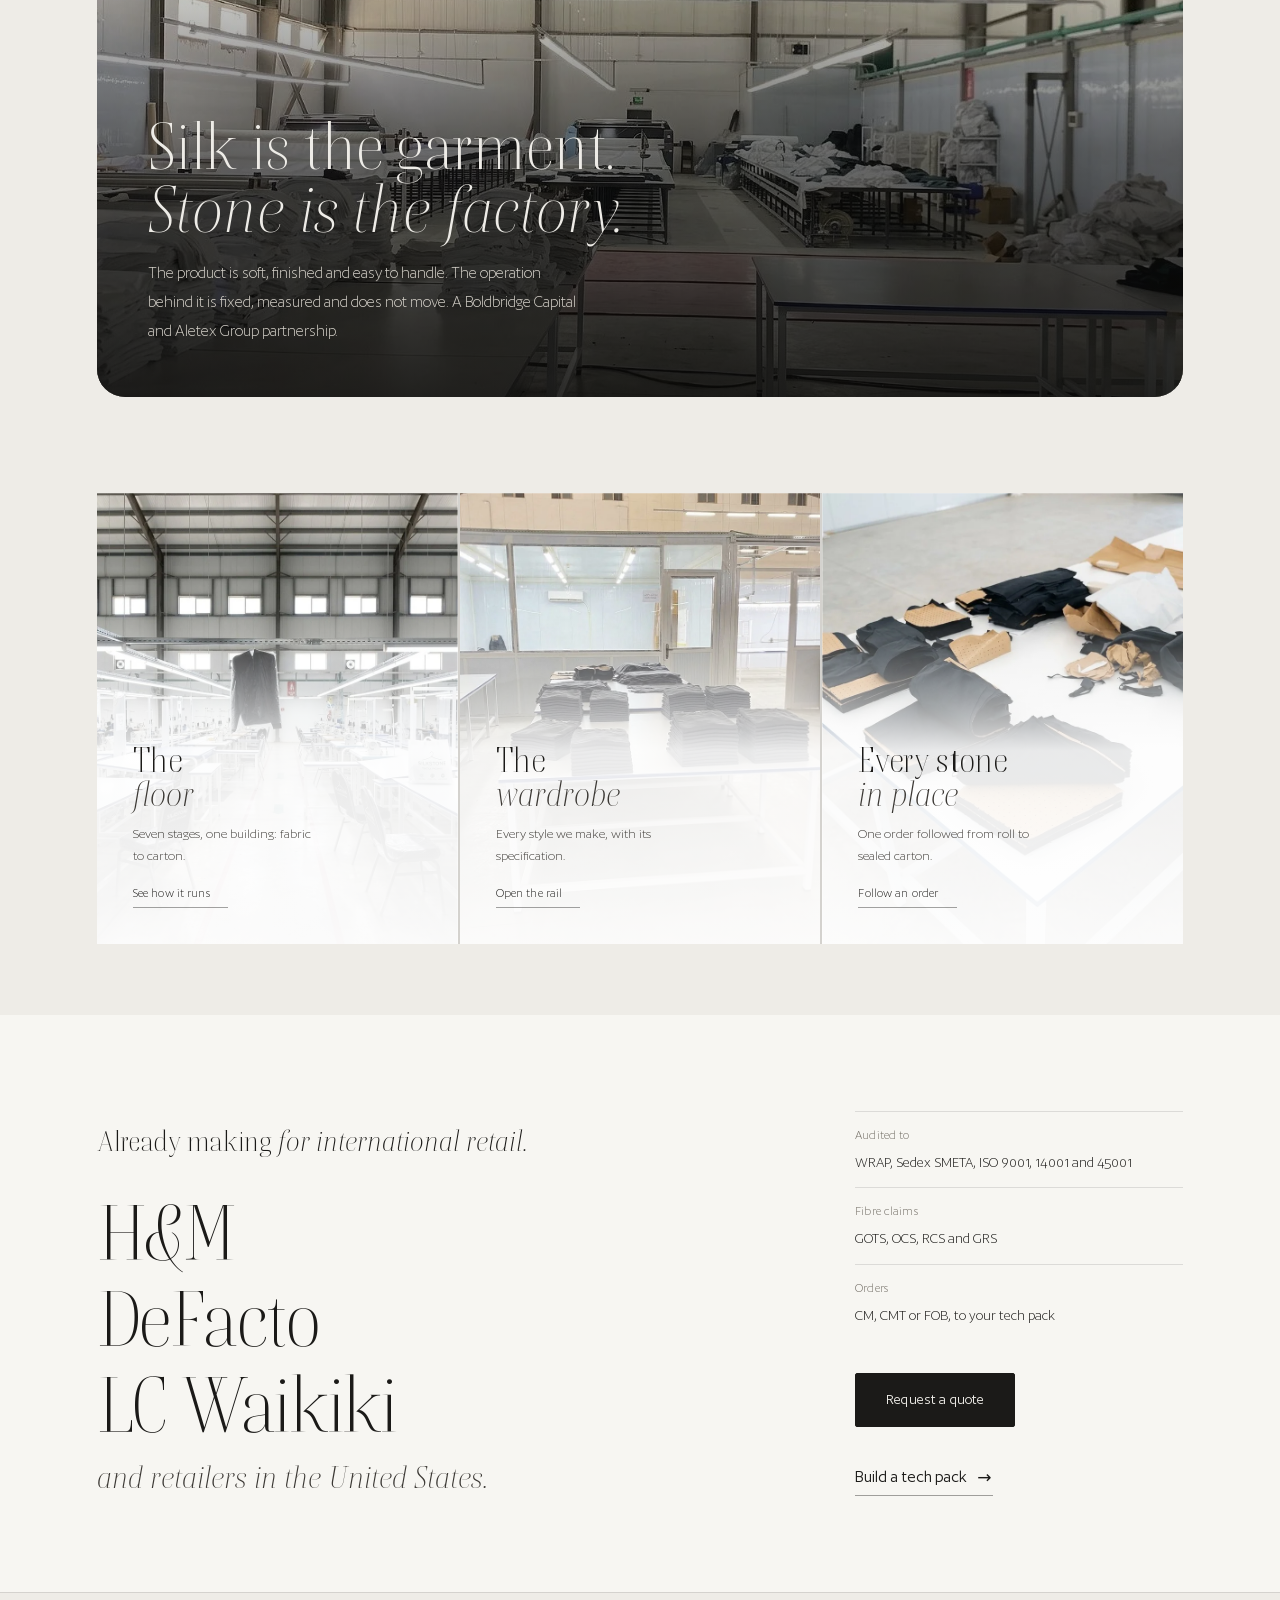
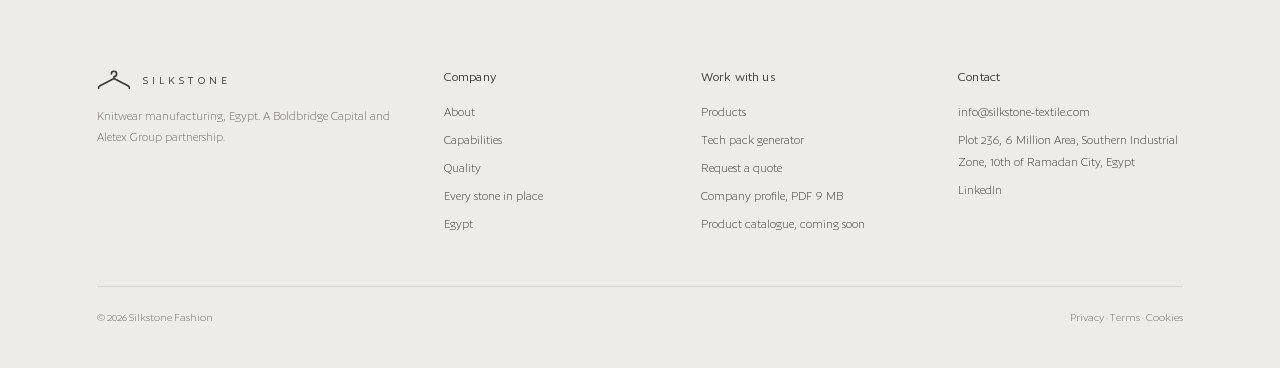
==== commit 9f3aff63: "Google Analytics slot (off until an ID is added, asks visitors first); cookie notice updated" ====
--- a/index.html
+++ b/index.html
@@ -20,7 +20,7 @@
 <link rel="apple-touch-icon" href="assets/logos/apple-touch-icon.png">
 <link rel="preload" href="assets/fonts/boska-300.woff2" as="font" type="font/woff2" crossorigin>
 <link rel="preload" href="assets/fonts/author-300.woff2" as="font" type="font/woff2" crossorigin>
-<link rel="stylesheet" href="assets/styles.css?v=33">
+<link rel="stylesheet" href="assets/styles.css?v=34">
 <script type="application/ld+json">
 {"@context":"https://schema.org","@type":"Organization","@id":"https://silkstone-textile.com/#org","name":"Silkstone Fashion","alternateName":"Silkstone Textile","url":"https://silkstone-textile.com/","logo":"https://silkstone-textile.com/assets/logos/silkstone.svg","email":"info@silkstone-textile.com","description":"Knitwear garment manufacturer in Egypt. T-shirts, sweatshirts, hoodies and jersey basics for international retailers. WRAP, Sedex, ISO 9001, ISO 14001, ISO 45001, GOTS, OCS, RCS and GRS certified.","address":{"@type":"PostalAddress","streetAddress":"Plot No. 236, 6 Million Area, Southern Industrial Zone","addressLocality":"10th of Ramadan City","addressCountry":"EG"},"sameAs":["https://www.linkedin.com/company/silkstone-fashion/"],"knowsAbout":["knitwear manufacturing","garment manufacturing","cut and sew","T-shirts","sweatshirts","hoodies","Egypt apparel export"]}
 </script>
@@ -108,7 +108,7 @@
   <div class="bottom"><span>© 2026 Silkstone Fashion</span><span><a href="legal.html#privacy">Privacy</a> · <a href="legal.html#terms">Terms</a> · <a href="legal.html#cookies">Cookies</a></span></div>
 </div></footer>
 
-<script src="assets/site.js?v=30"></script>
+<script src="assets/site.js?v=31"></script>
 <script src="assets/kit.js?v=30"></script>
 <script src="assets/home.js?v=32"></script>
 </body>
--- a/assets/styles.css
+++ b/assets/styles.css
@@ -1046,3 +1046,13 @@
 .silkband img{position:absolute;inset:0;width:100%;height:100%;object-fit:cover}
 .fig img,.door img,.door.has-img img,.door.has-img:hover img,.rail-strip button img,.rail-strip button .hang img{filter:none}
 .silkband:has(img)::after{background:linear-gradient(0deg,rgba(10,10,9,.86) 0%,rgba(10,10,9,.6) 45%,rgba(10,10,9,.1) 85%)}
+
+/* Analytics permission bar (only appears once GA_ID is set in site.js) */
+.consent{position:fixed;left:16px;right:16px;bottom:calc(16px + env(safe-area-inset-bottom,0px));z-index:60;max-width:560px;margin-left:auto;display:flex;flex-wrap:wrap;align-items:center;gap:12px 20px;padding:16px 18px;background:var(--paper,#F7F6F2);color:var(--black,#1B1A18);border:1px solid var(--line-strong,#D6D2CA);border-radius:4px;box-shadow:0 10px 30px rgba(14,14,13,.12);font-size:14px;line-height:1.5}
+.consent p{margin:0;flex:1 1 260px}
+.consent a{border-bottom:1px solid currentColor}
+.consent-actions{display:flex;gap:10px}
+.consent button{font:inherit;cursor:pointer;padding:10px 18px;min-height:44px;border-radius:2px;border:1px solid var(--black,#1B1A18);background:var(--black,#1B1A18);color:var(--paper,#F7F6F2)}
+.consent button[data-v="no"]{background:transparent;color:inherit}
+.consent button:focus-visible{outline:2px solid var(--black,#1B1A18);outline-offset:2px}
+button.link{background:none;border:0;border-bottom:1px solid var(--line-strong);border-radius:0;padding:0 0 3px;font:inherit;color:inherit;cursor:pointer}
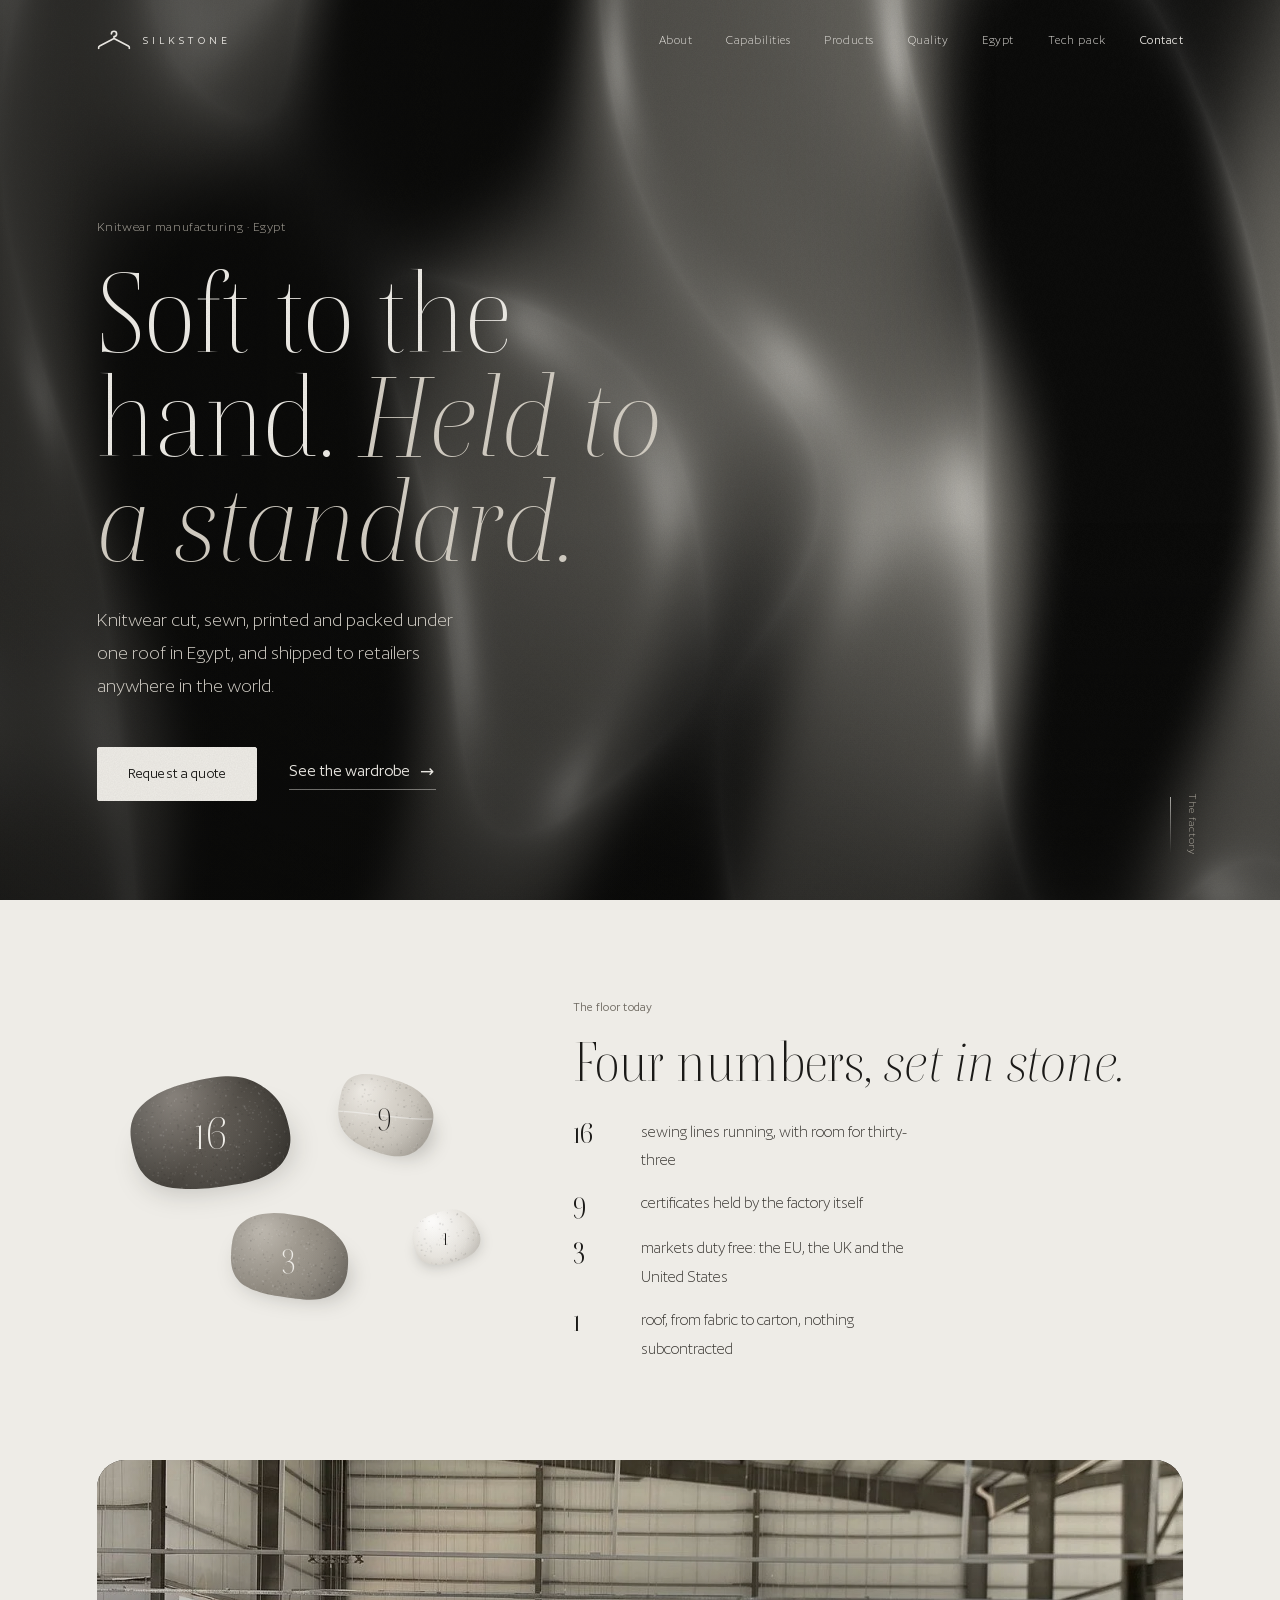
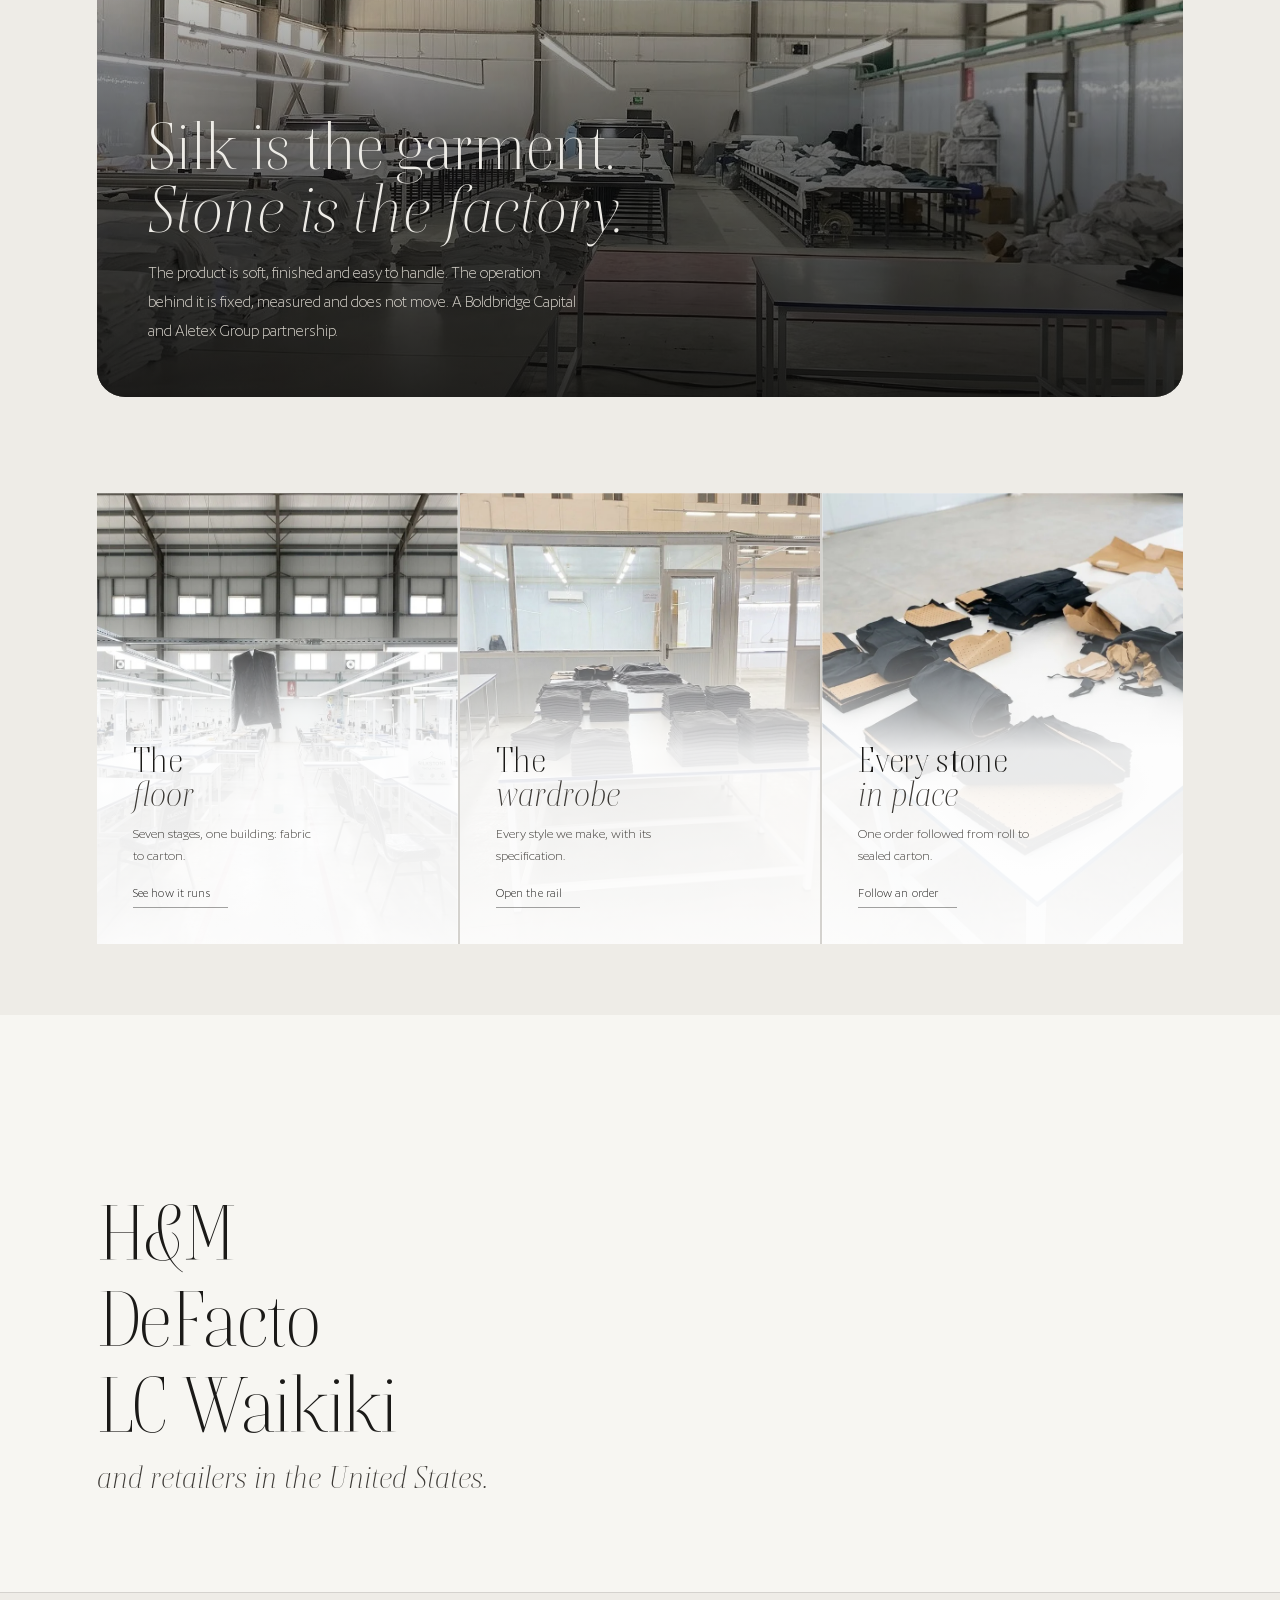
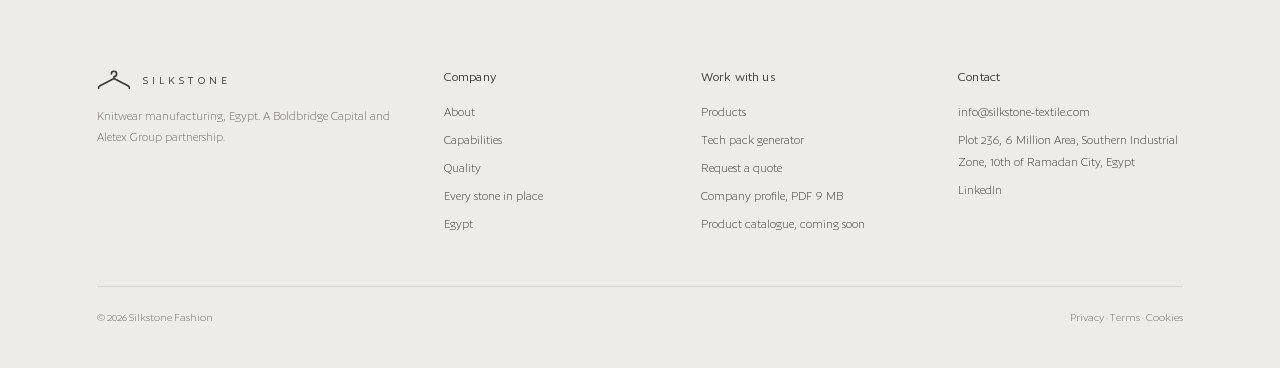
==== commit e4399bf9: "Page titles carry the words buyers search for" ====
--- a/index.html
+++ b/index.html
@@ -3,13 +3,13 @@
 <head>
 <meta charset="UTF-8">
 <meta name="viewport" content="width=device-width, initial-scale=1.0">
-<title>Silkstone Fashion · Knitwear manufacturing, Egypt</title>
+<title>Silkstone Fashion · Knitwear manufacturer in Egypt</title>
 <meta name="description" content="Silkstone Fashion makes knitwear in Egypt for international retail: 16 sewing lines, WRAP, Sedex, ISO and GOTS certified, cut, sewn and packed under one roof.">
 <link rel="canonical" href="https://silkstone-textile.com/">
 <link rel="icon" href="assets/logos/favicon.svg" type="image/svg+xml">
 <meta property="og:type" content="website">
 <meta property="og:site_name" content="Silkstone Fashion">
-<meta property="og:title" content="Silkstone Fashion · Knitwear manufacturing, Egypt">
+<meta property="og:title" content="Silkstone Fashion · Knitwear manufacturer in Egypt">
 <meta property="og:description" content="Silkstone Fashion makes knitwear in Egypt for international retail: 16 sewing lines, WRAP, Sedex, ISO and GOTS certified, cut, sewn and packed under one roof.">
 <meta property="og:url" content="https://silkstone-textile.com/">
 <meta property="og:image" content="https://silkstone-textile.com/assets/og.jpg?v=3">
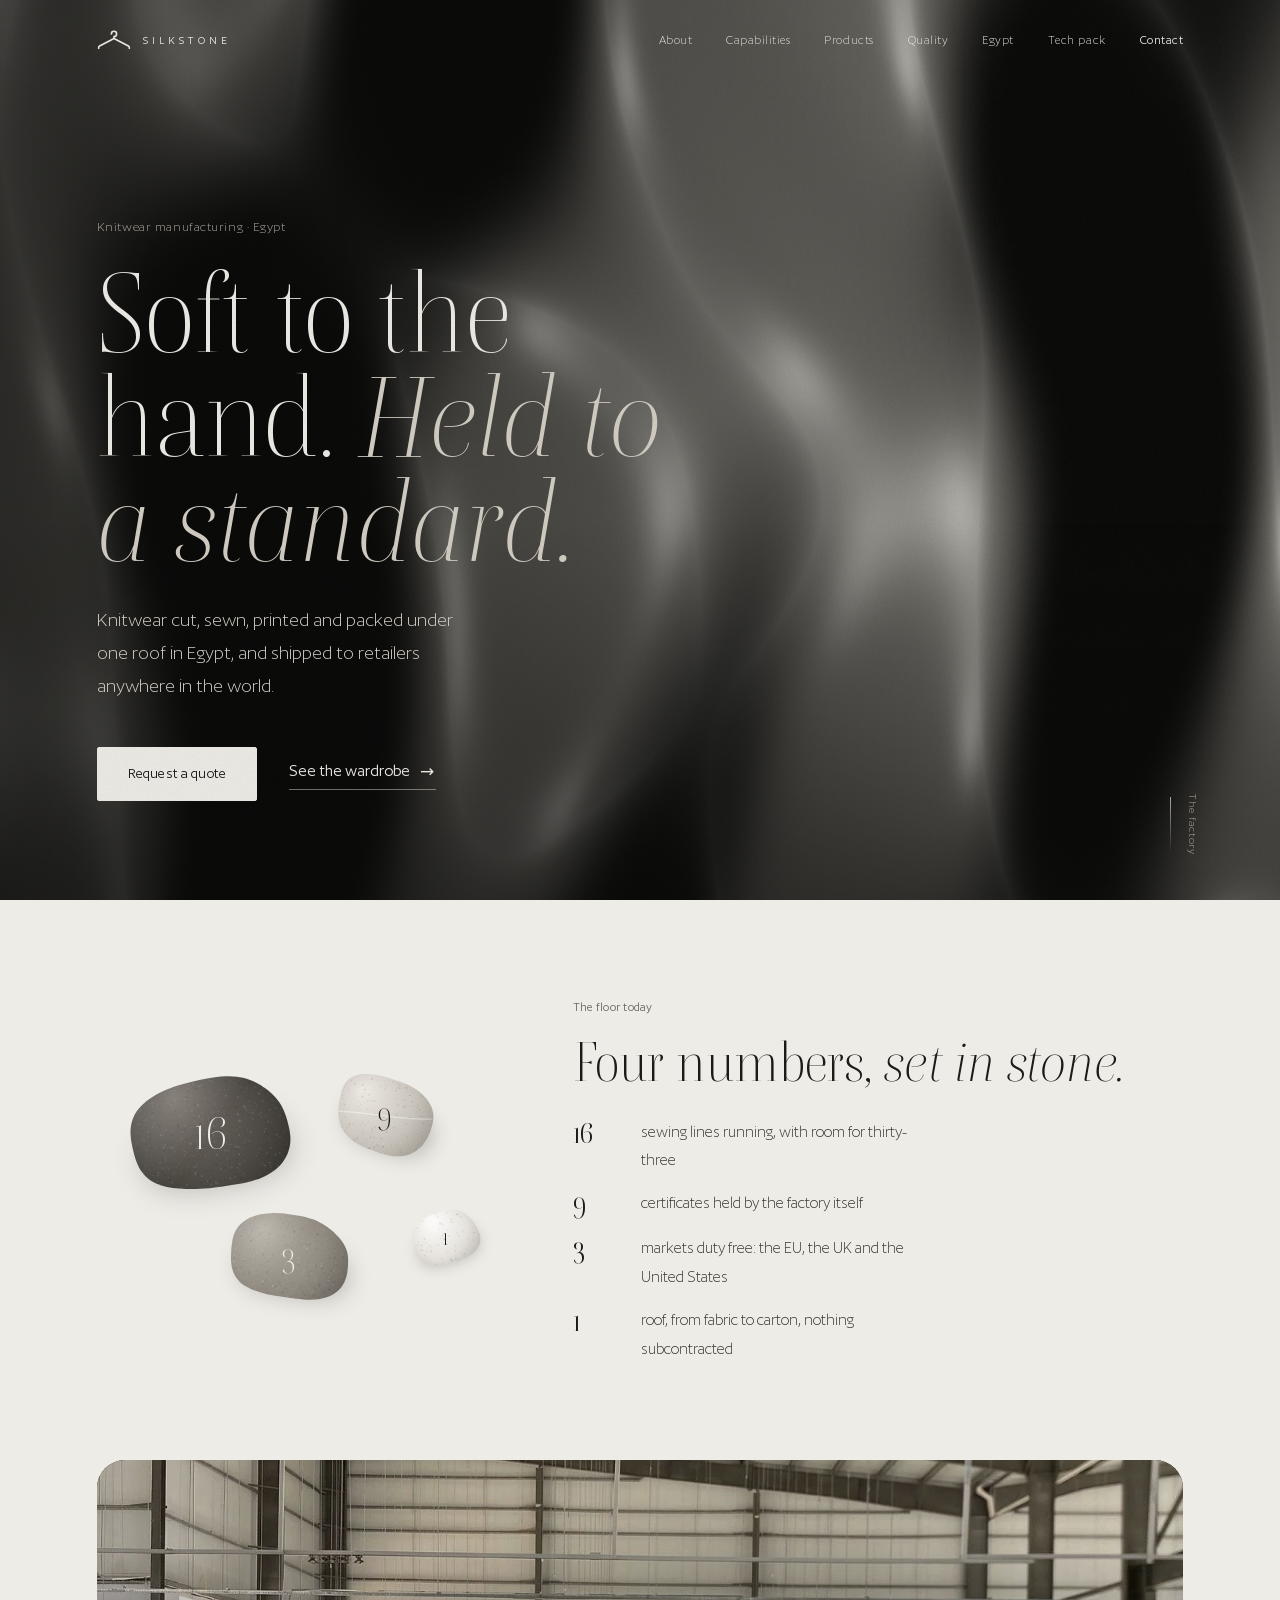
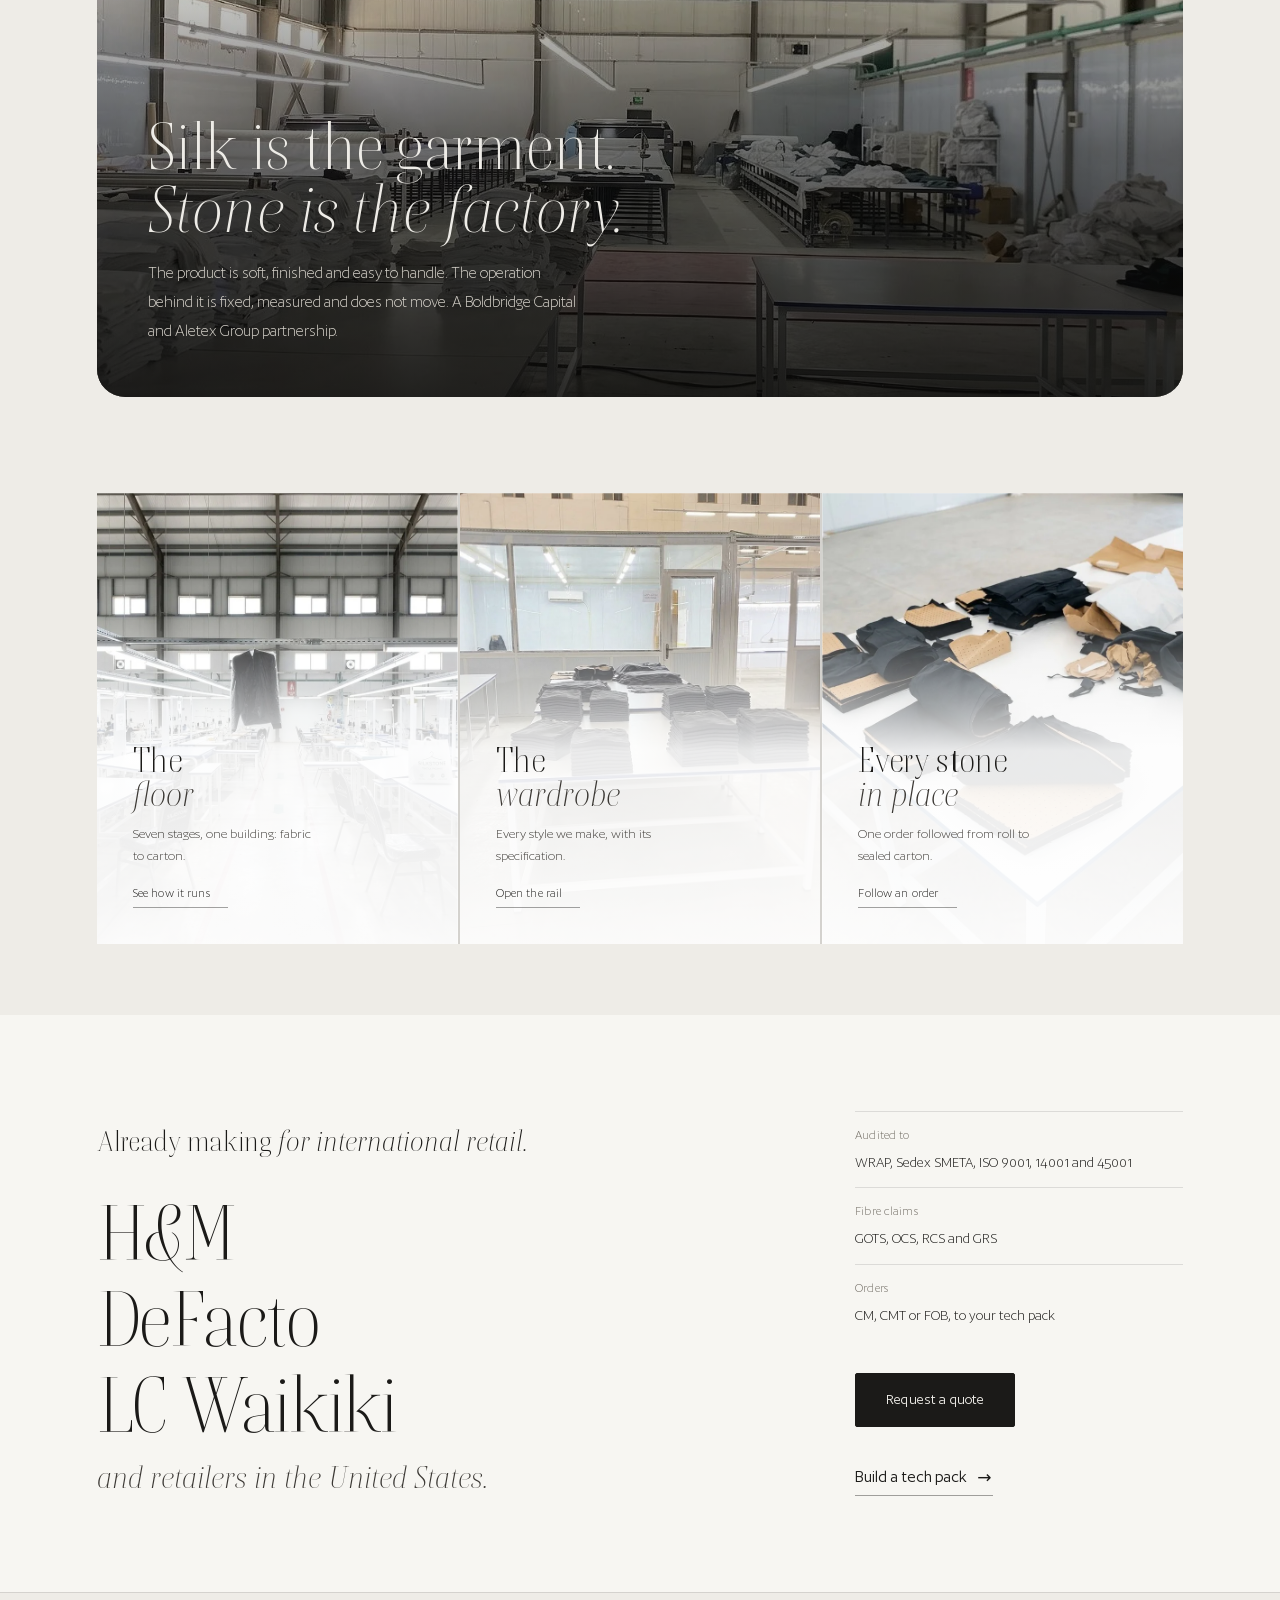
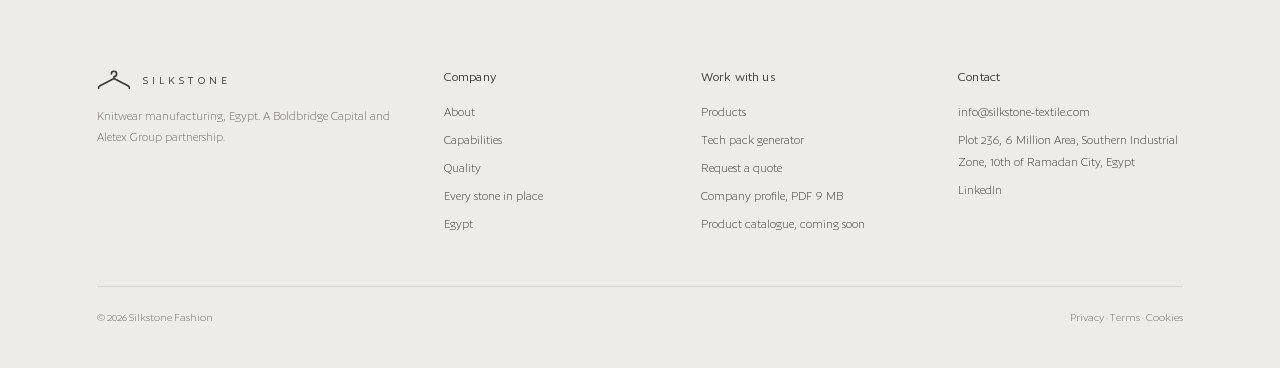
==== commit 5fe6e783: "Catalogue slot (one line to switch on the download); legal page final" ====
--- a/index.html
+++ b/index.html
@@ -108,7 +108,7 @@
   <div class="bottom"><span>© 2026 Silkstone Fashion</span><span><a href="legal.html#privacy">Privacy</a> · <a href="legal.html#terms">Terms</a> · <a href="legal.html#cookies">Cookies</a></span></div>
 </div></footer>
 
-<script src="assets/site.js?v=31"></script>
+<script src="assets/site.js?v=32"></script>
 <script src="assets/kit.js?v=30"></script>
 <script src="assets/home.js?v=32"></script>
 </body>
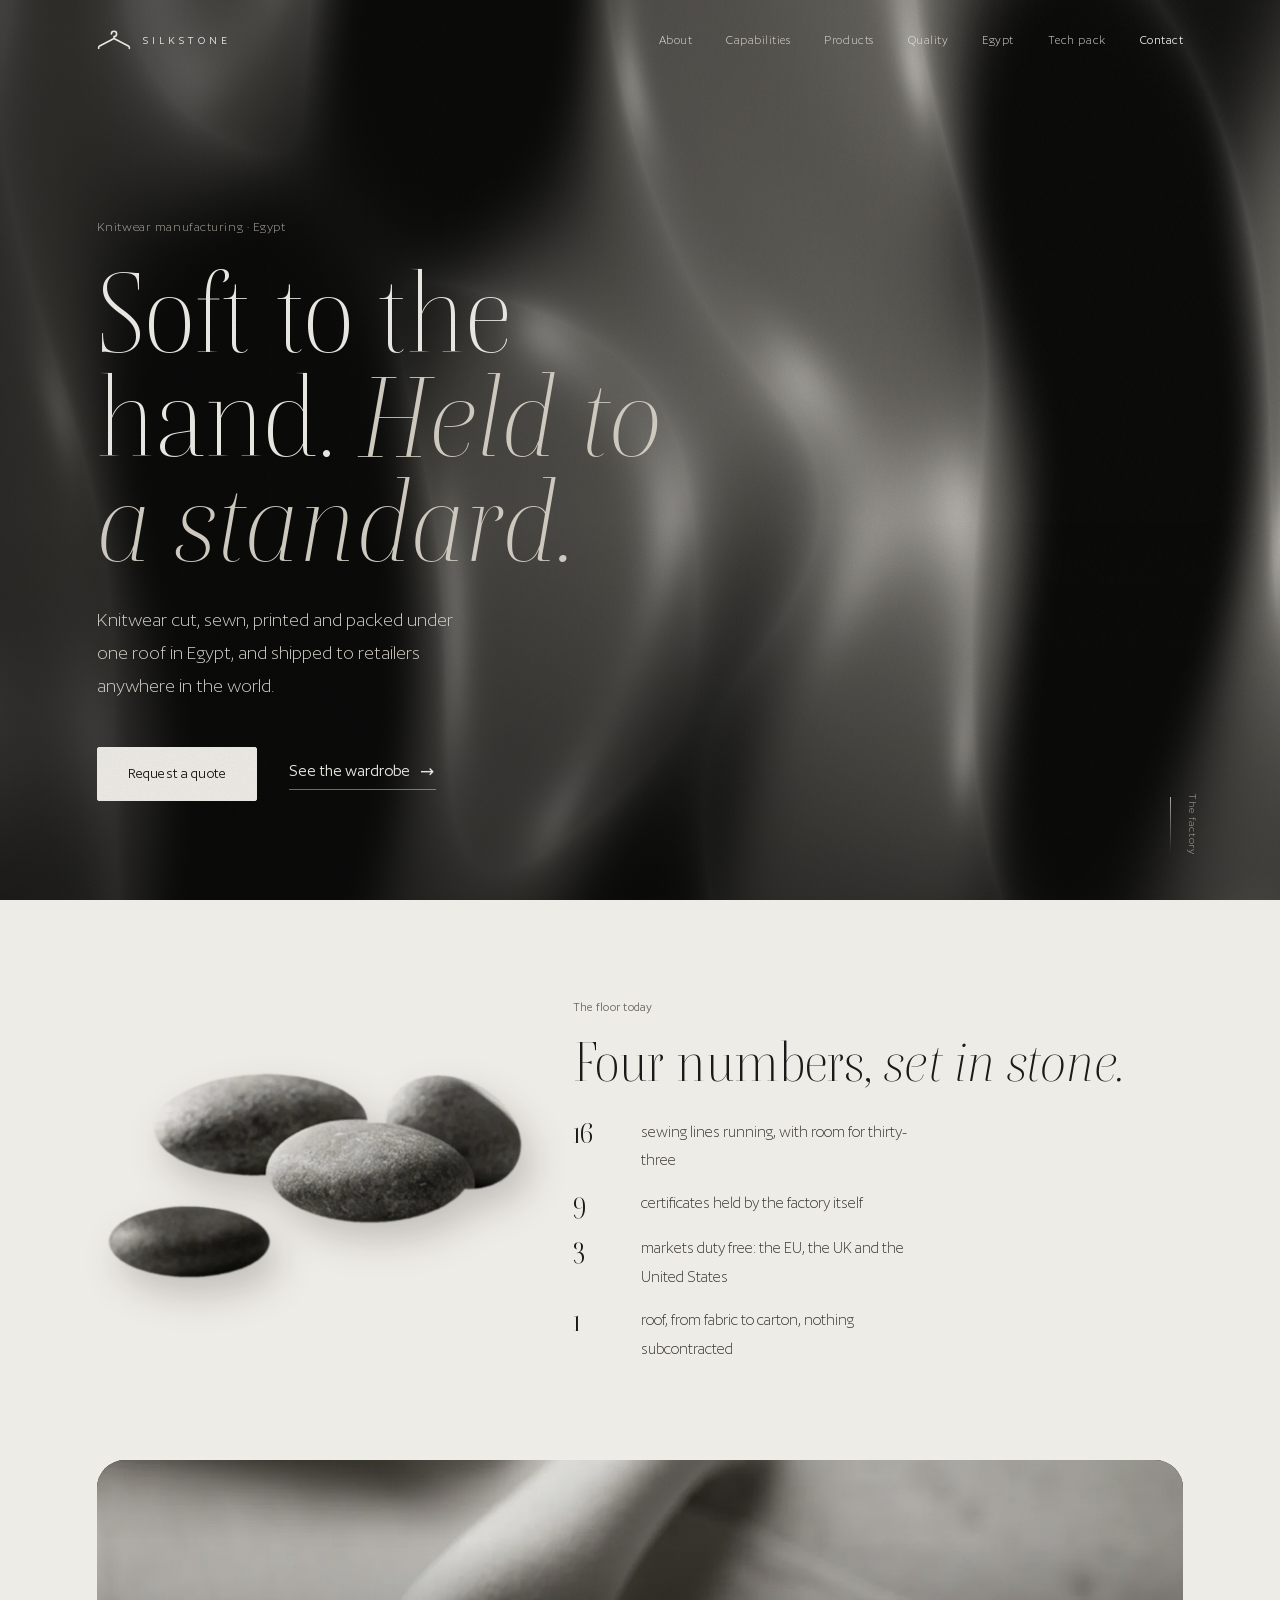
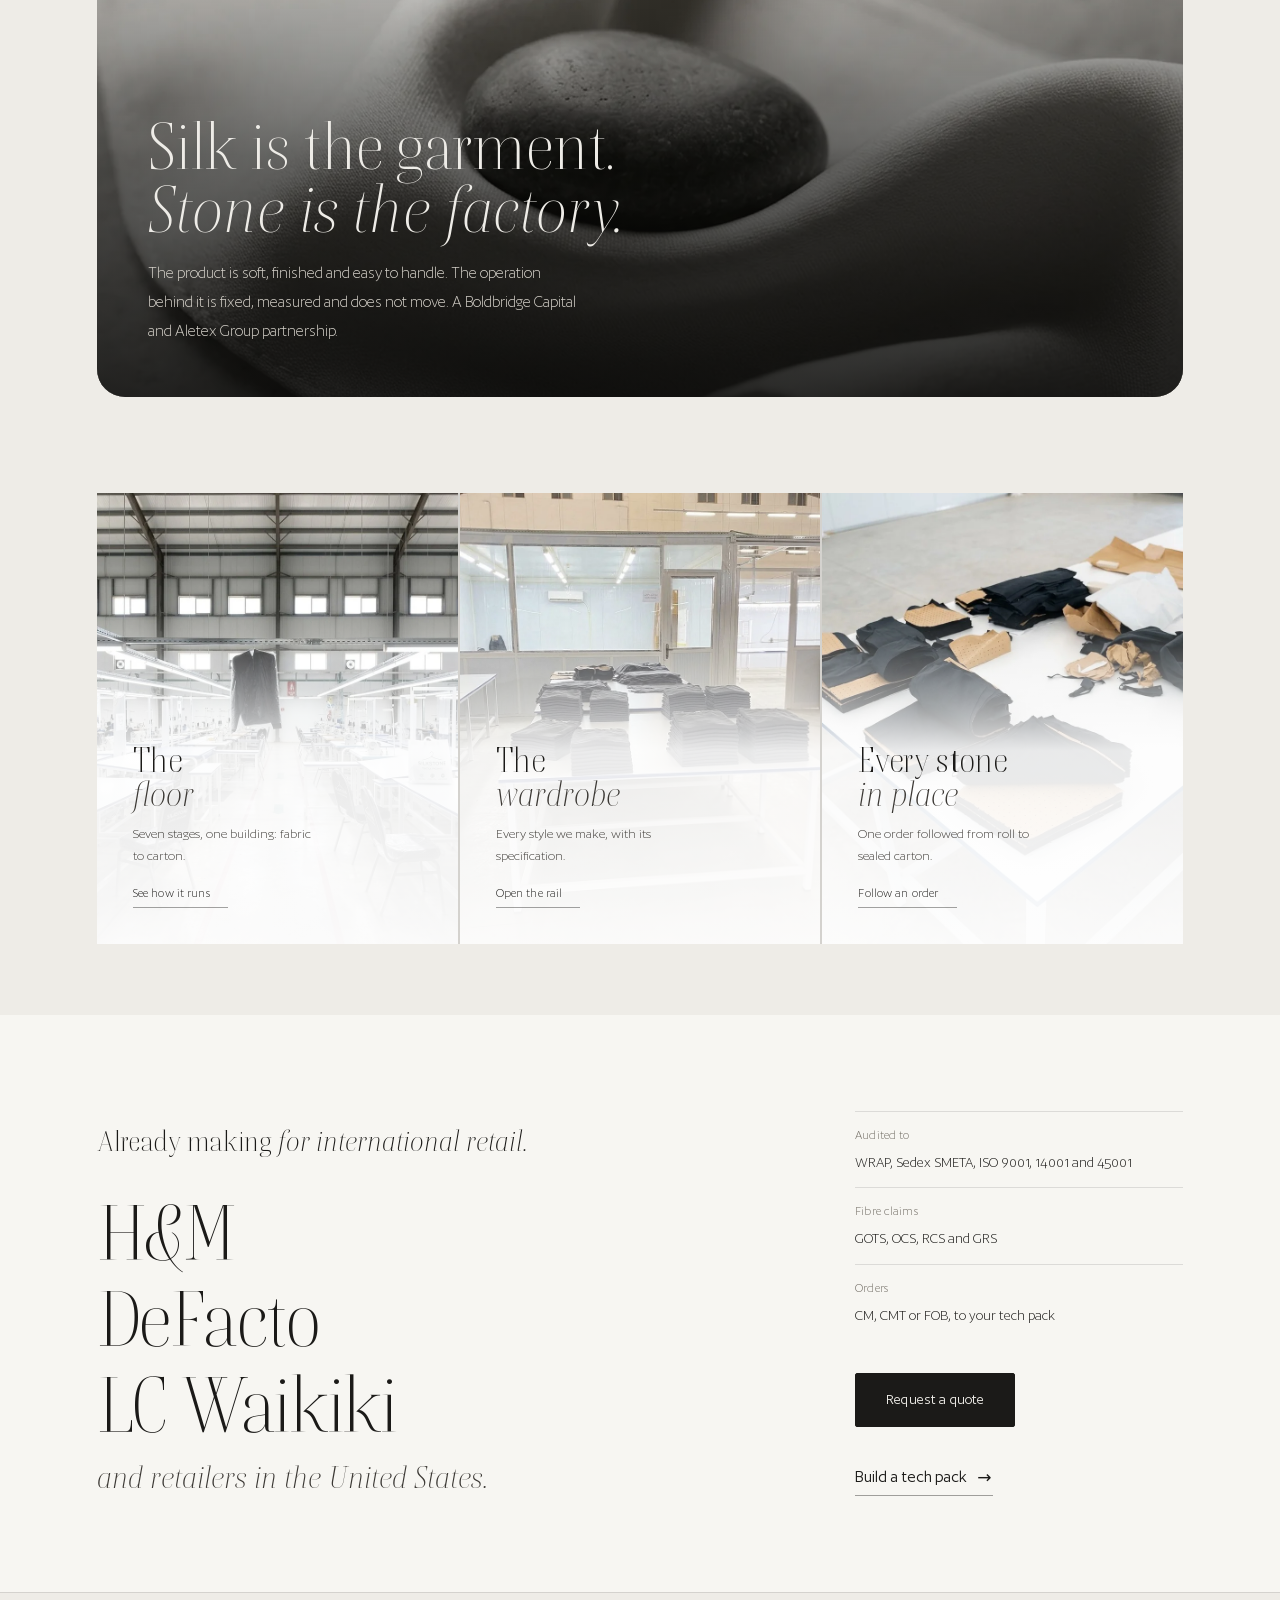
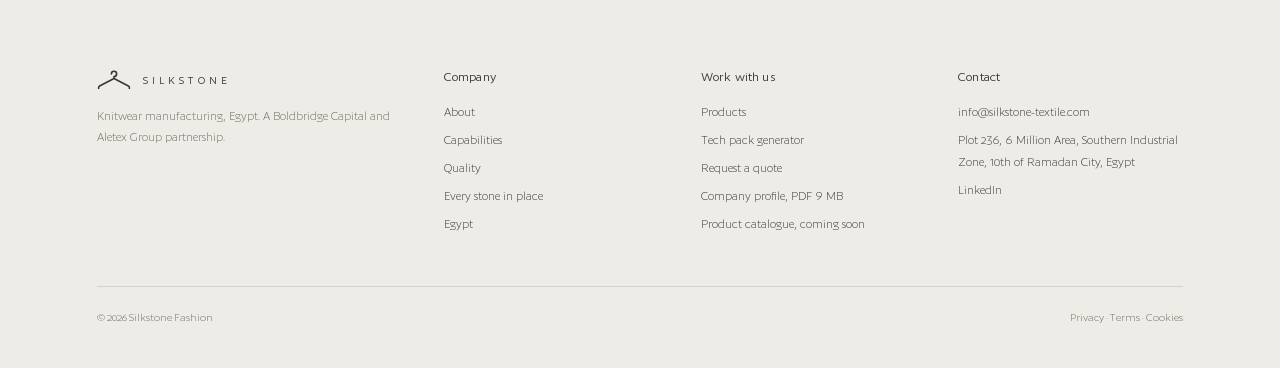
==== commit 4339bf0d: "Four loose stones, stone-on-silk band, faint silk behind every page, new cotton and tech pack pictur" ====
--- a/index.html
+++ b/index.html
@@ -20,7 +20,7 @@
 <link rel="apple-touch-icon" href="assets/logos/apple-touch-icon.png">
 <link rel="preload" href="assets/fonts/boska-300.woff2" as="font" type="font/woff2" crossorigin>
 <link rel="preload" href="assets/fonts/author-300.woff2" as="font" type="font/woff2" crossorigin>
-<link rel="stylesheet" href="assets/styles.css?v=34">
+<link rel="stylesheet" href="assets/styles.css?v=36">
 <script type="application/ld+json">
 {"@context":"https://schema.org","@type":"Organization","@id":"https://silkstone-textile.com/#org","name":"Silkstone Fashion","alternateName":"Silkstone Textile","url":"https://silkstone-textile.com/","logo":"https://silkstone-textile.com/assets/logos/silkstone.svg","email":"info@silkstone-textile.com","description":"Knitwear garment manufacturer in Egypt. T-shirts, sweatshirts, hoodies and jersey basics for international retailers. WRAP, Sedex, ISO 9001, ISO 14001, ISO 45001, GOTS, OCS, RCS and GRS certified.","address":{"@type":"PostalAddress","streetAddress":"Plot No. 236, 6 Million Area, Southern Industrial Zone","addressLocality":"10th of Ramadan City","addressCountry":"EG"},"sameAs":["https://www.linkedin.com/company/silkstone-fashion/"],"knowsAbout":["knitwear manufacturing","garment manufacturing","cut and sew","T-shirts","sweatshirts","hoodies","Egypt apparel export"]}
 </script>
@@ -48,7 +48,7 @@
 </section>
 
 <section class="lw-stones" id="floor"><div class="wrap">
-  <canvas id="stones" role="img" aria-label="Four stones, each carrying one figure: 16, 9, 3 and 1"></canvas>
+  <figure class="stone-set" aria-label="Four smooth stones"><img src="assets/img/stones-1335.webp" srcset="assets/img/stones-loose-800.webp 800w, assets/img/stones-1335.webp 1335w" sizes="(max-width:900px) 90vw, 40vw" alt="Four smooth stones" width="1335" height="665" loading="lazy"></figure>
   <div>
     <p class="label">The floor today</p>
     <h2>Four numbers, <em>set in stone.</em></h2>
@@ -62,7 +62,7 @@
 </div></section>
 
 <section class="silkband-wrap" style="padding-top:0"><div class="wrap">
-  <div class="silkband"><img src="assets/img/photo-floor-wide-1400.webp" srcset="assets/img/photo-floor-wide-800.webp 800w, assets/img/photo-floor-wide-1400.webp 1400w" sizes="100vw" alt="The Silkstone sewing floor" width="1400" height="788" loading="lazy">
+  <div class="silkband"><img src="assets/img/silk-stone-band-1400.webp" srcset="assets/img/silk-stone-band-800.webp 800w, assets/img/silk-stone-band-1400.webp 1400w" sizes="100vw" alt="A smooth stone resting on a fold of silk" width="1400" height="788" loading="lazy">
     <div class="t"><h2>Silk is the garment. <em>Stone is the factory.</em></h2><p>The product is soft, finished and easy to handle. The operation behind it is fixed, measured and does not move. A Boldbridge Capital and Aletex Group partnership.</p></div>
   </div>
 </div></section>
@@ -108,7 +108,7 @@
   <div class="bottom"><span>© 2026 Silkstone Fashion</span><span><a href="legal.html#privacy">Privacy</a> · <a href="legal.html#terms">Terms</a> · <a href="legal.html#cookies">Cookies</a></span></div>
 </div></footer>
 
-<script src="assets/site.js?v=32"></script>
+<script src="assets/site.js?v=34"></script>
 <script src="assets/kit.js?v=30"></script>
 <script src="assets/home.js?v=32"></script>
 </body>
--- a/assets/styles.css
+++ b/assets/styles.css
@@ -291,10 +291,10 @@
   .motion .rv:is(.slab,.frame,.stamps,.clocks,.order-head,.dept,.contact-facts,.routemap,.rail-wall,.close-side,.partner){opacity:0;transform:translateY(18px);transition:opacity var(--t-slow) var(--ease),transform var(--t-slow) var(--ease)}
   .motion .rv.in{opacity:1;transform:none}
   /* photographs are drawn back like fabric */
-  .motion .rv .fig img,.motion .rv.fig img,.motion .doors.rv .door img{clip-path:inset(0 0 100% 0);transition:clip-path 1.2s var(--ease),transform 1.6s var(--ease),filter var(--t-slow) var(--ease)}
-  .motion .rv.in .fig img,.motion .rv.fig.in img,.motion .doors.rv.in .door img{clip-path:inset(0)}
-  .motion .doors.rv .door:nth-child(2) img{transition-delay:.12s,0s,0s}
-  .motion .doors.rv .door:nth-child(3) img{transition-delay:.24s,0s,0s}
+  .motion .rv .fig img,.motion .rv.fig img,.motion .doors.rv .door img{opacity:0;transition:opacity .45s var(--ease),transform 1.6s var(--ease),filter var(--t-slow) var(--ease)}
+  .motion .rv.in .fig img,.motion .rv.fig.in img,.motion .doors.rv.in .door img{opacity:1}
+  .motion .doors.rv .door:nth-child(2) img{transition-delay:.06s,0s,0s}
+  .motion .doors.rv .door:nth-child(3) img{transition-delay:.12s,0s,0s}
 }
 @media (prefers-reduced-motion:reduce){
   *{animation:none!important;transition:none!important}
@@ -1056,3 +1056,18 @@
 .consent button[data-v="no"]{background:transparent;color:inherit}
 .consent button:focus-visible{outline:2px solid var(--black,#1B1A18);outline-offset:2px}
 button.link{background:none;border:0;border-bottom:1px solid var(--line-strong);border-radius:0;padding:0 0 3px;font:inherit;color:inherit;cursor:pointer}
+/* Four numbers set in stone: four real stones, loose on the page, no frame */
+.stone-set{margin:0;padding:4% 2% 6%}
+.stone-set img{width:100%;height:auto;display:block;filter:drop-shadow(10px 18px 18px rgba(40,36,30,.22))}
+/* Ambient silk: fixed behind all content, very faint */
+.ambient-silk{position:fixed;inset:0;width:100%;height:100%;z-index:-1;pointer-events:none;opacity:0;transition:opacity 1.6s var(--ease)}
+.ambient-silk.on{opacity:.55}
+@media print{.ambient-silk{display:none}}
+/* Mood photographs that melt into the page instead of sitting in a box */
+.fig.soft-photo{border-radius:0;background:none;box-shadow:none;overflow:visible}
+.fig.soft-photo img{border-radius:0;-webkit-mask-image:linear-gradient(90deg,transparent,#000 18%,#000 82%,transparent),linear-gradient(180deg,transparent,#000 18%,#000 82%,transparent);-webkit-mask-composite:source-in;mask-image:linear-gradient(90deg,transparent,#000 18%,#000 82%,transparent),linear-gradient(180deg,transparent,#000 18%,#000 82%,transparent);mask-composite:intersect}
+.ph-split{display:grid;grid-template-columns:minmax(0,1fr) minmax(0,1fr);gap:clamp(24px,4vw,64px);align-items:center}
+.ph-art{margin:0}
+@media (max-width:900px){.ph-split{grid-template-columns:1fr}.ph-art{max-width:560px}}
+@media print{.ph-art{display:none}}
+
